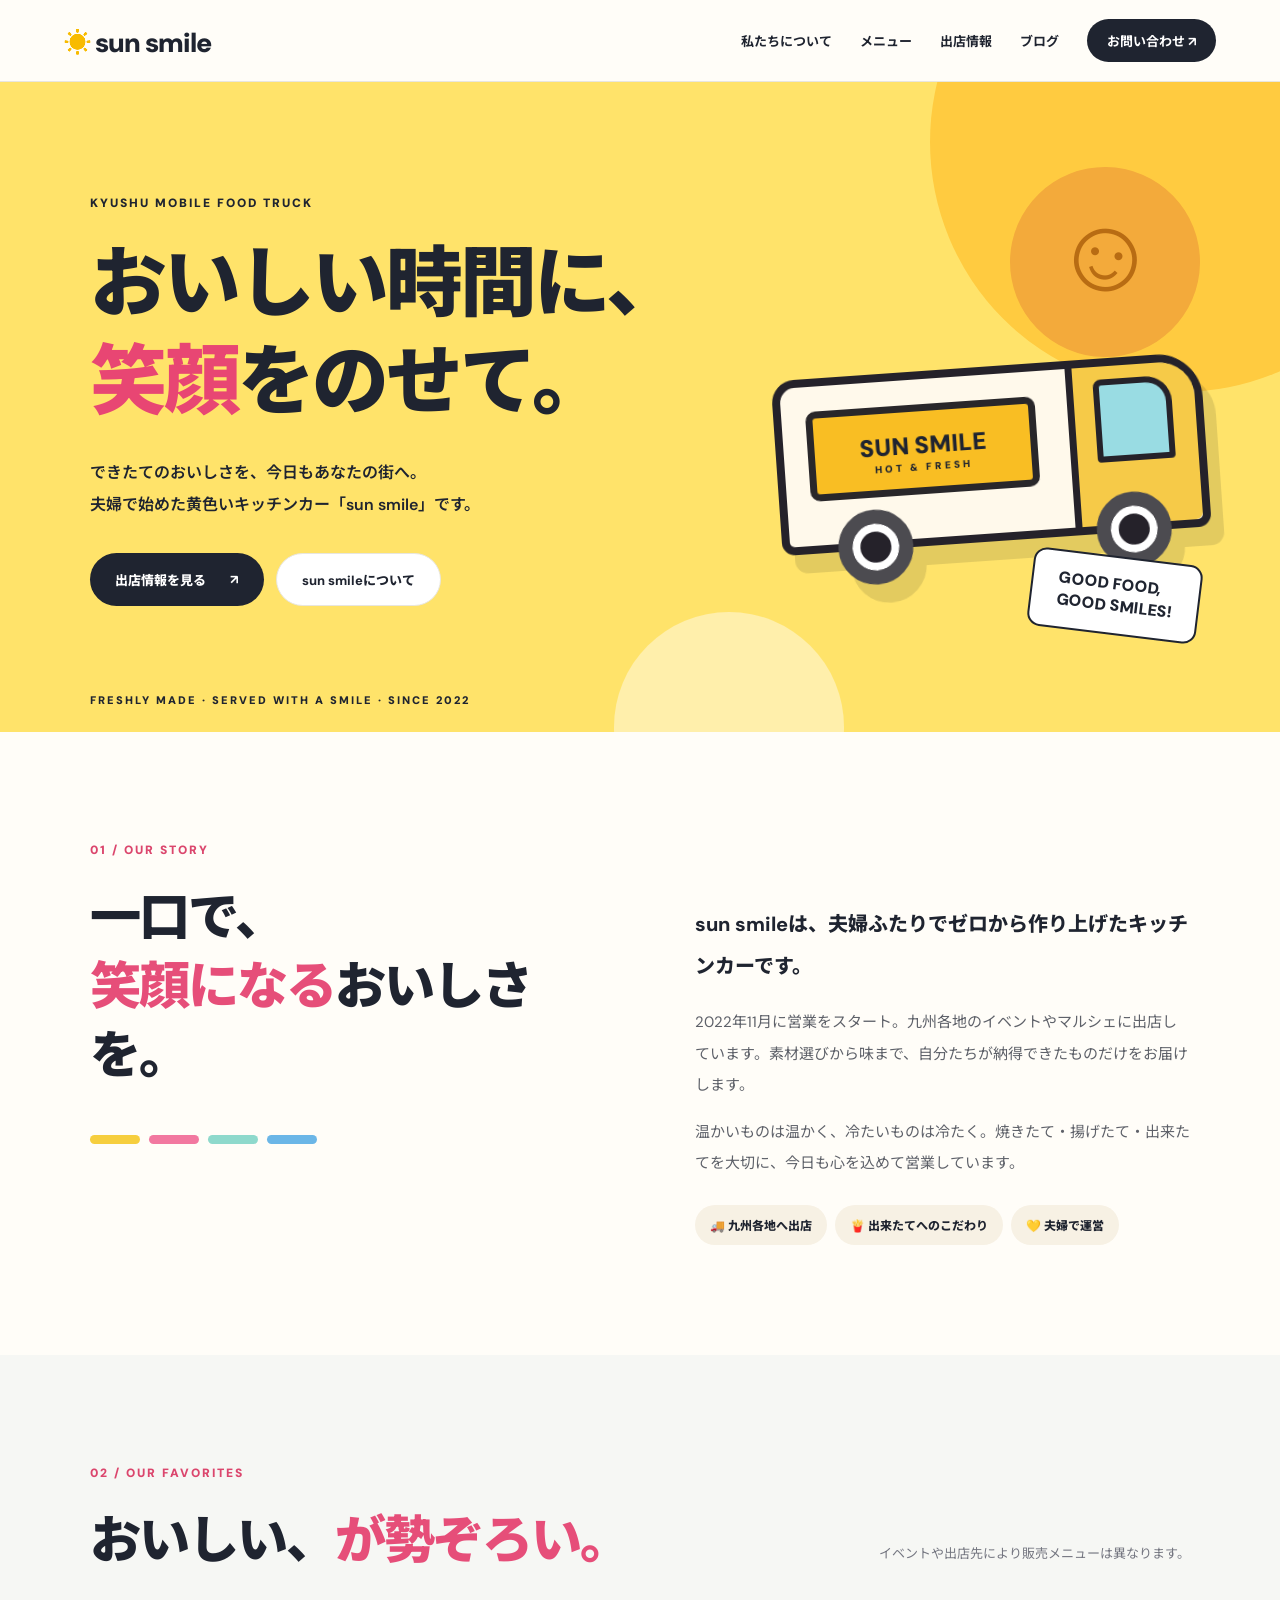
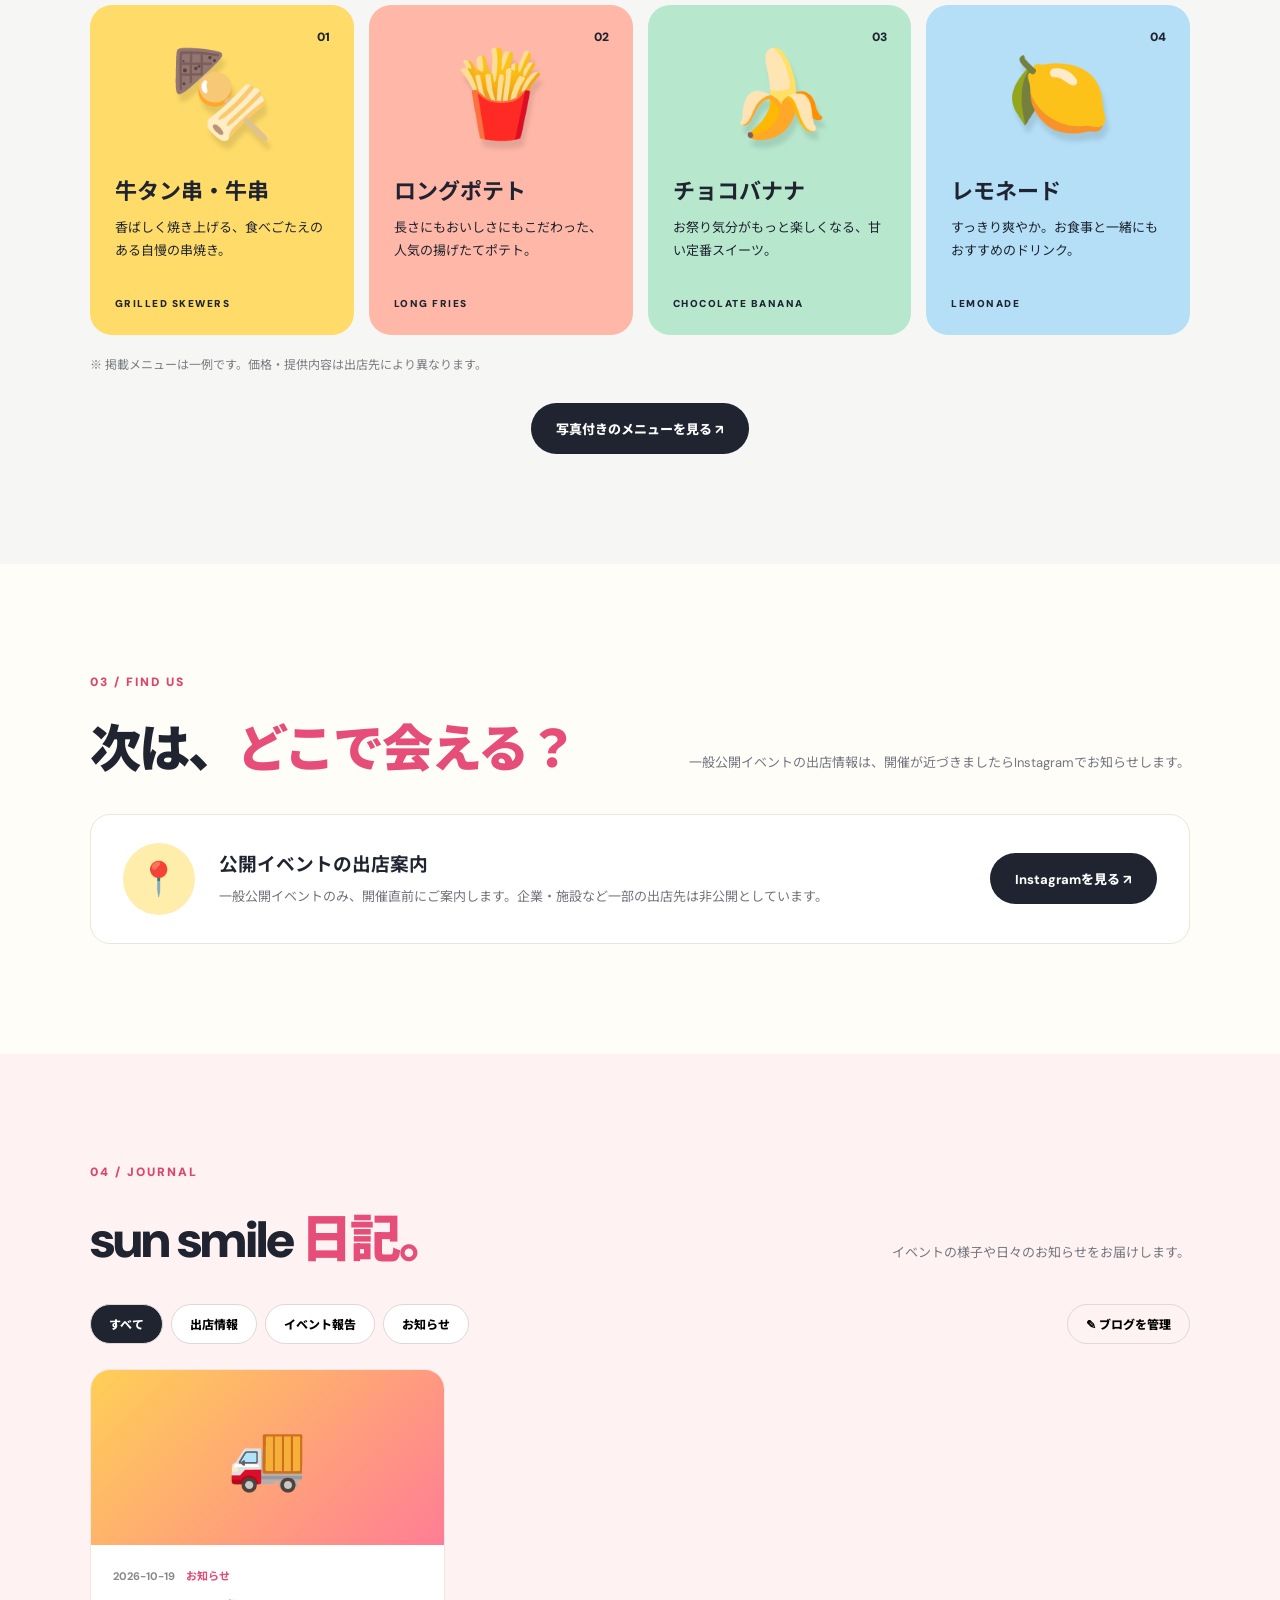
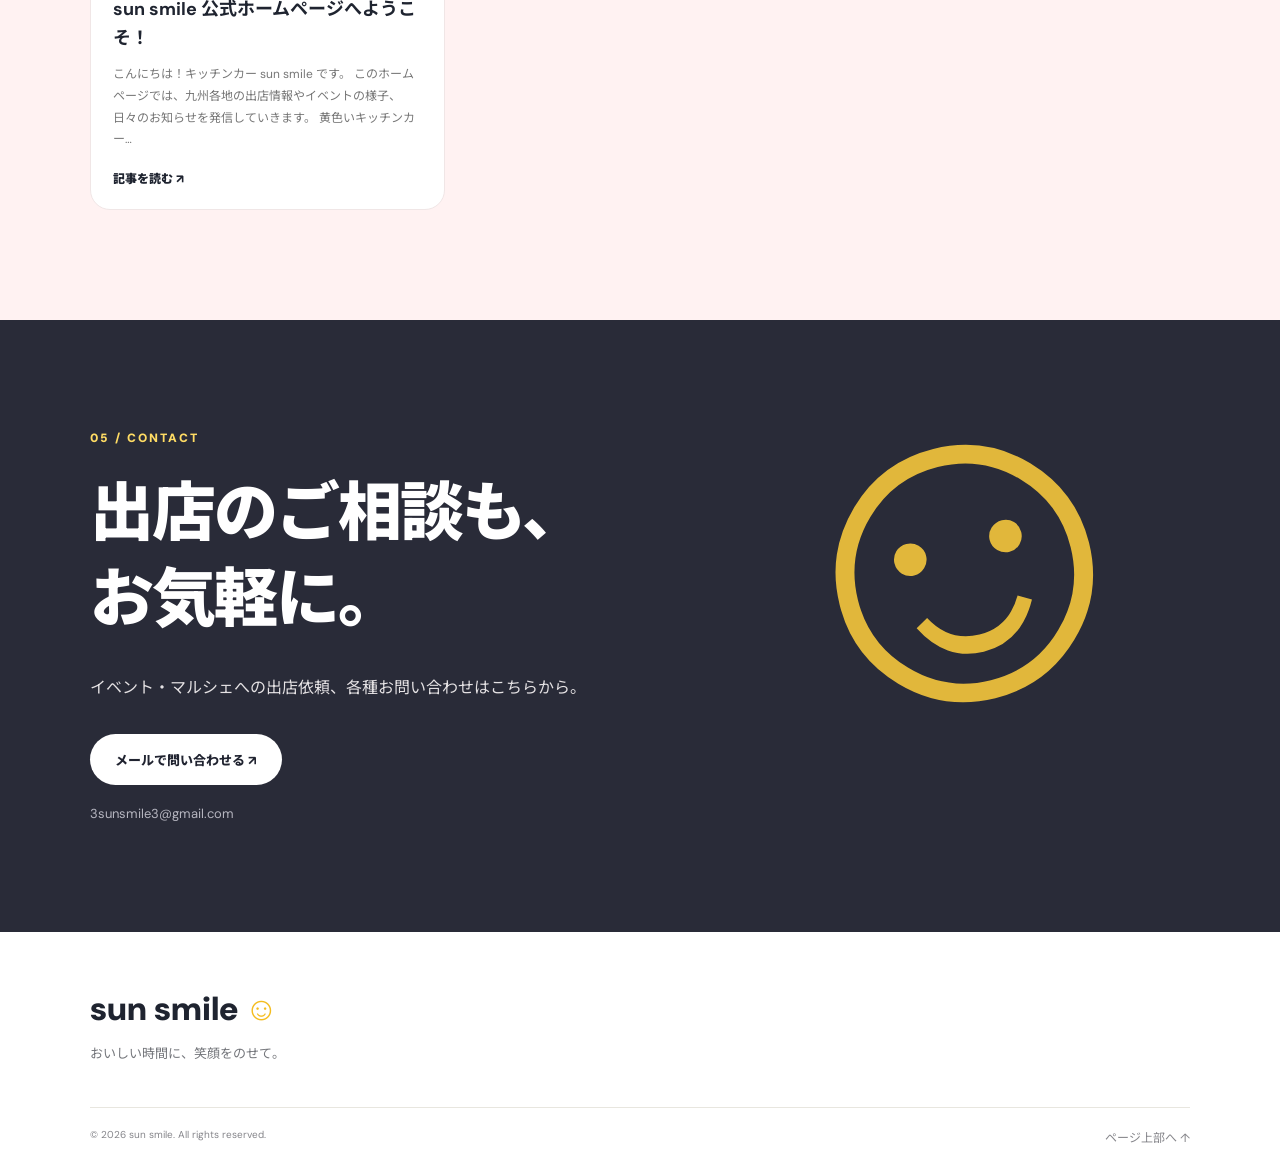
==== index.html @ 0f326fcc "Add files via upload" ====
<!doctype html><html lang="ja"><head><meta charset="UTF-8"><meta name="viewport" content="width=device-width, initial-scale=1"><meta name="description" content="九州各地・山口県・広島県にも対応するキッチンカー sun smile（サンスマイル）。メニュー・活動紹介・企業イベントへの出店依頼をご案内します。"><title>sun smile | キッチンカー公式サイト</title><link rel="stylesheet" href="style.css"></head><body>
<header class="header"><a href="#home" class="brand"><span class="brand-sun">☀</span> sun smile</a><button id="menuBtn" class="menu-toggle" aria-label="メニューを開く">☰</button><nav id="nav"><a href="#about">私たちについて</a><a href="menu.html">メニュー</a><a href="#schedule">出店情報</a><a href="#blog">ブログ</a><a href="#contact" class="nav-cta">お問い合わせ ↗</a></nav></header>
<main><section class="hero" id="home"><div class="hero-glow glow1"></div><div class="hero-glow glow2"></div><div class="hero-inner"><div class="eyebrow">KYUSHU MOBILE FOOD TRUCK</div><h1>おいしい時間に、<br><em>笑顔</em>をのせて。</h1><p>できたてのおいしさを、今日もあなたの街へ。<br>夫婦で始めた黄色いキッチンカー「sun smile」です。</p><div class="hero-actions"><a class="btn primary" href="#schedule">出店情報を見る <span>↗</span></a><a class="btn secondary" href="#about">sun smileについて</a></div></div><div class="hero-art" aria-hidden="true"><div class="sun-disc">☺</div><div class="truck"><div class="truck-roof"></div><div class="truck-body"><div class="truck-window">SUN SMILE <small>HOT & FRESH</small></div><div class="truck-cabin"><div class="windshield"></div></div></div><div class="wheel one"></div><div class="wheel two"></div></div><div class="art-label">GOOD FOOD,<br>GOOD SMILES!</div></div><div class="hero-footer">FRESHLY MADE · SERVED WITH A SMILE · SINCE 2022</div></section>
<section class="intro section" id="about"><div class="section-tag">01 / OUR STORY</div><div class="intro-grid"><div><h2>一口で、<br><span class="accent">笑顔になる</span>おいしさを。</h2><div class="color-bars"><i></i><i></i><i></i><i></i></div></div><div><p class="lead">sun smileは、夫婦ふたりでゼロから作り上げたキッチンカーです。</p><p>2022年11月に営業をスタート。九州各地のイベントやマルシェに出店しています。素材選びから味まで、自分たちが納得できたものだけをお届けします。</p><p>温かいものは温かく、冷たいものは冷たく。焼きたて・揚げたて・出来たてを大切に、今日も心を込めて営業しています。</p><div class="pill-row"><span>🚚 九州各地へ出店</span><span>🍟 出来たてへのこだわり</span><span>💛 夫婦で運営</span></div></div></div></section>
<section class="menu-section section" id="menu"><div class="section-heading"><div><div class="section-tag">02 / OUR FAVORITES</div><h2>おいしい、<span class="accent">が勢ぞろい。</span></h2></div><p>イベントや出店先により販売メニューは異なります。</p></div><div class="menu-grid"><article class="food-card yellow"><div class="food-icon">🍢</div><span class="food-num">01</span><h3>牛タン串・牛串</h3><p>香ばしく焼き上げる、食べごたえのある自慢の串焼き。</p><span class="food-en">GRILLED SKEWERS</span></article><article class="food-card coral"><div class="food-icon">🍟</div><span class="food-num">02</span><h3>ロングポテト</h3><p>長さにもおいしさにもこだわった、人気の揚げたてポテト。</p><span class="food-en">LONG FRIES</span></article><article class="food-card mint"><div class="food-icon">🍌</div><span class="food-num">03</span><h3>チョコバナナ</h3><p>お祭り気分がもっと楽しくなる、甘い定番スイーツ。</p><span class="food-en">CHOCOLATE BANANA</span></article><article class="food-card blue"><div class="food-icon">🍋</div><span class="food-num">04</span><h3>レモネード</h3><p>すっきり爽やか。お食事と一緒にもおすすめのドリンク。</p><span class="food-en">LEMONADE</span></article></div><p class="note">※ 掲載メニューは一例です。価格・提供内容は出店先により異なります。</p><p class="menu-page-cta"><a href="menu.html" class="btn dark">写真付きのメニューを見る ↗</a></p></section>
<section class="schedule-section section" id="schedule"><div class="section-tag">03 / FIND US</div><div class="section-heading"><h2>次は、<span class="accent">どこで会える？</span></h2><p>一般公開イベントの出店情報は、開催が近づきましたらInstagramでお知らせします。</p></div><div class="schedule-card"><div class="schedule-symbol">📍</div><div><h3>公開イベントの出店案内</h3><p>一般公開イベントのみ、開催直前にご案内します。企業・施設など一部の出店先は非公開としています。</p></div><a href="https://www.instagram.com/sunsmile321/" class="btn dark" target="_blank" rel="noopener noreferrer">Instagramを見る ↗</a></div></section>
<section class="blog-section section" id="blog"><div class="section-tag">04 / JOURNAL</div><div class="section-heading"><h2>sun smile <span class="accent">日記。</span></h2><p>イベントの様子や日々のお知らせをお届けします。</p></div><div class="blog-controls"><div class="filters" id="filters"><button class="active" data-filter="すべて">すべて</button><button data-filter="出店情報">出店情報</button><button data-filter="イベント報告">イベント報告</button><button data-filter="お知らせ">お知らせ</button></div><button id="adminOpen" class="manage-btn">✎ ブログを管理</button></div><div id="postList" class="post-grid"></div><p id="emptyState" class="empty" hidden>このカテゴリーにはまだ記事がありません。</p></section>
<section class="contact-section section" id="contact"><div class="contact-content"><div class="section-tag">05 / CONTACT</div><h2>出店のご相談も、<br>お気軽に。</h2><p>イベント・マルシェへの出店依頼、各種お問い合わせはこちらから。</p><a class="btn white" href="mailto:3sunsmile3@gmail.com?subject=sun%20smile%E3%81%B8%E3%81%AE%E3%81%8A%E5%95%8F%E3%81%84%E5%90%88%E3%82%8F%E3%81%9B">メールで問い合わせる ↗</a><div class="contact-mail">3sunsmile3@gmail.com</div></div><div class="contact-deco">☺</div></section></main>
<footer><div class="footer-brand">sun smile <span>☺</span></div><p>おいしい時間に、笑顔をのせて。</p><div class="footer-bottom"><small>© <span id="year"></span> sun smile. All rights reserved.</small><a href="#home">ページ上部へ ↑</a></div></footer>
<dialog id="postDialog" class="post-dialog"><button class="close" id="postClose" aria-label="閉じる">×</button><div id="postDetail"></div></dialog>
<dialog id="adminDialog" class="admin-dialog"><button class="close" id="adminClose" aria-label="閉じる">×</button><div class="admin-header"><div class="section-tag">BLOG EDITOR</div><h2>ブログ管理</h2><p>この試作版では投稿は使用中のブラウザ内に保存されます。公開サイトで全員に表示するにはCMS連携が必要です。</p></div><form id="postForm"><input id="editId" type="hidden"><label>タイトル<input id="title" required maxlength="120" placeholder="例：今週末の出店のお知らせ"></label><div class="form-row"><label>日付<input id="date" type="date" required></label><label>カテゴリー<select id="category"><option>出店情報</option><option>イベント報告</option><option>お知らせ</option></select></label></div><label>記事本文<textarea id="content" required rows="8" placeholder="本文を入力してください"></textarea></label><label>画像URL（任意）<input id="imageUrl" type="url" placeholder="https://..."></label><div class="form-actions"><button type="submit" class="btn primary">記事を保存</button><button type="button" id="resetForm" class="btn secondary">新規記事</button></div></form><div class="admin-tools"><h3>記事一覧・バックアップ</h3><div id="adminList"></div><div class="form-actions"><button id="exportBtn" class="btn secondary">記事をJSONで書き出す</button><label class="btn secondary import-label">JSONを読み込む<input id="importFile" type="file" accept="application/json,.json" hidden></label></div></div></dialog>
<script src="script.js"></script></body></html>
---- style.css ----
@import url('https://fonts.googleapis.com/css2?family=DM+Sans:wght@400;500;600;700;800;900&family=Noto+Sans+JP:wght@400;500;600;700;800;900&display=swap');
:root{--ink:#1f2430;--yellow:#ffdb37;--pink:#ed4d78;--mint:#b9f2df;--bg:#fffdf8;--border:#e8e6df}*{box-sizing:border-box}html{scroll-behavior:smooth}body{margin:0;background:var(--bg);color:var(--ink);font-family:'DM Sans','Noto Sans JP',sans-serif}a{color:inherit;text-decoration:none}button,input,textarea,select{font:inherit}button{cursor:pointer}.header{height:82px;display:flex;align-items:center;justify-content:space-between;padding:0 max(5vw,24px);position:sticky;top:0;z-index:10;background:rgba(255,253,248,.94);backdrop-filter:blur(14px);border-bottom:1px solid var(--border)}.brand{font-weight:900;font-size:27px;letter-spacing:-1px}.brand-sun{color:#f8bb00}.header nav{display:flex;align-items:center;gap:28px;font-size:13px;font-weight:700}.header nav a:hover{color:var(--pink)}.nav-cta{background:var(--ink);color:white!important;padding:12px 20px;border-radius:30px}.menu-toggle{display:none;background:none;border:0;font-size:26px}.hero{position:relative;min-height:650px;background:#ffe36a;overflow:hidden;display:flex;align-items:center;padding:72px max(7vw,24px) 85px}.hero-inner{z-index:2;max-width:700px}.eyebrow,.section-tag{font-size:12px;font-weight:900;letter-spacing:2px}.eyebrow{margin-bottom:24px}.hero h1{font-size:clamp(46px,6vw,90px);line-height:1.28;letter-spacing:-3px;margin:0 0 26px;font-weight:900}.hero h1 em{color:#e84673;font-style:normal;position:relative}.hero p{font-size:16px;line-height:2;font-weight:600}.hero-actions{display:flex;gap:12px;flex-wrap:wrap;margin-top:32px}.btn{border:0;border-radius:40px;padding:16px 25px;font-weight:800;font-size:13px;display:inline-flex;gap:24px;align-items:center;justify-content:center;transition:transform .2s}.btn:hover{transform:translateY(-3px)}.primary,.dark{background:var(--ink);color:white}.secondary{background:white;color:var(--ink);border:1px solid var(--border)}.white{background:white;color:#202330}.hero-glow{position:absolute;border-radius:50%}.glow1{width:500px;height:500px;background:#ffcb40;right:-150px;top:-190px}.glow2{width:230px;height:230px;background:#ffefab;left:48%;bottom:-110px}.hero-art{position:absolute;right:5%;top:13%;width:41%;height:70%;min-width:420px}.sun-disc{position:absolute;right:3%;top:0;width:190px;height:190px;border-radius:50%;background:#f3aa3b;color:#b86c13;font-size:105px;text-align:center;line-height:175px;transform:rotate(12deg)}.truck{position:absolute;bottom:10%;right:0;width:440px;height:250px;transform:rotate(-4deg);filter:drop-shadow(12px 19px 0 rgba(41,39,24,.13))}.truck-body{position:absolute;bottom:35px;left:0;width:430px;height:175px;background:#fff9eb;border:8px solid #25222a;border-radius:23px 45px 13px 13px}.truck-window{position:absolute;left:24px;top:25px;width:230px;height:90px;border-radius:10px;background:#f9be23;border:7px solid #29272a;text-align:center;padding-top:18px;font-size:24px;font-weight:900}.truck-window small{display:block;font-size:10px;letter-spacing:3px}.truck-cabin{position:absolute;right:0;top:0;height:100%;width:128px;border-left:7px solid #25222a;background:#f6ca48;border-radius:0 35px 7px 0}.windshield{background:#99dce3;width:78px;height:83px;border:6px solid #25222a;border-radius:8px 26px 4px 4px;margin:13px 0 0 20px}.wheel{position:absolute;bottom:0;width:75px;height:75px;background:#25222a;border:14px solid #4c4b50;box-shadow:inset 0 0 0 8px white;border-radius:50%}.wheel.one{left:56px}.wheel.two{right:50px}.art-label{position:absolute;right:3%;bottom:-3%;background:white;border:2px solid var(--ink);padding:15px 25px;border-radius:13px;transform:rotate(7deg);font-weight:900;line-height:1.4}.hero-footer{position:absolute;bottom:25px;left:7%;font-size:11px;font-weight:900;letter-spacing:2px}.section{padding:110px max(7vw,24px)}.section-tag{color:#db466d;margin-bottom:25px}.intro-grid{display:grid;grid-template-columns:1fr 1fr;gap:10%}.section h2{font-size:clamp(35px,4vw,57px);letter-spacing:-2px;line-height:1.35;margin:0 0 28px;font-weight:900}.accent{color:#e64e79}.intro p{line-height:2.1;font-size:15px;color:#5e6169}.intro .lead{font-size:20px;font-weight:800;color:var(--ink)}.color-bars{display:flex;gap:9px;margin-top:45px}.color-bars i{display:block;width:50px;height:9px;border-radius:5px;background:#f6ce3e}.color-bars i:nth-child(2){background:#f278a0}.color-bars i:nth-child(3){background:#8ed9cc}.color-bars i:nth-child(4){background:#6bb6e7}.pill-row{display:flex;flex-wrap:wrap;gap:8px;margin-top:25px}.pill-row span{background:#f7f1e4;padding:11px 15px;border-radius:25px;font-size:12px;font-weight:800}.menu-section{background:#f6f7f4}.section-heading{display:flex;justify-content:space-between;align-items:end;gap:20px;margin-bottom:30px}.section-heading h2{margin:0}.section-heading>p{font-size:13px;color:#747680}.menu-grid{display:grid;grid-template-columns:repeat(4,1fr);gap:15px}.food-card{border-radius:22px;padding:25px;min-height:330px;position:relative;display:flex;flex-direction:column;overflow:hidden}.food-card.yellow{background:#ffdc69}.food-card.coral{background:#ffb8a8}.food-card.mint{background:#b7e8ce}.food-card.blue{background:#b4dff7}.food-icon{font-size:84px;line-height:1.3;text-align:center;margin:10px 0 24px;filter:drop-shadow(3px 8px 2px rgba(0,0,0,.1))}.food-num{position:absolute;top:24px;right:24px;font-size:12px;font-weight:900}.food-card h3{font-size:22px;margin:0 0 10px}.food-card p{font-size:13px;line-height:1.8;margin:0 0 20px}.food-en{font-size:10px;letter-spacing:1.5px;font-weight:900;margin-top:auto}.note{color:#7a7c81;font-size:12px;margin-top:20px}.schedule-section{background:#fffdf8}.schedule-card{display:flex;align-items:center;gap:24px;padding:28px 32px;border:1px solid var(--border);border-radius:20px;background:white}.schedule-symbol{width:72px;height:72px;border-radius:50%;display:grid;place-items:center;background:#ffedab;font-size:33px;flex-shrink:0}.schedule-card h3{margin:0 0 8px}.schedule-card p{font-size:13px;color:#72747c;line-height:1.8;margin:0}.schedule-card .btn{margin-left:auto;white-space:nowrap}.blog-section{background:#fff2f2}.blog-controls{display:flex;justify-content:space-between;align-items:center;gap:15px;margin-bottom:25px}.filters{display:flex;gap:8px;flex-wrap:wrap}.filters button,.manage-btn{border:1px solid #ded8d8;background:white;border-radius:25px;padding:10px 18px;font-size:12px;font-weight:800}.filters button.active{background:var(--ink);color:white}.manage-btn{background:transparent}.post-grid{display:grid;grid-template-columns:repeat(3,1fr);gap:18px}.post-card{background:white;border-radius:20px;overflow:hidden;border:1px solid #f0e6e6;cursor:pointer;transition:transform .2s}.post-card:hover{transform:translateY(-4px)}.post-cover{height:175px;background:linear-gradient(135deg,#ffcf56,#ff7d95);display:flex;align-items:center;justify-content:center;font-size:64px;overflow:hidden}.post-cover img{width:100%;height:100%;object-fit:cover}.post-card-body{padding:22px}.post-meta{font-size:11px;color:#888;font-weight:700}.post-meta span{color:#e34c78;margin-left:8px}.post-card h3{font-size:18px;line-height:1.6;margin:12px 0}.post-card p{font-size:12px;color:#777;line-height:1.8}.post-link{font-size:12px;font-weight:900;margin-top:18px}.empty{padding:40px;text-align:center}.contact-section{background:#292b38;color:white;display:flex;position:relative;overflow:hidden;min-height:460px}.contact-section .section-tag{color:#ffdc64}.contact-section h2{font-size:clamp(40px,5vw,70px)}.contact-section p{color:#e5e2e4;line-height:2;margin-bottom:30px}.contact-content{position:relative;z-index:1}.contact-mail{margin-top:20px;font-size:13px;color:#b5b5bf}.contact-deco{font-size:430px;position:absolute;right:8%;top:-50px;color:#f6c73c;opacity:.9;transform:rotate(-14deg)}footer{background:#fff;padding:55px max(7vw,24px) 25px}.footer-brand{font-size:33px;font-weight:900}.footer-brand span{color:#f4bd20}footer>p{font-size:13px;color:#74767b}.footer-bottom{display:flex;justify-content:space-between;margin-top:45px;padding-top:20px;border-top:1px solid var(--border);font-size:12px;color:#85858a}dialog{border:0;border-radius:24px;padding:36px;max-width:min(92vw,760px);width:100%;box-shadow:0 30px 90px #0004;max-height:88vh;overflow:auto}dialog::backdrop{background:#1c1c25aa}.close{float:right;border:0;background:#f1f1f1;width:35px;height:35px;border-radius:50%;font-size:22px}.post-dialog h2,.admin-dialog h2{font-size:30px}.post-dialog .post-image{max-height:320px;width:100%;object-fit:cover;border-radius:12px}.post-body{line-height:2.1;white-space:pre-wrap;overflow-wrap:anywhere}.admin-header p{font-size:12px;line-height:1.8;color:#74747b}.admin-dialog form{display:grid;gap:16px}.admin-dialog label{display:grid;gap:6px;font-size:12px;font-weight:800}.admin-dialog input,.admin-dialog textarea,.admin-dialog select{border:1px solid #d6d6dc;padding:12px;border-radius:9px;width:100%;background:white}.form-row{display:grid;grid-template-columns:1fr 1fr;gap:12px}.form-actions{display:flex;gap:9px;flex-wrap:wrap;margin-top:6px}.admin-tools{margin-top:30px;border-top:1px solid #eee;padding-top:15px}.admin-row{display:flex;align-items:center;justify-content:space-between;border-bottom:1px solid #eee;padding:12px 0;gap:10px;font-size:13px}.admin-row button{padding:7px 10px;background:#f3f3f3;border:0;border-radius:7px;margin-left:4px}.import-label{cursor:pointer}.admin-dialog .btn{padding:12px 18px}.post-dialog .post-meta{margin-bottom:10px}
@media(max-width:1050px){.hero-art{opacity:.45;right:-12%}.menu-grid{grid-template-columns:repeat(2,1fr)}.post-grid{grid-template-columns:repeat(2,1fr)}}@media(max-width:700px){.header{height:68px}.menu-toggle{display:block}.header nav{display:none;position:absolute;top:68px;left:0;right:0;background:#fffdf8;padding:20px;box-shadow:0 12px 18px #0001;flex-direction:column;align-items:stretch}.header nav.open{display:flex}.hero{min-height:640px;align-items:flex-start;padding-top:70px}.hero h1{font-size:45px;letter-spacing:-2px}.hero p{font-size:13px}.hero-art{transform:scale(.7);transform-origin:bottom right;right:-15%;top:auto;bottom:25px;opacity:.55}.hero-footer{font-size:9px}.section{padding:72px 22px}.intro-grid{grid-template-columns:1fr;gap:20px}.section-heading{display:block}.menu-grid{grid-template-columns:1fr 1fr;gap:9px}.food-card{padding:17px;min-height:300px}.food-icon{font-size:64px}.food-card h3{font-size:17px}.food-card p{font-size:11px}.schedule-card{display:block}.schedule-card .btn{margin-top:20px}.post-grid{grid-template-columns:1fr}.blog-controls{display:block}.manage-btn{margin-top:14px}.contact-deco{right:-90px;top:80px;font-size:260px;opacity:.23}.form-row{grid-template-columns:1fr}dialog{padding:24px}.footer-bottom{gap:15px}}

/* Homepage menu detail link */
.menu-page-cta { text-align:center; margin:30px 0 0; }
.menu-page-cta .btn { display:inline-flex; }
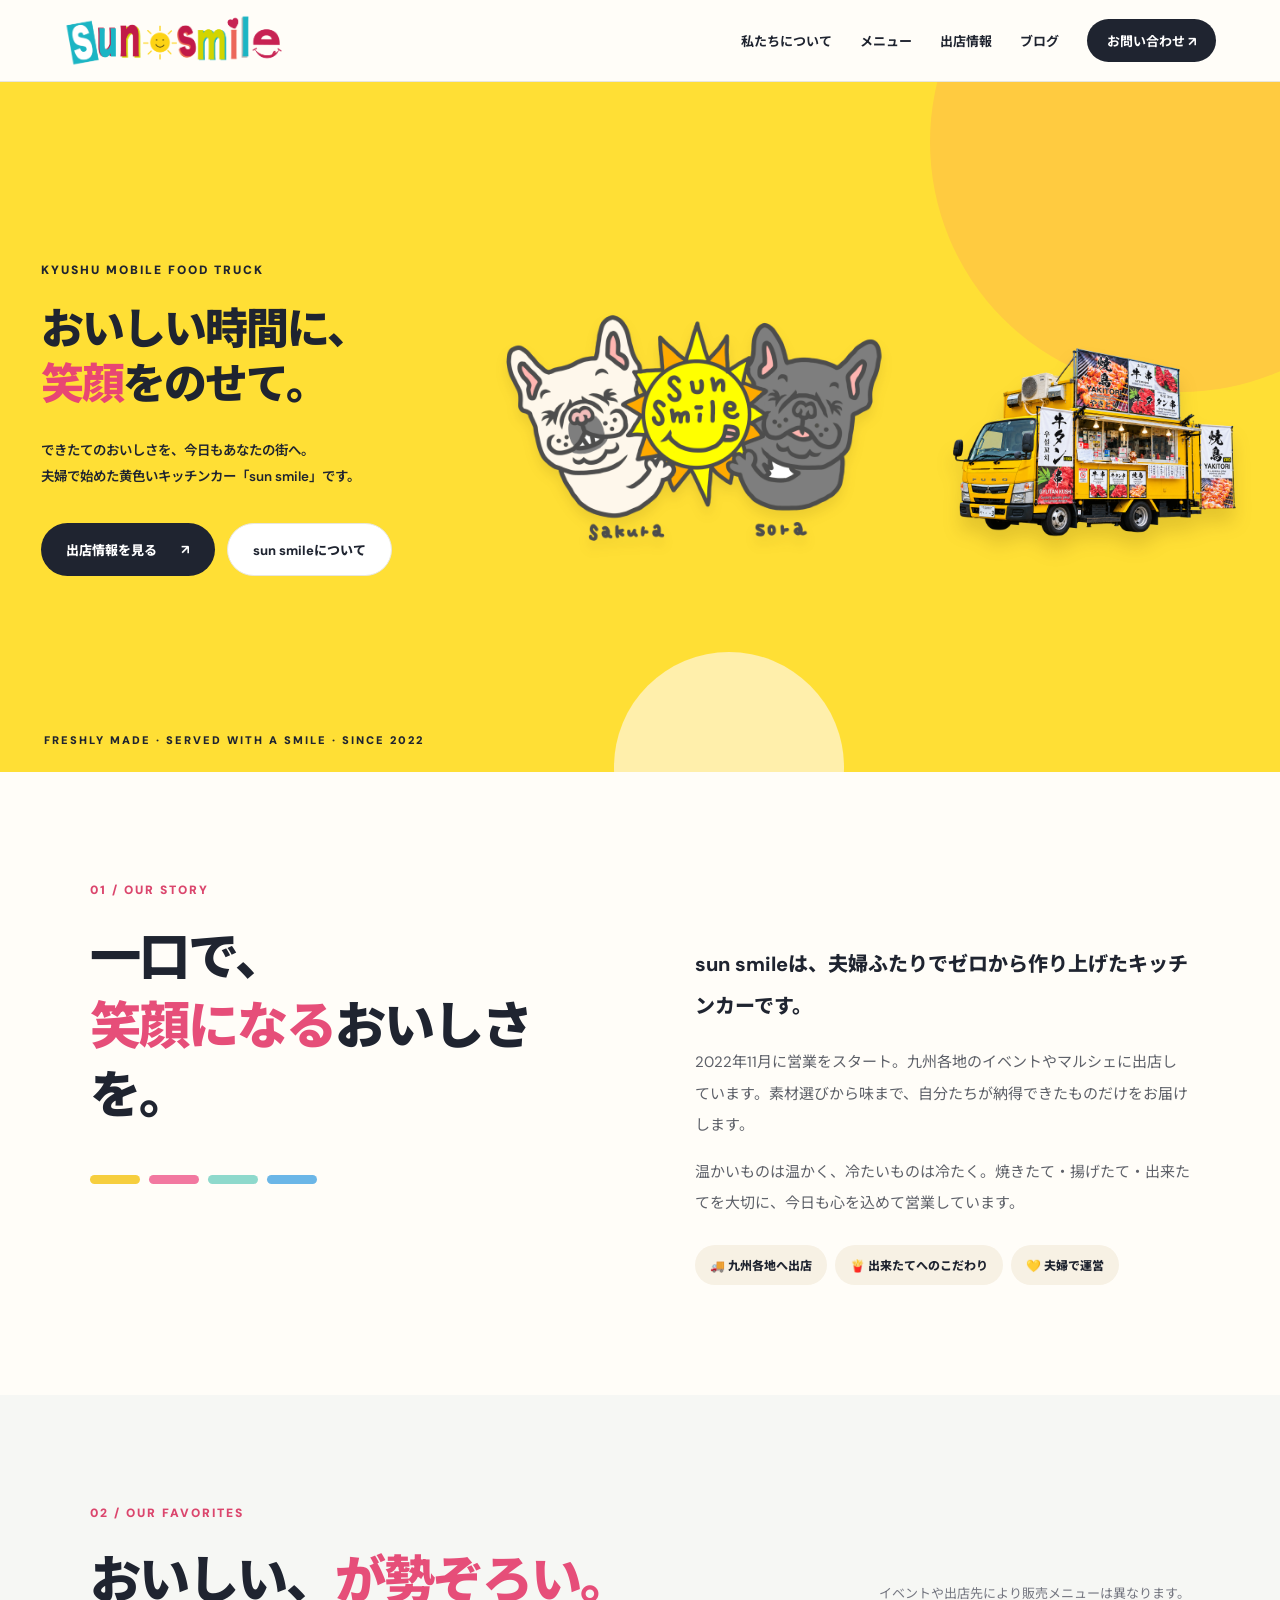
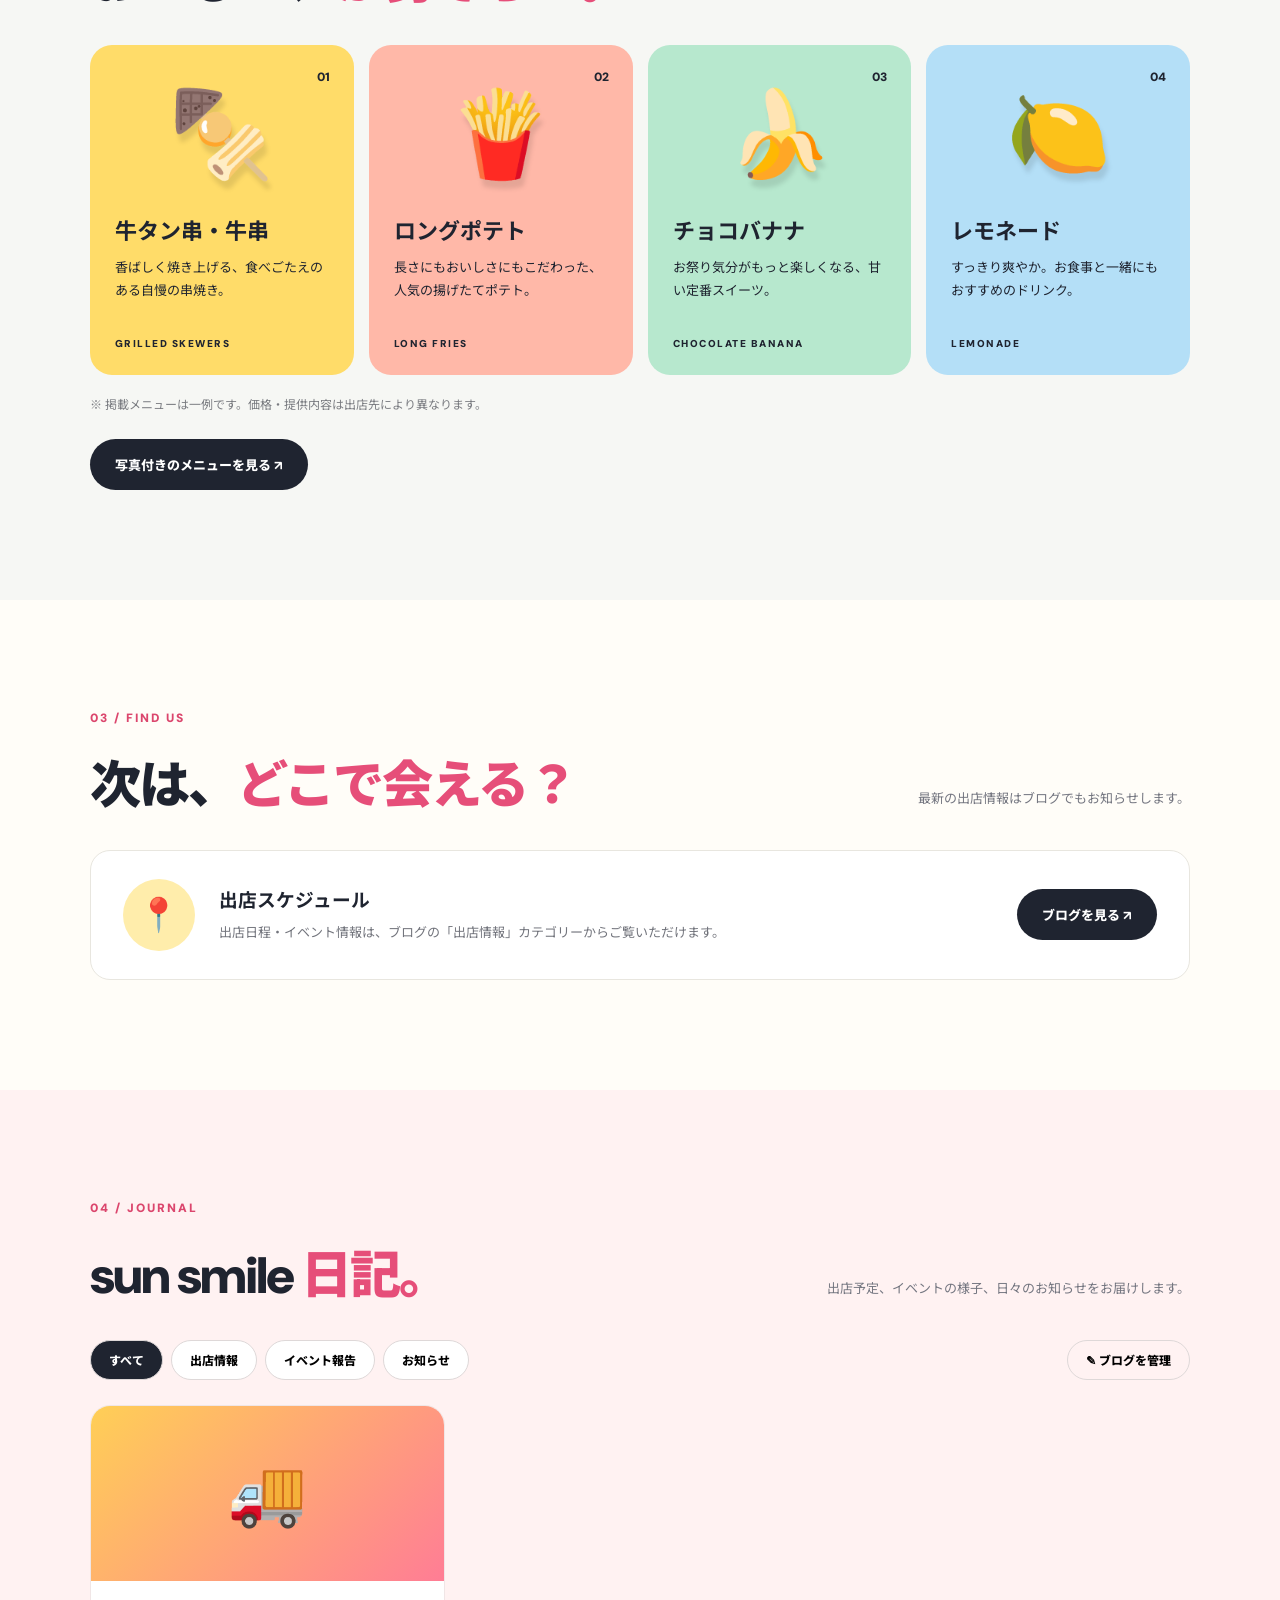
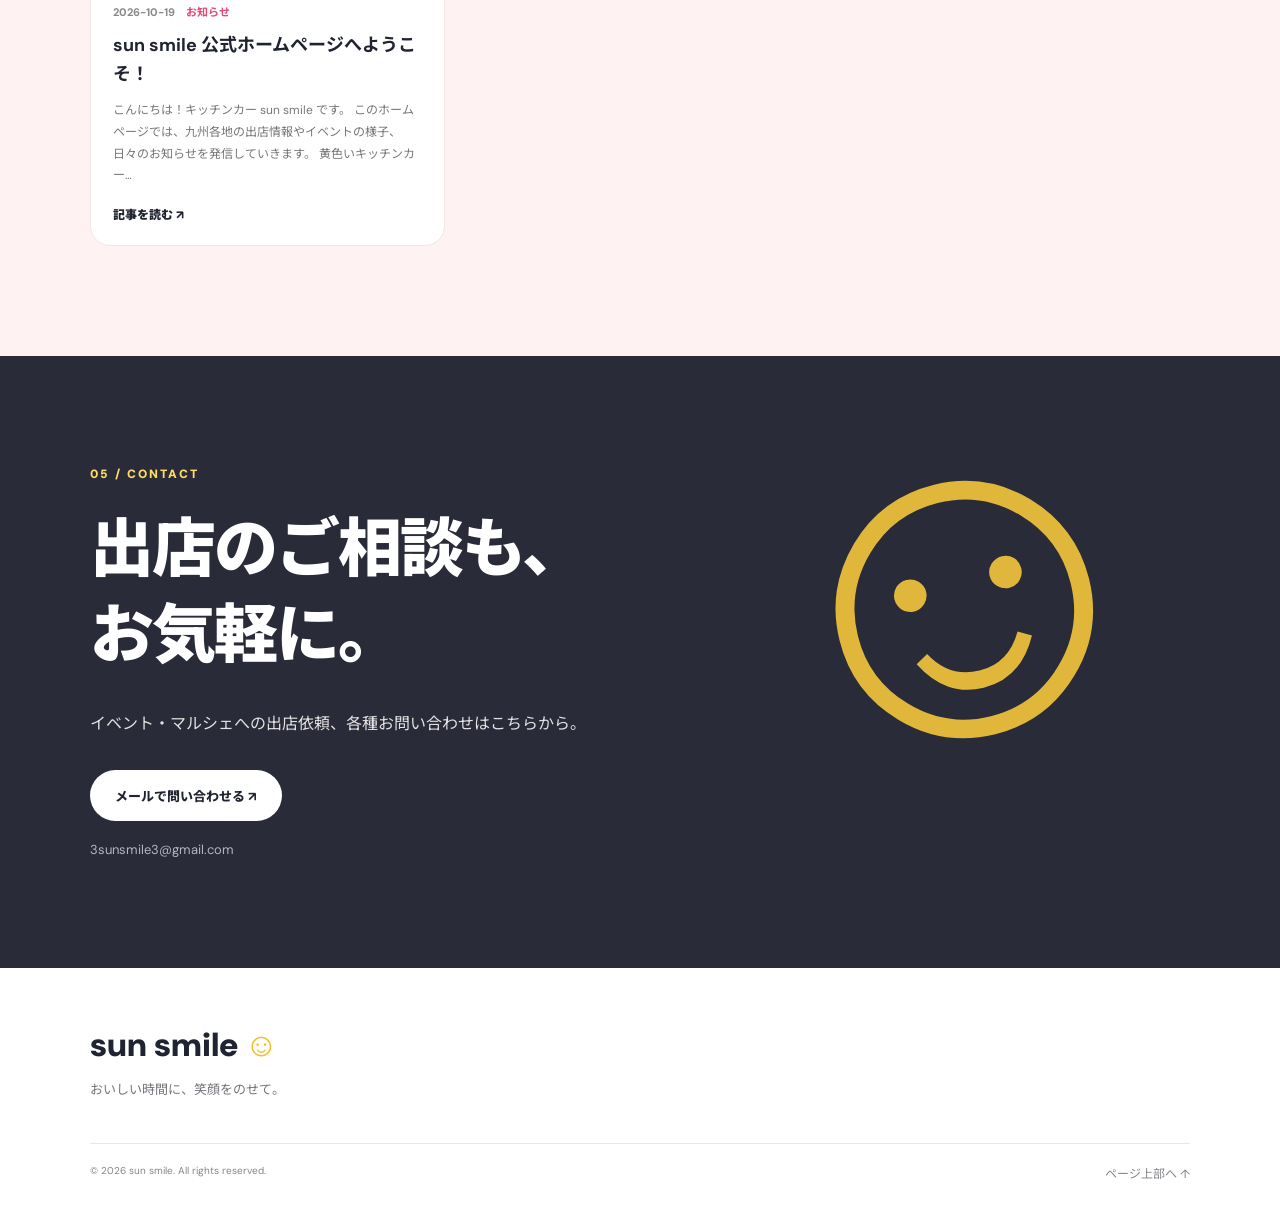
==== commit 93ce91fb: "Add files via upload" ====
--- a/index.html
+++ b/index.html
@@ -1,10 +1,10 @@
-<!doctype html><html lang="ja"><head><meta charset="UTF-8"><meta name="viewport" content="width=device-width, initial-scale=1"><meta name="description" content="九州各地・山口県・広島県にも対応するキッチンカー sun smile（サンスマイル）。メニュー・活動紹介・企業イベントへの出店依頼をご案内します。"><title>sun smile | キッチンカー公式サイト</title><link rel="stylesheet" href="style.css"></head><body>
-<header class="header"><a href="#home" class="brand"><span class="brand-sun">☀</span> sun smile</a><button id="menuBtn" class="menu-toggle" aria-label="メニューを開く">☰</button><nav id="nav"><a href="#about">私たちについて</a><a href="menu.html">メニュー</a><a href="#schedule">出店情報</a><a href="#blog">ブログ</a><a href="#contact" class="nav-cta">お問い合わせ ↗</a></nav></header>
-<main><section class="hero" id="home"><div class="hero-glow glow1"></div><div class="hero-glow glow2"></div><div class="hero-inner"><div class="eyebrow">KYUSHU MOBILE FOOD TRUCK</div><h1>おいしい時間に、<br><em>笑顔</em>をのせて。</h1><p>できたてのおいしさを、今日もあなたの街へ。<br>夫婦で始めた黄色いキッチンカー「sun smile」です。</p><div class="hero-actions"><a class="btn primary" href="#schedule">出店情報を見る <span>↗</span></a><a class="btn secondary" href="#about">sun smileについて</a></div></div><div class="hero-art" aria-hidden="true"><div class="sun-disc">☺</div><div class="truck"><div class="truck-roof"></div><div class="truck-body"><div class="truck-window">SUN SMILE <small>HOT & FRESH</small></div><div class="truck-cabin"><div class="windshield"></div></div></div><div class="wheel one"></div><div class="wheel two"></div></div><div class="art-label">GOOD FOOD,<br>GOOD SMILES!</div></div><div class="hero-footer">FRESHLY MADE · SERVED WITH A SMILE · SINCE 2022</div></section>
+<!doctype html><html lang="ja"><head><meta charset="UTF-8"><meta name="viewport" content="width=device-width, initial-scale=1"><meta name="description" content="九州各地で営業するキッチンカー sun smile（サンスマイル）の公式サイト。出店情報・メニュー・ブログをご紹介します。"><title>sun smile | キッチンカー公式サイト</title><link rel="stylesheet" href="style.css"></head><body>
+<header class="header"><a href="#home" class="brand"><img src="assets/sun-smile-header-logo.png" alt="sun smile" class="brand-logo"></a><button id="menuBtn" class="menu-toggle" aria-label="メニューを開く">☰</button><nav id="nav"><a href="about.html">私たちについて</a><a href="menu.html">メニュー</a><a href="#schedule">出店情報</a><a href="#blog">ブログ</a><a href="#contact" class="nav-cta">お問い合わせ ↗</a></nav></header>
+<main><section class="hero" id="home"><div class="hero-glow glow1"></div><div class="hero-glow glow2"></div><div class="hero-inner"><div class="eyebrow">KYUSHU MOBILE FOOD TRUCK</div><h1>おいしい時間に、<br><em>笑顔</em>をのせて。</h1><p>できたてのおいしさを、今日もあなたの街へ。<br>夫婦で始めた黄色いキッチンカー「sun smile」です。</p><div class="hero-actions"><a class="btn primary" href="#schedule">出店情報を見る <span>↗</span></a><a class="btn secondary" href="about.html">sun smileについて</a></div></div><div class="hero-center-logo"><img src="assets/sun-smile-center-logo.png" alt="sun smile 公式キャラクター Sakura・Sora"></div><div class="hero-photo" aria-hidden="true"><img src="assets/sun-smile-truck.png" alt="" loading="eager" fetchpriority="high"></div><div class="hero-footer">FRESHLY MADE · SERVED WITH A SMILE · SINCE 2022</div></section>
 <section class="intro section" id="about"><div class="section-tag">01 / OUR STORY</div><div class="intro-grid"><div><h2>一口で、<br><span class="accent">笑顔になる</span>おいしさを。</h2><div class="color-bars"><i></i><i></i><i></i><i></i></div></div><div><p class="lead">sun smileは、夫婦ふたりでゼロから作り上げたキッチンカーです。</p><p>2022年11月に営業をスタート。九州各地のイベントやマルシェに出店しています。素材選びから味まで、自分たちが納得できたものだけをお届けします。</p><p>温かいものは温かく、冷たいものは冷たく。焼きたて・揚げたて・出来たてを大切に、今日も心を込めて営業しています。</p><div class="pill-row"><span>🚚 九州各地へ出店</span><span>🍟 出来たてへのこだわり</span><span>💛 夫婦で運営</span></div></div></div></section>
-<section class="menu-section section" id="menu"><div class="section-heading"><div><div class="section-tag">02 / OUR FAVORITES</div><h2>おいしい、<span class="accent">が勢ぞろい。</span></h2></div><p>イベントや出店先により販売メニューは異なります。</p></div><div class="menu-grid"><article class="food-card yellow"><div class="food-icon">🍢</div><span class="food-num">01</span><h3>牛タン串・牛串</h3><p>香ばしく焼き上げる、食べごたえのある自慢の串焼き。</p><span class="food-en">GRILLED SKEWERS</span></article><article class="food-card coral"><div class="food-icon">🍟</div><span class="food-num">02</span><h3>ロングポテト</h3><p>長さにもおいしさにもこだわった、人気の揚げたてポテト。</p><span class="food-en">LONG FRIES</span></article><article class="food-card mint"><div class="food-icon">🍌</div><span class="food-num">03</span><h3>チョコバナナ</h3><p>お祭り気分がもっと楽しくなる、甘い定番スイーツ。</p><span class="food-en">CHOCOLATE BANANA</span></article><article class="food-card blue"><div class="food-icon">🍋</div><span class="food-num">04</span><h3>レモネード</h3><p>すっきり爽やか。お食事と一緒にもおすすめのドリンク。</p><span class="food-en">LEMONADE</span></article></div><p class="note">※ 掲載メニューは一例です。価格・提供内容は出店先により異なります。</p><p class="menu-page-cta"><a href="menu.html" class="btn dark">写真付きのメニューを見る ↗</a></p></section>
-<section class="schedule-section section" id="schedule"><div class="section-tag">03 / FIND US</div><div class="section-heading"><h2>次は、<span class="accent">どこで会える？</span></h2><p>一般公開イベントの出店情報は、開催が近づきましたらInstagramでお知らせします。</p></div><div class="schedule-card"><div class="schedule-symbol">📍</div><div><h3>公開イベントの出店案内</h3><p>一般公開イベントのみ、開催直前にご案内します。企業・施設など一部の出店先は非公開としています。</p></div><a href="https://www.instagram.com/sunsmile321/" class="btn dark" target="_blank" rel="noopener noreferrer">Instagramを見る ↗</a></div></section>
-<section class="blog-section section" id="blog"><div class="section-tag">04 / JOURNAL</div><div class="section-heading"><h2>sun smile <span class="accent">日記。</span></h2><p>イベントの様子や日々のお知らせをお届けします。</p></div><div class="blog-controls"><div class="filters" id="filters"><button class="active" data-filter="すべて">すべて</button><button data-filter="出店情報">出店情報</button><button data-filter="イベント報告">イベント報告</button><button data-filter="お知らせ">お知らせ</button></div><button id="adminOpen" class="manage-btn">✎ ブログを管理</button></div><div id="postList" class="post-grid"></div><p id="emptyState" class="empty" hidden>このカテゴリーにはまだ記事がありません。</p></section>
+<section class="menu-section section" id="menu"><div class="section-heading"><div><div class="section-tag">02 / OUR FAVORITES</div><h2>おいしい、<span class="accent">が勢ぞろい。</span></h2></div><p>イベントや出店先により販売メニューは異なります。</p></div><div class="menu-grid"><article class="food-card yellow"><div class="food-icon">🍢</div><span class="food-num">01</span><h3>牛タン串・牛串</h3><p>香ばしく焼き上げる、食べごたえのある自慢の串焼き。</p><span class="food-en">GRILLED SKEWERS</span></article><article class="food-card coral"><div class="food-icon">🍟</div><span class="food-num">02</span><h3>ロングポテト</h3><p>長さにもおいしさにもこだわった、人気の揚げたてポテト。</p><span class="food-en">LONG FRIES</span></article><article class="food-card mint"><div class="food-icon">🍌</div><span class="food-num">03</span><h3>チョコバナナ</h3><p>お祭り気分がもっと楽しくなる、甘い定番スイーツ。</p><span class="food-en">CHOCOLATE BANANA</span></article><article class="food-card blue"><div class="food-icon">🍋</div><span class="food-num">04</span><h3>レモネード</h3><p>すっきり爽やか。お食事と一緒にもおすすめのドリンク。</p><span class="food-en">LEMONADE</span></article></div><p class="note">※ 掲載メニューは一例です。価格・提供内容は出店先により異なります。</p><div class="menu-detail-actions"><a href="menu.html" class="btn dark">写真付きのメニューを見る ↗</a></div></section>
+<section class="schedule-section section" id="schedule"><div class="section-tag">03 / FIND US</div><div class="section-heading"><h2>次は、<span class="accent">どこで会える？</span></h2><p>最新の出店情報はブログでもお知らせします。</p></div><div class="schedule-card"><div class="schedule-symbol">📍</div><div><h3>出店スケジュール</h3><p>出店日程・イベント情報は、ブログの「出店情報」カテゴリーからご覧いただけます。</p></div><a href="#blog" class="btn dark">ブログを見る ↗</a></div></section>
+<section class="blog-section section" id="blog"><div class="section-tag">04 / JOURNAL</div><div class="section-heading"><h2>sun smile <span class="accent">日記。</span></h2><p>出店予定、イベントの様子、日々のお知らせをお届けします。</p></div><div class="blog-controls"><div class="filters" id="filters"><button class="active" data-filter="すべて">すべて</button><button data-filter="出店情報">出店情報</button><button data-filter="イベント報告">イベント報告</button><button data-filter="お知らせ">お知らせ</button></div><button id="adminOpen" class="manage-btn">✎ ブログを管理</button></div><div id="postList" class="post-grid"></div><p id="emptyState" class="empty" hidden>このカテゴリーにはまだ記事がありません。</p></section>
 <section class="contact-section section" id="contact"><div class="contact-content"><div class="section-tag">05 / CONTACT</div><h2>出店のご相談も、<br>お気軽に。</h2><p>イベント・マルシェへの出店依頼、各種お問い合わせはこちらから。</p><a class="btn white" href="mailto:3sunsmile3@gmail.com?subject=sun%20smile%E3%81%B8%E3%81%AE%E3%81%8A%E5%95%8F%E3%81%84%E5%90%88%E3%82%8F%E3%81%9B">メールで問い合わせる ↗</a><div class="contact-mail">3sunsmile3@gmail.com</div></div><div class="contact-deco">☺</div></section></main>
 <footer><div class="footer-brand">sun smile <span>☺</span></div><p>おいしい時間に、笑顔をのせて。</p><div class="footer-bottom"><small>© <span id="year"></span> sun smile. All rights reserved.</small><a href="#home">ページ上部へ ↑</a></div></footer>
 <dialog id="postDialog" class="post-dialog"><button class="close" id="postClose" aria-label="閉じる">×</button><div id="postDetail"></div></dialog>
--- a/style.css
+++ b/style.css
@@ -2,6 +2,88 @@
 :root{--ink:#1f2430;--yellow:#ffdb37;--pink:#ed4d78;--mint:#b9f2df;--bg:#fffdf8;--border:#e8e6df}*{box-sizing:border-box}html{scroll-behavior:smooth}body{margin:0;background:var(--bg);color:var(--ink);font-family:'DM Sans','Noto Sans JP',sans-serif}a{color:inherit;text-decoration:none}button,input,textarea,select{font:inherit}button{cursor:pointer}.header{height:82px;display:flex;align-items:center;justify-content:space-between;padding:0 max(5vw,24px);position:sticky;top:0;z-index:10;background:rgba(255,253,248,.94);backdrop-filter:blur(14px);border-bottom:1px solid var(--border)}.brand{font-weight:900;font-size:27px;letter-spacing:-1px}.brand-sun{color:#f8bb00}.header nav{display:flex;align-items:center;gap:28px;font-size:13px;font-weight:700}.header nav a:hover{color:var(--pink)}.nav-cta{background:var(--ink);color:white!important;padding:12px 20px;border-radius:30px}.menu-toggle{display:none;background:none;border:0;font-size:26px}.hero{position:relative;min-height:650px;background:#ffe36a;overflow:hidden;display:flex;align-items:center;padding:72px max(7vw,24px) 85px}.hero-inner{z-index:2;max-width:700px}.eyebrow,.section-tag{font-size:12px;font-weight:900;letter-spacing:2px}.eyebrow{margin-bottom:24px}.hero h1{font-size:clamp(46px,6vw,90px);line-height:1.28;letter-spacing:-3px;margin:0 0 26px;font-weight:900}.hero h1 em{color:#e84673;font-style:normal;position:relative}.hero p{font-size:16px;line-height:2;font-weight:600}.hero-actions{display:flex;gap:12px;flex-wrap:wrap;margin-top:32px}.btn{border:0;border-radius:40px;padding:16px 25px;font-weight:800;font-size:13px;display:inline-flex;gap:24px;align-items:center;justify-content:center;transition:transform .2s}.btn:hover{transform:translateY(-3px)}.primary,.dark{background:var(--ink);color:white}.secondary{background:white;color:var(--ink);border:1px solid var(--border)}.white{background:white;color:#202330}.hero-glow{position:absolute;border-radius:50%}.glow1{width:500px;height:500px;background:#ffcb40;right:-150px;top:-190px}.glow2{width:230px;height:230px;background:#ffefab;left:48%;bottom:-110px}.hero-art{position:absolute;right:5%;top:13%;width:41%;height:70%;min-width:420px}.sun-disc{position:absolute;right:3%;top:0;width:190px;height:190px;border-radius:50%;background:#f3aa3b;color:#b86c13;font-size:105px;text-align:center;line-height:175px;transform:rotate(12deg)}.truck{position:absolute;bottom:10%;right:0;width:440px;height:250px;transform:rotate(-4deg);filter:drop-shadow(12px 19px 0 rgba(41,39,24,.13))}.truck-body{position:absolute;bottom:35px;left:0;width:430px;height:175px;background:#fff9eb;border:8px solid #25222a;border-radius:23px 45px 13px 13px}.truck-window{position:absolute;left:24px;top:25px;width:230px;height:90px;border-radius:10px;background:#f9be23;border:7px solid #29272a;text-align:center;padding-top:18px;font-size:24px;font-weight:900}.truck-window small{display:block;font-size:10px;letter-spacing:3px}.truck-cabin{position:absolute;right:0;top:0;height:100%;width:128px;border-left:7px solid #25222a;background:#f6ca48;border-radius:0 35px 7px 0}.windshield{background:#99dce3;width:78px;height:83px;border:6px solid #25222a;border-radius:8px 26px 4px 4px;margin:13px 0 0 20px}.wheel{position:absolute;bottom:0;width:75px;height:75px;background:#25222a;border:14px solid #4c4b50;box-shadow:inset 0 0 0 8px white;border-radius:50%}.wheel.one{left:56px}.wheel.two{right:50px}.art-label{position:absolute;right:3%;bottom:-3%;background:white;border:2px solid var(--ink);padding:15px 25px;border-radius:13px;transform:rotate(7deg);font-weight:900;line-height:1.4}.hero-footer{position:absolute;bottom:25px;left:7%;font-size:11px;font-weight:900;letter-spacing:2px}.section{padding:110px max(7vw,24px)}.section-tag{color:#db466d;margin-bottom:25px}.intro-grid{display:grid;grid-template-columns:1fr 1fr;gap:10%}.section h2{font-size:clamp(35px,4vw,57px);letter-spacing:-2px;line-height:1.35;margin:0 0 28px;font-weight:900}.accent{color:#e64e79}.intro p{line-height:2.1;font-size:15px;color:#5e6169}.intro .lead{font-size:20px;font-weight:800;color:var(--ink)}.color-bars{display:flex;gap:9px;margin-top:45px}.color-bars i{display:block;width:50px;height:9px;border-radius:5px;background:#f6ce3e}.color-bars i:nth-child(2){background:#f278a0}.color-bars i:nth-child(3){background:#8ed9cc}.color-bars i:nth-child(4){background:#6bb6e7}.pill-row{display:flex;flex-wrap:wrap;gap:8px;margin-top:25px}.pill-row span{background:#f7f1e4;padding:11px 15px;border-radius:25px;font-size:12px;font-weight:800}.menu-section{background:#f6f7f4}.section-heading{display:flex;justify-content:space-between;align-items:end;gap:20px;margin-bottom:30px}.section-heading h2{margin:0}.section-heading>p{font-size:13px;color:#747680}.menu-grid{display:grid;grid-template-columns:repeat(4,1fr);gap:15px}.food-card{border-radius:22px;padding:25px;min-height:330px;position:relative;display:flex;flex-direction:column;overflow:hidden}.food-card.yellow{background:#ffdc69}.food-card.coral{background:#ffb8a8}.food-card.mint{background:#b7e8ce}.food-card.blue{background:#b4dff7}.food-icon{font-size:84px;line-height:1.3;text-align:center;margin:10px 0 24px;filter:drop-shadow(3px 8px 2px rgba(0,0,0,.1))}.food-num{position:absolute;top:24px;right:24px;font-size:12px;font-weight:900}.food-card h3{font-size:22px;margin:0 0 10px}.food-card p{font-size:13px;line-height:1.8;margin:0 0 20px}.food-en{font-size:10px;letter-spacing:1.5px;font-weight:900;margin-top:auto}.note{color:#7a7c81;font-size:12px;margin-top:20px}.schedule-section{background:#fffdf8}.schedule-card{display:flex;align-items:center;gap:24px;padding:28px 32px;border:1px solid var(--border);border-radius:20px;background:white}.schedule-symbol{width:72px;height:72px;border-radius:50%;display:grid;place-items:center;background:#ffedab;font-size:33px;flex-shrink:0}.schedule-card h3{margin:0 0 8px}.schedule-card p{font-size:13px;color:#72747c;line-height:1.8;margin:0}.schedule-card .btn{margin-left:auto;white-space:nowrap}.blog-section{background:#fff2f2}.blog-controls{display:flex;justify-content:space-between;align-items:center;gap:15px;margin-bottom:25px}.filters{display:flex;gap:8px;flex-wrap:wrap}.filters button,.manage-btn{border:1px solid #ded8d8;background:white;border-radius:25px;padding:10px 18px;font-size:12px;font-weight:800}.filters button.active{background:var(--ink);color:white}.manage-btn{background:transparent}.post-grid{display:grid;grid-template-columns:repeat(3,1fr);gap:18px}.post-card{background:white;border-radius:20px;overflow:hidden;border:1px solid #f0e6e6;cursor:pointer;transition:transform .2s}.post-card:hover{transform:translateY(-4px)}.post-cover{height:175px;background:linear-gradient(135deg,#ffcf56,#ff7d95);display:flex;align-items:center;justify-content:center;font-size:64px;overflow:hidden}.post-cover img{width:100%;height:100%;object-fit:cover}.post-card-body{padding:22px}.post-meta{font-size:11px;color:#888;font-weight:700}.post-meta span{color:#e34c78;margin-left:8px}.post-card h3{font-size:18px;line-height:1.6;margin:12px 0}.post-card p{font-size:12px;color:#777;line-height:1.8}.post-link{font-size:12px;font-weight:900;margin-top:18px}.empty{padding:40px;text-align:center}.contact-section{background:#292b38;color:white;display:flex;position:relative;overflow:hidden;min-height:460px}.contact-section .section-tag{color:#ffdc64}.contact-section h2{font-size:clamp(40px,5vw,70px)}.contact-section p{color:#e5e2e4;line-height:2;margin-bottom:30px}.contact-content{position:relative;z-index:1}.contact-mail{margin-top:20px;font-size:13px;color:#b5b5bf}.contact-deco{font-size:430px;position:absolute;right:8%;top:-50px;color:#f6c73c;opacity:.9;transform:rotate(-14deg)}footer{background:#fff;padding:55px max(7vw,24px) 25px}.footer-brand{font-size:33px;font-weight:900}.footer-brand span{color:#f4bd20}footer>p{font-size:13px;color:#74767b}.footer-bottom{display:flex;justify-content:space-between;margin-top:45px;padding-top:20px;border-top:1px solid var(--border);font-size:12px;color:#85858a}dialog{border:0;border-radius:24px;padding:36px;max-width:min(92vw,760px);width:100%;box-shadow:0 30px 90px #0004;max-height:88vh;overflow:auto}dialog::backdrop{background:#1c1c25aa}.close{float:right;border:0;background:#f1f1f1;width:35px;height:35px;border-radius:50%;font-size:22px}.post-dialog h2,.admin-dialog h2{font-size:30px}.post-dialog .post-image{max-height:320px;width:100%;object-fit:cover;border-radius:12px}.post-body{line-height:2.1;white-space:pre-wrap;overflow-wrap:anywhere}.admin-header p{font-size:12px;line-height:1.8;color:#74747b}.admin-dialog form{display:grid;gap:16px}.admin-dialog label{display:grid;gap:6px;font-size:12px;font-weight:800}.admin-dialog input,.admin-dialog textarea,.admin-dialog select{border:1px solid #d6d6dc;padding:12px;border-radius:9px;width:100%;background:white}.form-row{display:grid;grid-template-columns:1fr 1fr;gap:12px}.form-actions{display:flex;gap:9px;flex-wrap:wrap;margin-top:6px}.admin-tools{margin-top:30px;border-top:1px solid #eee;padding-top:15px}.admin-row{display:flex;align-items:center;justify-content:space-between;border-bottom:1px solid #eee;padding:12px 0;gap:10px;font-size:13px}.admin-row button{padding:7px 10px;background:#f3f3f3;border:0;border-radius:7px;margin-left:4px}.import-label{cursor:pointer}.admin-dialog .btn{padding:12px 18px}.post-dialog .post-meta{margin-bottom:10px}
 @media(max-width:1050px){.hero-art{opacity:.45;right:-12%}.menu-grid{grid-template-columns:repeat(2,1fr)}.post-grid{grid-template-columns:repeat(2,1fr)}}@media(max-width:700px){.header{height:68px}.menu-toggle{display:block}.header nav{display:none;position:absolute;top:68px;left:0;right:0;background:#fffdf8;padding:20px;box-shadow:0 12px 18px #0001;flex-direction:column;align-items:stretch}.header nav.open{display:flex}.hero{min-height:640px;align-items:flex-start;padding-top:70px}.hero h1{font-size:45px;letter-spacing:-2px}.hero p{font-size:13px}.hero-art{transform:scale(.7);transform-origin:bottom right;right:-15%;top:auto;bottom:25px;opacity:.55}.hero-footer{font-size:9px}.section{padding:72px 22px}.intro-grid{grid-template-columns:1fr;gap:20px}.section-heading{display:block}.menu-grid{grid-template-columns:1fr 1fr;gap:9px}.food-card{padding:17px;min-height:300px}.food-icon{font-size:64px}.food-card h3{font-size:17px}.food-card p{font-size:11px}.schedule-card{display:block}.schedule-card .btn{margin-top:20px}.post-grid{grid-template-columns:1fr}.blog-controls{display:block}.manage-btn{margin-top:14px}.contact-deco{right:-90px;top:80px;font-size:260px;opacity:.23}.form-row{grid-template-columns:1fr}dialog{padding:24px}.footer-bottom{gap:15px}}
 
-/* Homepage menu detail link */
-.menu-page-cta { text-align:center; margin:30px 0 0; }
-.menu-page-cta .btn { display:inline-flex; }
+/* Official sun smile food truck photo: desktop and mobile */
+.hero{background:#ffdf35;isolation:isolate}
+.hero-inner{position:relative;z-index:3;max-width:52%}
+.hero-photo{position:absolute;right:0;top:9%;bottom:8%;width:59%;z-index:2;display:flex;align-items:center;justify-content:center;pointer-events:none}
+.hero-photo img{display:block;width:100%;height:100%;object-fit:contain;object-position:center;mix-blend-mode:multiply;filter:drop-shadow(0 16px 14px rgba(80,55,0,.12));-webkit-mask-image:radial-gradient(ellipse 75% 73% at 52% 51%,#000 67%,transparent 100%);mask-image:radial-gradient(ellipse 75% 73% at 52% 51%,#000 67%,transparent 100%)}
+.hero-glow{z-index:0}
+@media(max-width:1050px){.hero-inner{max-width:58%}.hero-photo{right:-6%;width:62%;top:17%;bottom:13%}}
+@media(max-width:700px){.hero{min-height:800px;padding-top:56px;padding-bottom:350px;align-items:flex-start}.hero-inner{max-width:100%;width:100%}.hero h1{font-size:clamp(38px,9vw,54px)}.hero-photo{top:auto;bottom:52px;right:0;left:0;width:100%;height:340px}.hero-photo img{object-fit:contain;object-position:center}.hero-footer{z-index:4;bottom:18px}}
+@media(max-width:390px){.hero{min-height:770px;padding-bottom:300px}.hero-photo{height:285px;bottom:55px}.hero-actions{gap:8px}.hero-actions .btn{padding:13px 17px}}
+
+/* 2026-10: centered official logo and right-aligned truck */
+.hero{background:#ffdf35;min-height:690px}
+.hero-inner{max-width:39%;position:relative;z-index:4}
+.hero h1{font-size:clamp(38px,4.45vw,68px)}
+.hero-center-logo{position:absolute;left:43%;top:50%;transform:translate(-50%,-50%);width:28%;z-index:5;pointer-events:none}
+.hero-center-logo img{width:100%;height:auto;display:block;filter:drop-shadow(0 8px 6px rgba(80,55,0,.10))}
+.hero-photo{left:auto;right:-10%;top:13%;bottom:10%;width:60%;z-index:2}
+.hero-photo img{object-fit:contain;object-position:center;mix-blend-mode:multiply;-webkit-mask-image:radial-gradient(ellipse 66% 67% at 52% 52%,#000 59%,transparent 100%);mask-image:radial-gradient(ellipse 66% 67% at 52% 52%,#000 59%,transparent 100%)}
+@media(max-width:1100px){.hero-inner{max-width:44%}.hero-center-logo{left:46%;width:28%}.hero-photo{right:-15%;width:65%}}
+@media(max-width:700px){.hero{min-height:900px;padding-top:45px;padding-bottom:520px}.hero-inner{max-width:100%}.hero h1{font-size:clamp(37px,8.6vw,52px)}.hero-center-logo{left:27%;top:auto;bottom:230px;transform:translateX(-50%);width:44%}.hero-photo{left:auto;right:-20%;top:auto;bottom:60px;width:96%;height:390px}.hero-photo img{object-position:center}.hero-footer{bottom:16px}}
+@media(max-width:390px){.hero{min-height:860px;padding-bottom:480px}.hero-center-logo{bottom:210px;width:44%}.hero-photo{bottom:58px;height:340px}}
+
+/* Updated hero: three independent columns, no overlap */
+@media(min-width:901px){
+.hero{display:grid;grid-template-columns:minmax(0,1.13fr) minmax(0,.68fr) minmax(0,1.13fr);gap:1.2vw;align-items:center;min-height:690px;padding:68px 3.4vw 84px}
+.hero-inner{grid-column:1;position:relative;max-width:none;width:100%;z-index:4}
+.hero h1{font-size:clamp(35px,3.5vw,63px);letter-spacing:-2px;white-space:nowrap}
+.hero p{font-size:clamp(12px,1.05vw,16px)}
+.hero-center-logo{grid-column:2;position:relative;left:auto;top:auto;bottom:auto;transform:none;width:100%;z-index:3;align-self:center}
+.hero-center-logo img{width:100%;height:auto;object-fit:contain}
+.hero-photo{grid-column:3;position:relative;left:auto;right:auto;top:auto;bottom:auto;width:100%;height:auto;z-index:2;align-self:center}
+.hero-photo img{width:100%;height:auto;max-height:570px;object-fit:contain;mix-blend-mode:normal;mask-image:none;-webkit-mask-image:none;filter:drop-shadow(0 14px 9px rgba(90,65,0,.16))}
+.hero-footer{left:3.4vw}
+}
+@media(max-width:900px){
+.hero{display:flex;flex-direction:column;align-items:stretch;min-height:0;padding:60px 5vw 65px;gap:16px}
+.hero-inner{position:relative;max-width:100%;width:100%;z-index:4}
+.hero h1{font-size:clamp(37px,7vw,60px);white-space:normal}
+.hero-center-logo{position:relative;left:auto;top:auto;bottom:auto;transform:none;width:min(62%,320px);align-self:center;z-index:3;margin-top:15px}
+.hero-photo{position:relative;left:auto;right:auto;top:auto;bottom:auto;width:min(100%,680px);height:auto;align-self:center;z-index:2}
+.hero-photo img{display:block;width:100%;height:auto;object-fit:contain;mix-blend-mode:normal;mask-image:none;-webkit-mask-image:none;filter:drop-shadow(0 10px 8px rgba(90,65,0,.15))}
+.hero-footer{position:relative;left:auto;bottom:auto;margin-top:15px;font-size:9px}
+}
+
+/* Final balance adjustment: larger Sakura/Sora mark, smaller truck */
+@media (min-width: 901px) {
+  .hero { grid-template-columns: minmax(0,1.15fr) minmax(0,1.02fr) minmax(0,.83fr); gap: 1.5vw; padding-left: 3.2vw; padding-right: 3.2vw; }
+  .hero-inner { min-width: 0; }
+  .hero h1 { font-size: clamp(33px,3.35vw,58px); }
+  .hero-center-logo { width: 112%; max-width: none; justify-self: center; }
+  .hero-photo { width: 90%; justify-self: end; }
+  .hero-photo img { max-height: 455px; }
+}
+@media (min-width: 701px) and (max-width: 900px) {
+  .hero { display: grid; grid-template-columns: minmax(0,1.08fr) minmax(0,1fr); padding: 55px 4vw 75px; gap: 15px; }
+  .hero-inner { grid-column: 1; grid-row: 1 / 3; }
+  .hero-center-logo { grid-column: 2; grid-row: 1; width: 90%; justify-self: center; }
+  .hero-photo { grid-column: 2; grid-row: 2; width: 80%; justify-self: center; }
+  .hero h1 { font-size: clamp(30px,4vw,45px); white-space: normal; }
+}
+@media (max-width: 700px) {
+  .hero { display: flex; flex-direction: column; gap: 8px; }
+  .hero-center-logo { width: min(83%, 390px); margin-top: 20px; }
+  .hero-photo { width: min(83%, 470px); margin-top: 0; }
+}
+
+/* Official sun smile header artwork */
+.header .brand{display:flex;align-items:center;flex-shrink:0;line-height:1}
+.header .brand-logo{display:block;width:220px;max-width:38vw;height:60px;object-fit:contain;object-position:left center}
+@media(max-width:700px){.header .brand-logo{width:165px;max-width:55vw;height:50px}}
+/* キッチンカーを25px下に移動（PC表示） */
+@media (min-width: 901px) {
+  .hero-photo {
+    transform: translateY(25px);
+  }
+}
+/* スマホ版：見出しがヘッダーに隠れないように調整 */
+@media (max-width: 700px) {
+  .hero {
+    padding-top: 110px;
+  }
+}
+
+/* Top-page button linking to the full photo menu (2026-11 restoration) */
+.menu-detail-actions{margin-top:26px}
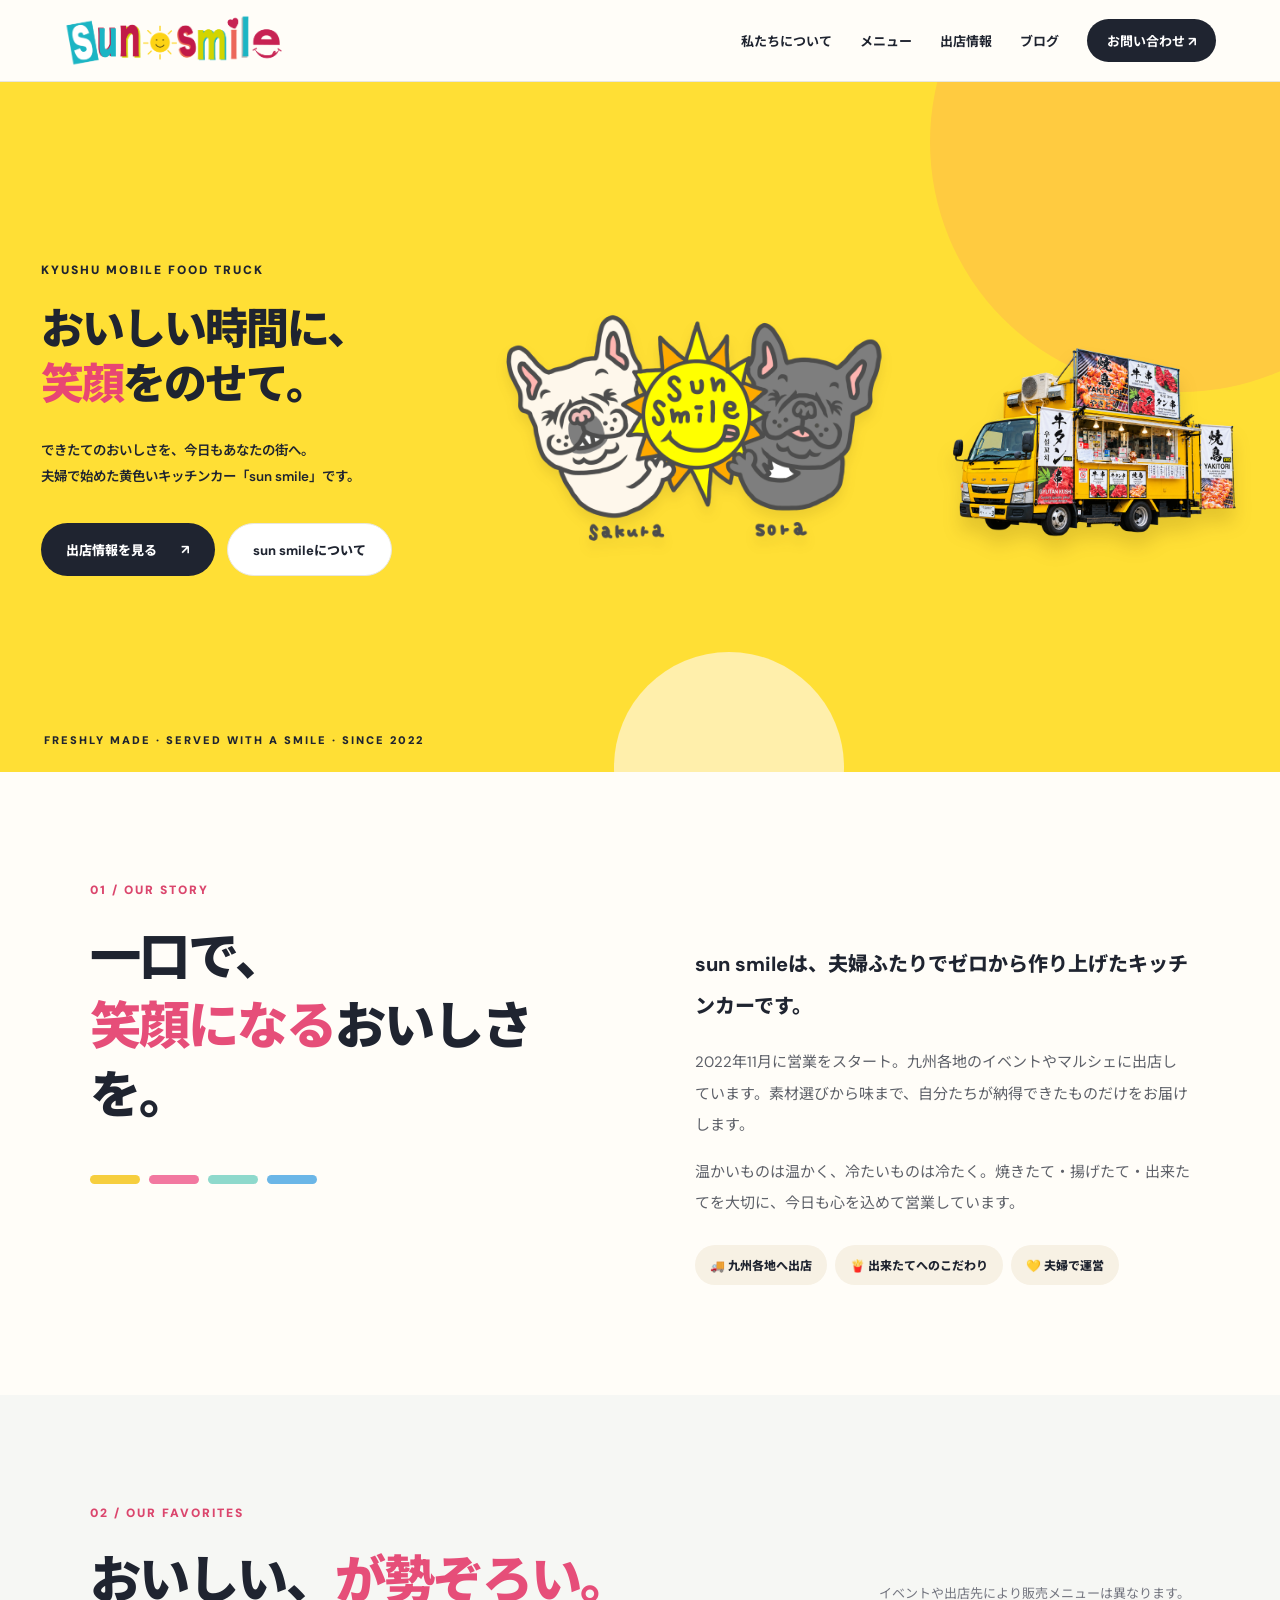
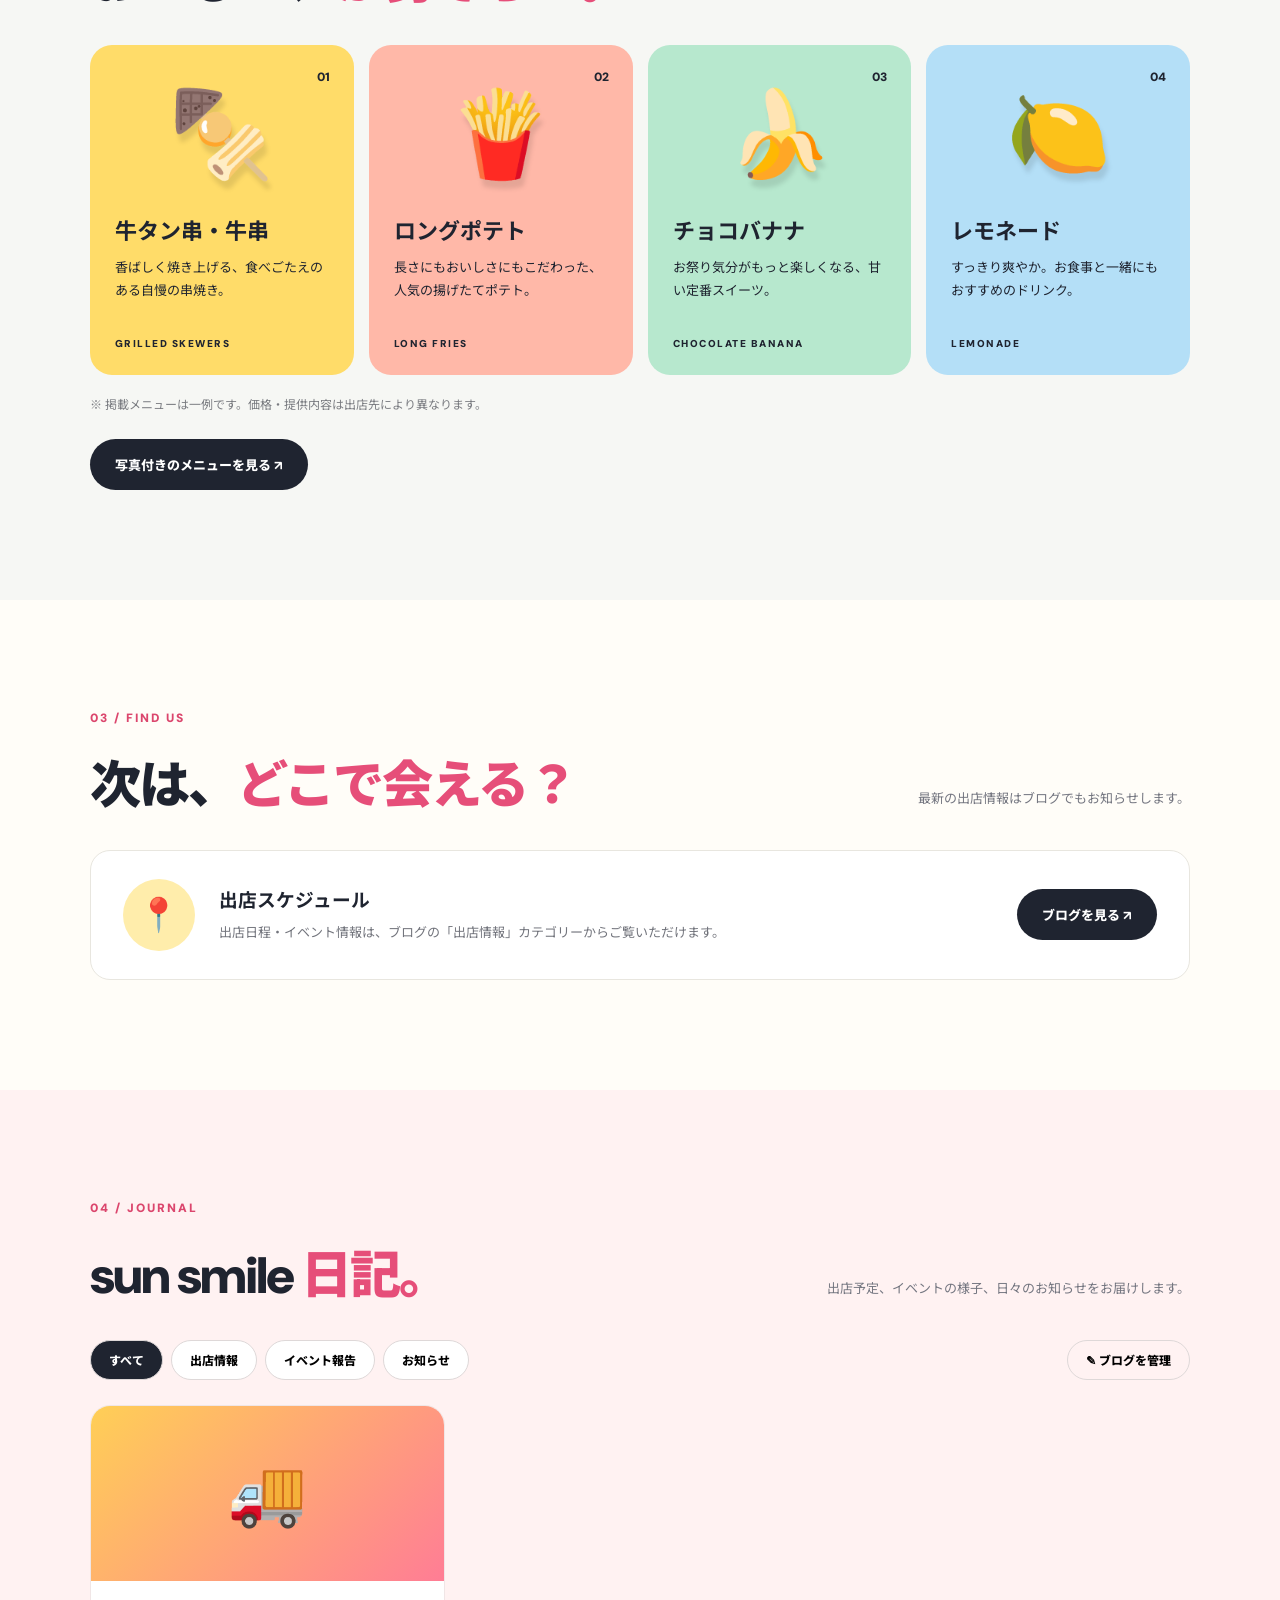
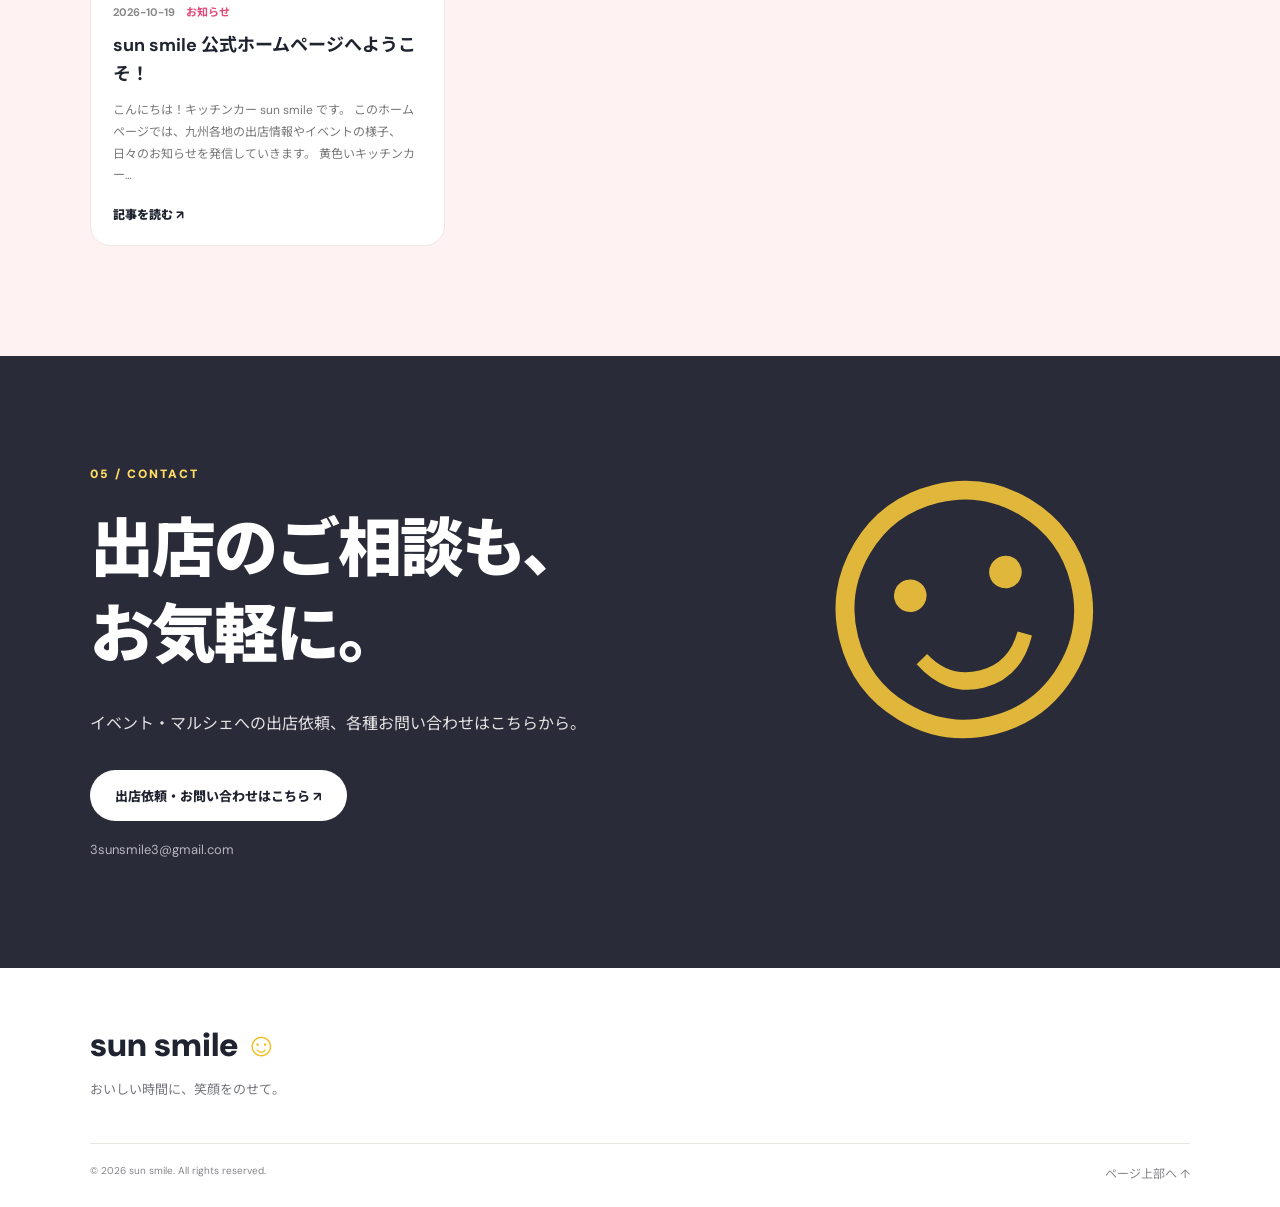
==== commit 7cdab3c0: "Add files via upload sun smile お問い合わせページ追加" ====
--- a/index.html
+++ b/index.html
@@ -1,11 +1,11 @@
 <!doctype html><html lang="ja"><head><meta charset="UTF-8"><meta name="viewport" content="width=device-width, initial-scale=1"><meta name="description" content="九州各地で営業するキッチンカー sun smile（サンスマイル）の公式サイト。出店情報・メニュー・ブログをご紹介します。"><title>sun smile | キッチンカー公式サイト</title><link rel="stylesheet" href="style.css"></head><body>
-<header class="header"><a href="#home" class="brand"><img src="assets/sun-smile-header-logo.png" alt="sun smile" class="brand-logo"></a><button id="menuBtn" class="menu-toggle" aria-label="メニューを開く">☰</button><nav id="nav"><a href="about.html">私たちについて</a><a href="menu.html">メニュー</a><a href="#schedule">出店情報</a><a href="#blog">ブログ</a><a href="#contact" class="nav-cta">お問い合わせ ↗</a></nav></header>
+<header class="header"><a href="#home" class="brand"><img src="assets/sun-smile-header-logo.png" alt="sun smile" class="brand-logo"></a><button id="menuBtn" class="menu-toggle" aria-label="メニューを開く">☰</button><nav id="nav"><a href="about.html">私たちについて</a><a href="menu.html">メニュー</a><a href="#schedule">出店情報</a><a href="#blog">ブログ</a><a href="contact.html" class="nav-cta">お問い合わせ ↗</a></nav></header>
 <main><section class="hero" id="home"><div class="hero-glow glow1"></div><div class="hero-glow glow2"></div><div class="hero-inner"><div class="eyebrow">KYUSHU MOBILE FOOD TRUCK</div><h1>おいしい時間に、<br><em>笑顔</em>をのせて。</h1><p>できたてのおいしさを、今日もあなたの街へ。<br>夫婦で始めた黄色いキッチンカー「sun smile」です。</p><div class="hero-actions"><a class="btn primary" href="#schedule">出店情報を見る <span>↗</span></a><a class="btn secondary" href="about.html">sun smileについて</a></div></div><div class="hero-center-logo"><img src="assets/sun-smile-center-logo.png" alt="sun smile 公式キャラクター Sakura・Sora"></div><div class="hero-photo" aria-hidden="true"><img src="assets/sun-smile-truck.png" alt="" loading="eager" fetchpriority="high"></div><div class="hero-footer">FRESHLY MADE · SERVED WITH A SMILE · SINCE 2022</div></section>
 <section class="intro section" id="about"><div class="section-tag">01 / OUR STORY</div><div class="intro-grid"><div><h2>一口で、<br><span class="accent">笑顔になる</span>おいしさを。</h2><div class="color-bars"><i></i><i></i><i></i><i></i></div></div><div><p class="lead">sun smileは、夫婦ふたりでゼロから作り上げたキッチンカーです。</p><p>2022年11月に営業をスタート。九州各地のイベントやマルシェに出店しています。素材選びから味まで、自分たちが納得できたものだけをお届けします。</p><p>温かいものは温かく、冷たいものは冷たく。焼きたて・揚げたて・出来たてを大切に、今日も心を込めて営業しています。</p><div class="pill-row"><span>🚚 九州各地へ出店</span><span>🍟 出来たてへのこだわり</span><span>💛 夫婦で運営</span></div></div></div></section>
 <section class="menu-section section" id="menu"><div class="section-heading"><div><div class="section-tag">02 / OUR FAVORITES</div><h2>おいしい、<span class="accent">が勢ぞろい。</span></h2></div><p>イベントや出店先により販売メニューは異なります。</p></div><div class="menu-grid"><article class="food-card yellow"><div class="food-icon">🍢</div><span class="food-num">01</span><h3>牛タン串・牛串</h3><p>香ばしく焼き上げる、食べごたえのある自慢の串焼き。</p><span class="food-en">GRILLED SKEWERS</span></article><article class="food-card coral"><div class="food-icon">🍟</div><span class="food-num">02</span><h3>ロングポテト</h3><p>長さにもおいしさにもこだわった、人気の揚げたてポテト。</p><span class="food-en">LONG FRIES</span></article><article class="food-card mint"><div class="food-icon">🍌</div><span class="food-num">03</span><h3>チョコバナナ</h3><p>お祭り気分がもっと楽しくなる、甘い定番スイーツ。</p><span class="food-en">CHOCOLATE BANANA</span></article><article class="food-card blue"><div class="food-icon">🍋</div><span class="food-num">04</span><h3>レモネード</h3><p>すっきり爽やか。お食事と一緒にもおすすめのドリンク。</p><span class="food-en">LEMONADE</span></article></div><p class="note">※ 掲載メニューは一例です。価格・提供内容は出店先により異なります。</p><div class="menu-detail-actions"><a href="menu.html" class="btn dark">写真付きのメニューを見る ↗</a></div></section>
 <section class="schedule-section section" id="schedule"><div class="section-tag">03 / FIND US</div><div class="section-heading"><h2>次は、<span class="accent">どこで会える？</span></h2><p>最新の出店情報はブログでもお知らせします。</p></div><div class="schedule-card"><div class="schedule-symbol">📍</div><div><h3>出店スケジュール</h3><p>出店日程・イベント情報は、ブログの「出店情報」カテゴリーからご覧いただけます。</p></div><a href="#blog" class="btn dark">ブログを見る ↗</a></div></section>
 <section class="blog-section section" id="blog"><div class="section-tag">04 / JOURNAL</div><div class="section-heading"><h2>sun smile <span class="accent">日記。</span></h2><p>出店予定、イベントの様子、日々のお知らせをお届けします。</p></div><div class="blog-controls"><div class="filters" id="filters"><button class="active" data-filter="すべて">すべて</button><button data-filter="出店情報">出店情報</button><button data-filter="イベント報告">イベント報告</button><button data-filter="お知らせ">お知らせ</button></div><button id="adminOpen" class="manage-btn">✎ ブログを管理</button></div><div id="postList" class="post-grid"></div><p id="emptyState" class="empty" hidden>このカテゴリーにはまだ記事がありません。</p></section>
-<section class="contact-section section" id="contact"><div class="contact-content"><div class="section-tag">05 / CONTACT</div><h2>出店のご相談も、<br>お気軽に。</h2><p>イベント・マルシェへの出店依頼、各種お問い合わせはこちらから。</p><a class="btn white" href="mailto:3sunsmile3@gmail.com?subject=sun%20smile%E3%81%B8%E3%81%AE%E3%81%8A%E5%95%8F%E3%81%84%E5%90%88%E3%82%8F%E3%81%9B">メールで問い合わせる ↗</a><div class="contact-mail">3sunsmile3@gmail.com</div></div><div class="contact-deco">☺</div></section></main>
+<section class="contact-section section" id="contact"><div class="contact-content"><div class="section-tag">05 / CONTACT</div><h2>出店のご相談も、<br>お気軽に。</h2><p>イベント・マルシェへの出店依頼、各種お問い合わせはこちらから。</p><a class="btn white" href="contact.html">出店依頼・お問い合わせはこちら ↗</a><div class="contact-mail">3sunsmile3@gmail.com</div></div><div class="contact-deco">☺</div></section></main>
 <footer><div class="footer-brand">sun smile <span>☺</span></div><p>おいしい時間に、笑顔をのせて。</p><div class="footer-bottom"><small>© <span id="year"></span> sun smile. All rights reserved.</small><a href="#home">ページ上部へ ↑</a></div></footer>
 <dialog id="postDialog" class="post-dialog"><button class="close" id="postClose" aria-label="閉じる">×</button><div id="postDetail"></div></dialog>
 <dialog id="adminDialog" class="admin-dialog"><button class="close" id="adminClose" aria-label="閉じる">×</button><div class="admin-header"><div class="section-tag">BLOG EDITOR</div><h2>ブログ管理</h2><p>この試作版では投稿は使用中のブラウザ内に保存されます。公開サイトで全員に表示するにはCMS連携が必要です。</p></div><form id="postForm"><input id="editId" type="hidden"><label>タイトル<input id="title" required maxlength="120" placeholder="例：今週末の出店のお知らせ"></label><div class="form-row"><label>日付<input id="date" type="date" required></label><label>カテゴリー<select id="category"><option>出店情報</option><option>イベント報告</option><option>お知らせ</option></select></label></div><label>記事本文<textarea id="content" required rows="8" placeholder="本文を入力してください"></textarea></label><label>画像URL（任意）<input id="imageUrl" type="url" placeholder="https://..."></label><div class="form-actions"><button type="submit" class="btn primary">記事を保存</button><button type="button" id="resetForm" class="btn secondary">新規記事</button></div></form><div class="admin-tools"><h3>記事一覧・バックアップ</h3><div id="adminList"></div><div class="form-actions"><button id="exportBtn" class="btn secondary">記事をJSONで書き出す</button><label class="btn secondary import-label">JSONを読み込む<input id="importFile" type="file" accept="application/json,.json" hidden></label></div></div></dialog>
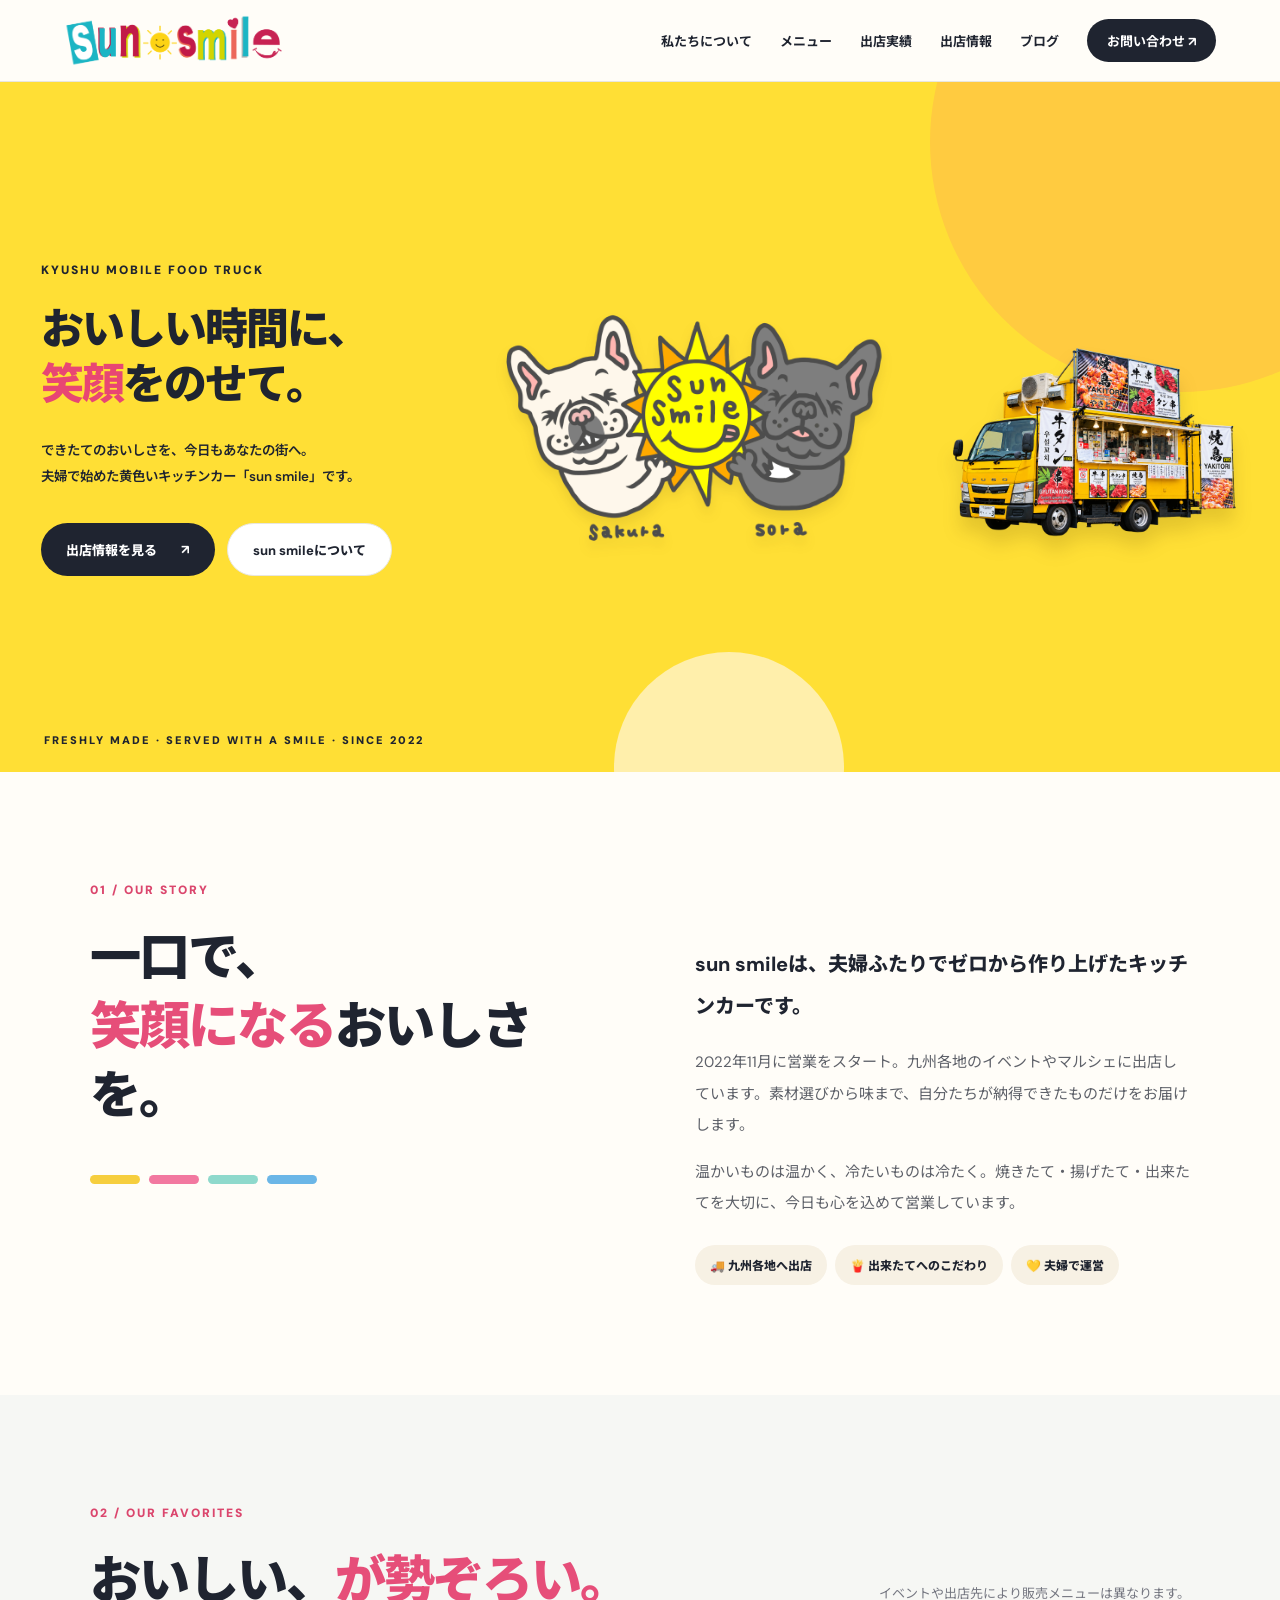
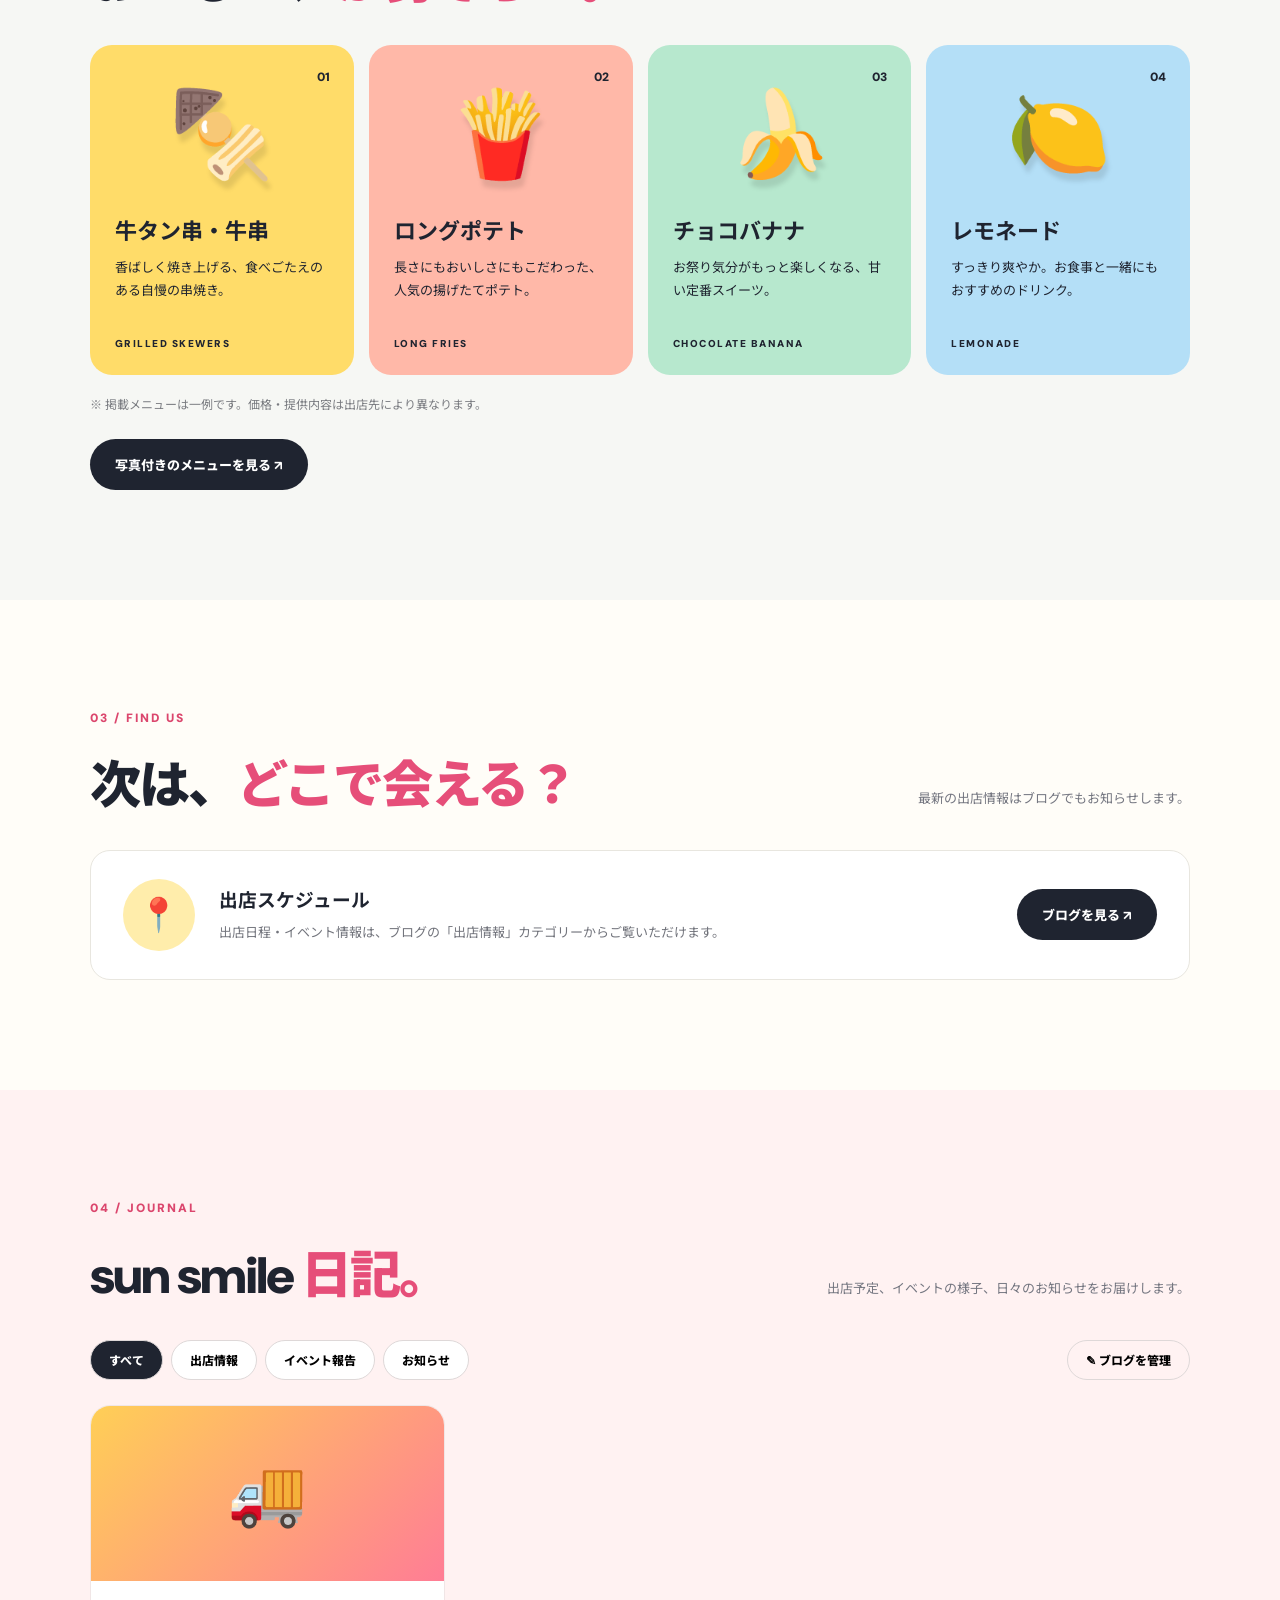
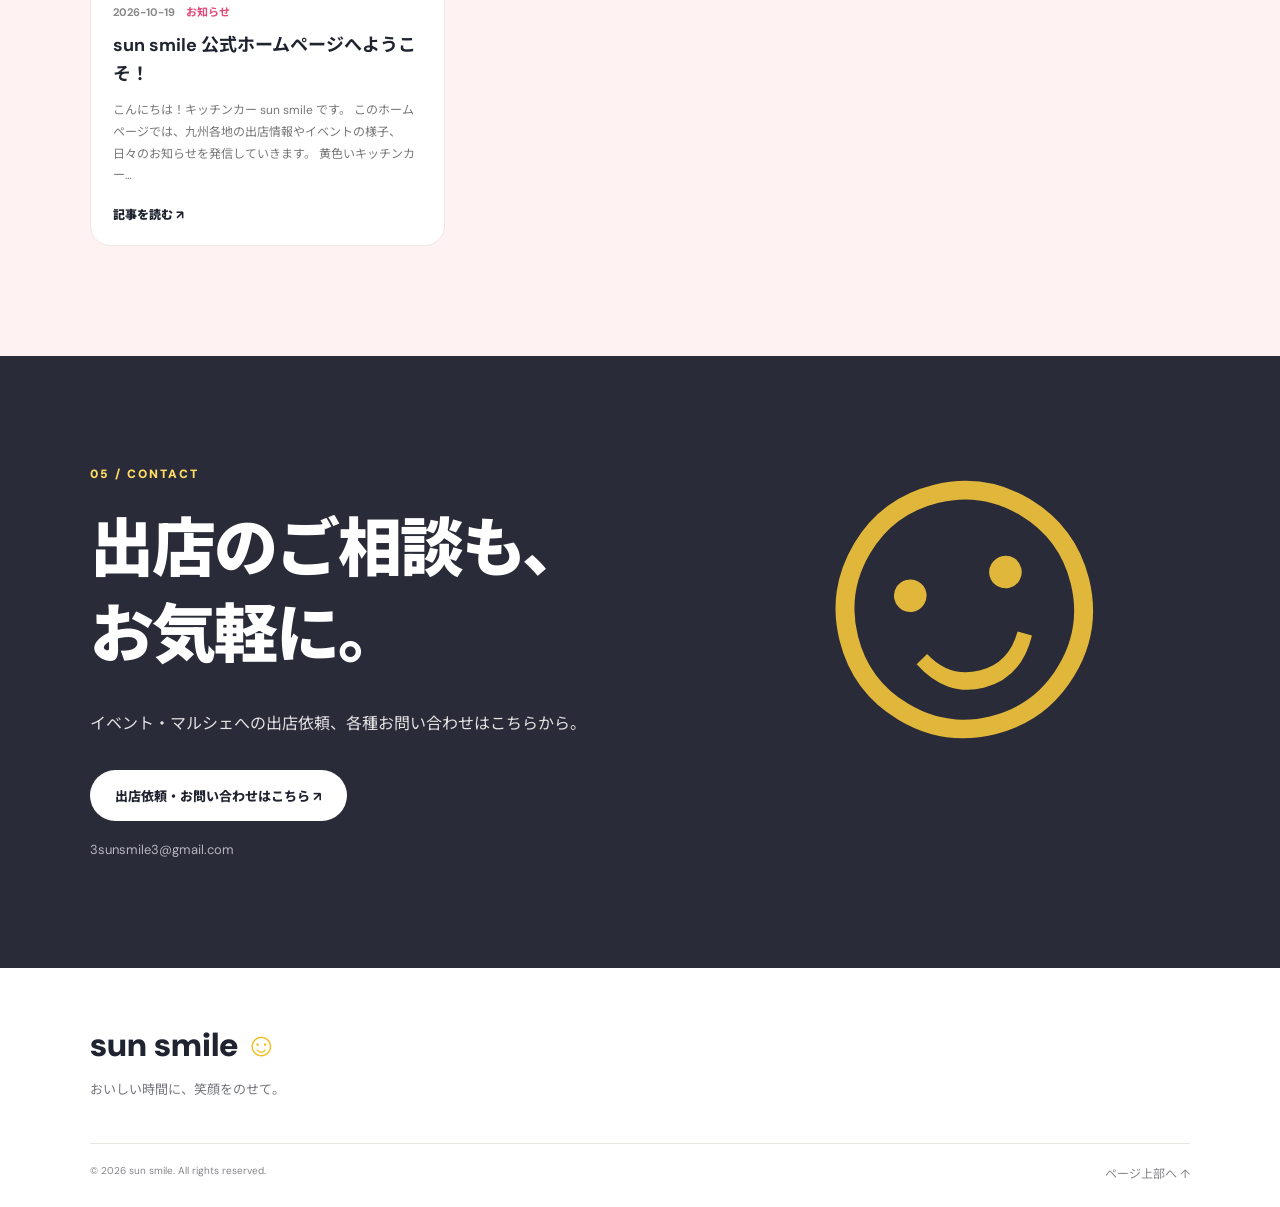
==== commit da34737b: "Add files via upload sun smile 出店実績ページ追加" ====
--- a/index.html
+++ b/index.html
@@ -1,5 +1,5 @@
 <!doctype html><html lang="ja"><head><meta charset="UTF-8"><meta name="viewport" content="width=device-width, initial-scale=1"><meta name="description" content="九州各地で営業するキッチンカー sun smile（サンスマイル）の公式サイト。出店情報・メニュー・ブログをご紹介します。"><title>sun smile | キッチンカー公式サイト</title><link rel="stylesheet" href="style.css"></head><body>
-<header class="header"><a href="#home" class="brand"><img src="assets/sun-smile-header-logo.png" alt="sun smile" class="brand-logo"></a><button id="menuBtn" class="menu-toggle" aria-label="メニューを開く">☰</button><nav id="nav"><a href="about.html">私たちについて</a><a href="menu.html">メニュー</a><a href="#schedule">出店情報</a><a href="#blog">ブログ</a><a href="contact.html" class="nav-cta">お問い合わせ ↗</a></nav></header>
+<header class="header"><a href="#home" class="brand"><img src="assets/sun-smile-header-logo.png" alt="sun smile" class="brand-logo"></a><button id="menuBtn" class="menu-toggle" aria-label="メニューを開く">☰</button><nav id="nav"><a href="about.html">私たちについて</a><a href="menu.html">メニュー</a><a href="results.html">出店実績</a><a href="#schedule">出店情報</a><a href="#blog">ブログ</a><a href="contact.html" class="nav-cta">お問い合わせ ↗</a></nav></header>
 <main><section class="hero" id="home"><div class="hero-glow glow1"></div><div class="hero-glow glow2"></div><div class="hero-inner"><div class="eyebrow">KYUSHU MOBILE FOOD TRUCK</div><h1>おいしい時間に、<br><em>笑顔</em>をのせて。</h1><p>できたてのおいしさを、今日もあなたの街へ。<br>夫婦で始めた黄色いキッチンカー「sun smile」です。</p><div class="hero-actions"><a class="btn primary" href="#schedule">出店情報を見る <span>↗</span></a><a class="btn secondary" href="about.html">sun smileについて</a></div></div><div class="hero-center-logo"><img src="assets/sun-smile-center-logo.png" alt="sun smile 公式キャラクター Sakura・Sora"></div><div class="hero-photo" aria-hidden="true"><img src="assets/sun-smile-truck.png" alt="" loading="eager" fetchpriority="high"></div><div class="hero-footer">FRESHLY MADE · SERVED WITH A SMILE · SINCE 2022</div></section>
 <section class="intro section" id="about"><div class="section-tag">01 / OUR STORY</div><div class="intro-grid"><div><h2>一口で、<br><span class="accent">笑顔になる</span>おいしさを。</h2><div class="color-bars"><i></i><i></i><i></i><i></i></div></div><div><p class="lead">sun smileは、夫婦ふたりでゼロから作り上げたキッチンカーです。</p><p>2022年11月に営業をスタート。九州各地のイベントやマルシェに出店しています。素材選びから味まで、自分たちが納得できたものだけをお届けします。</p><p>温かいものは温かく、冷たいものは冷たく。焼きたて・揚げたて・出来たてを大切に、今日も心を込めて営業しています。</p><div class="pill-row"><span>🚚 九州各地へ出店</span><span>🍟 出来たてへのこだわり</span><span>💛 夫婦で運営</span></div></div></div></section>
 <section class="menu-section section" id="menu"><div class="section-heading"><div><div class="section-tag">02 / OUR FAVORITES</div><h2>おいしい、<span class="accent">が勢ぞろい。</span></h2></div><p>イベントや出店先により販売メニューは異なります。</p></div><div class="menu-grid"><article class="food-card yellow"><div class="food-icon">🍢</div><span class="food-num">01</span><h3>牛タン串・牛串</h3><p>香ばしく焼き上げる、食べごたえのある自慢の串焼き。</p><span class="food-en">GRILLED SKEWERS</span></article><article class="food-card coral"><div class="food-icon">🍟</div><span class="food-num">02</span><h3>ロングポテト</h3><p>長さにもおいしさにもこだわった、人気の揚げたてポテト。</p><span class="food-en">LONG FRIES</span></article><article class="food-card mint"><div class="food-icon">🍌</div><span class="food-num">03</span><h3>チョコバナナ</h3><p>お祭り気分がもっと楽しくなる、甘い定番スイーツ。</p><span class="food-en">CHOCOLATE BANANA</span></article><article class="food-card blue"><div class="food-icon">🍋</div><span class="food-num">04</span><h3>レモネード</h3><p>すっきり爽やか。お食事と一緒にもおすすめのドリンク。</p><span class="food-en">LEMONADE</span></article></div><p class="note">※ 掲載メニューは一例です。価格・提供内容は出店先により異なります。</p><div class="menu-detail-actions"><a href="menu.html" class="btn dark">写真付きのメニューを見る ↗</a></div></section>
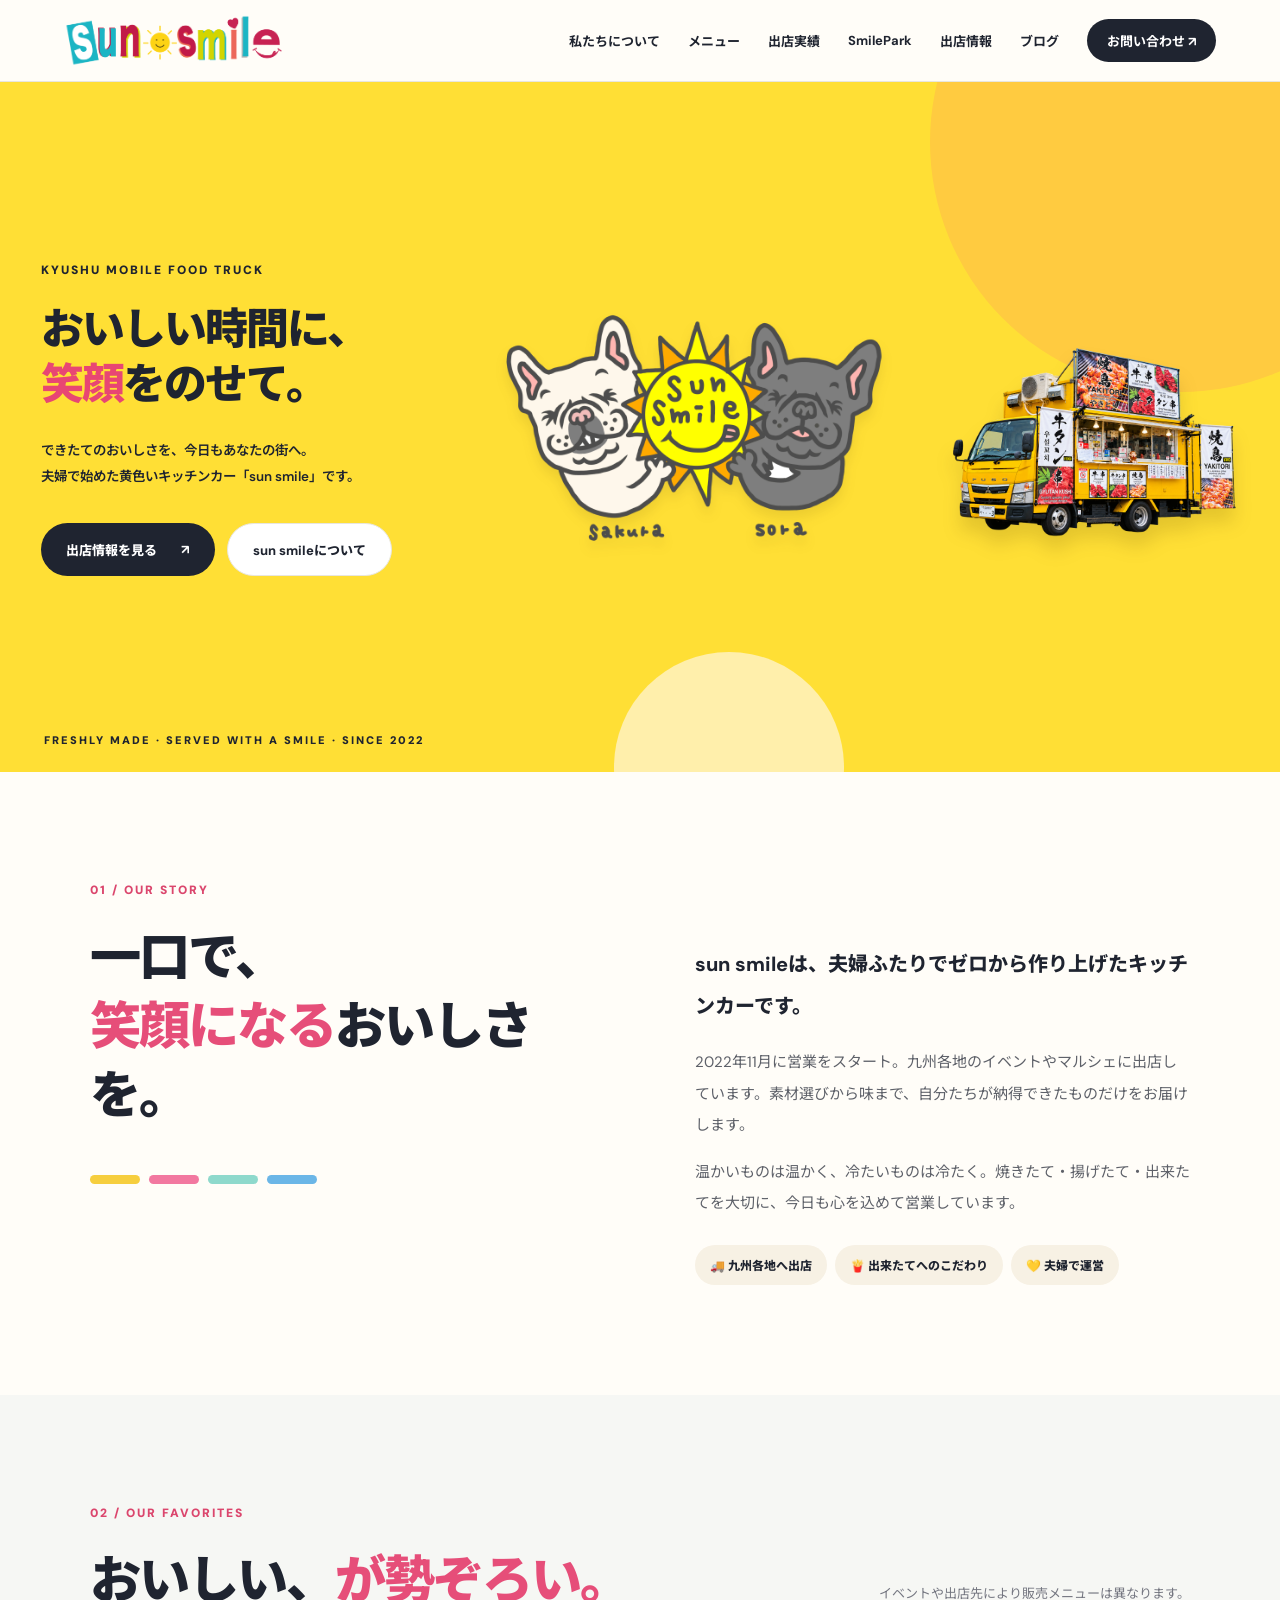
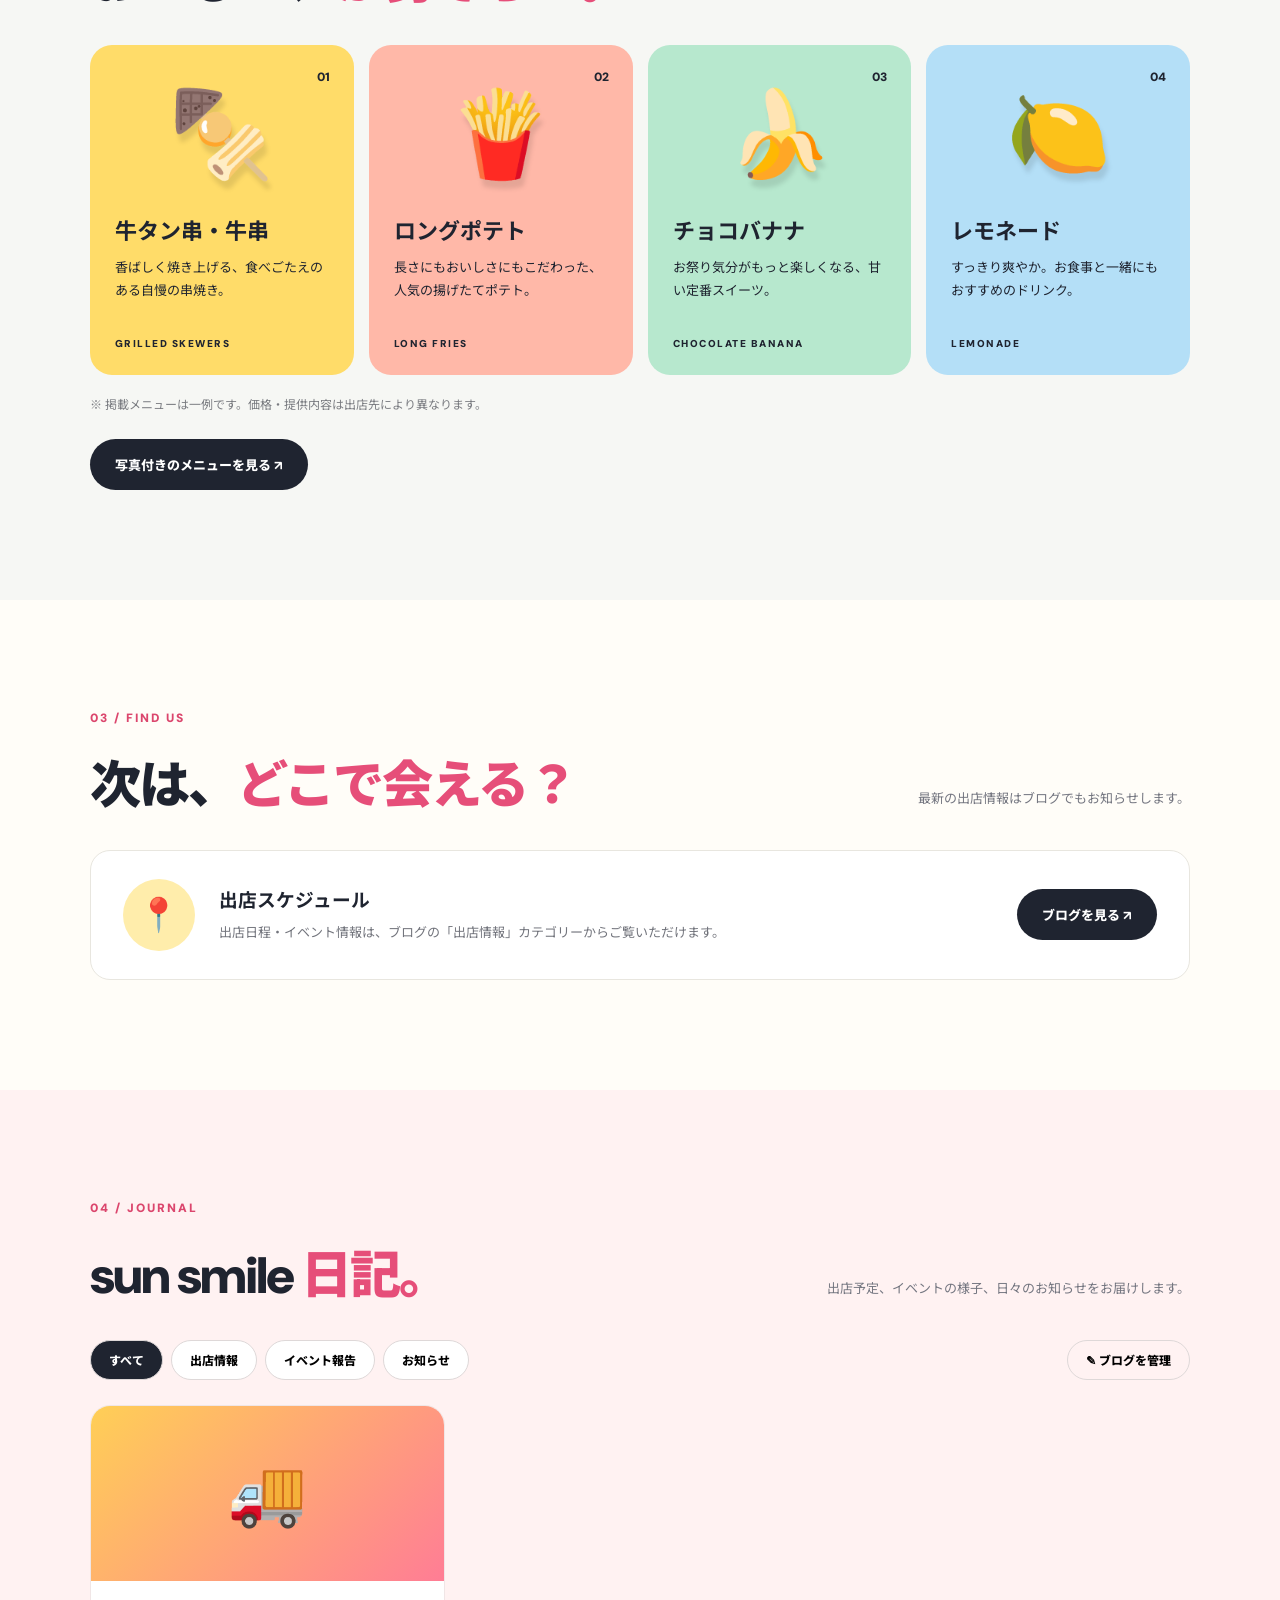
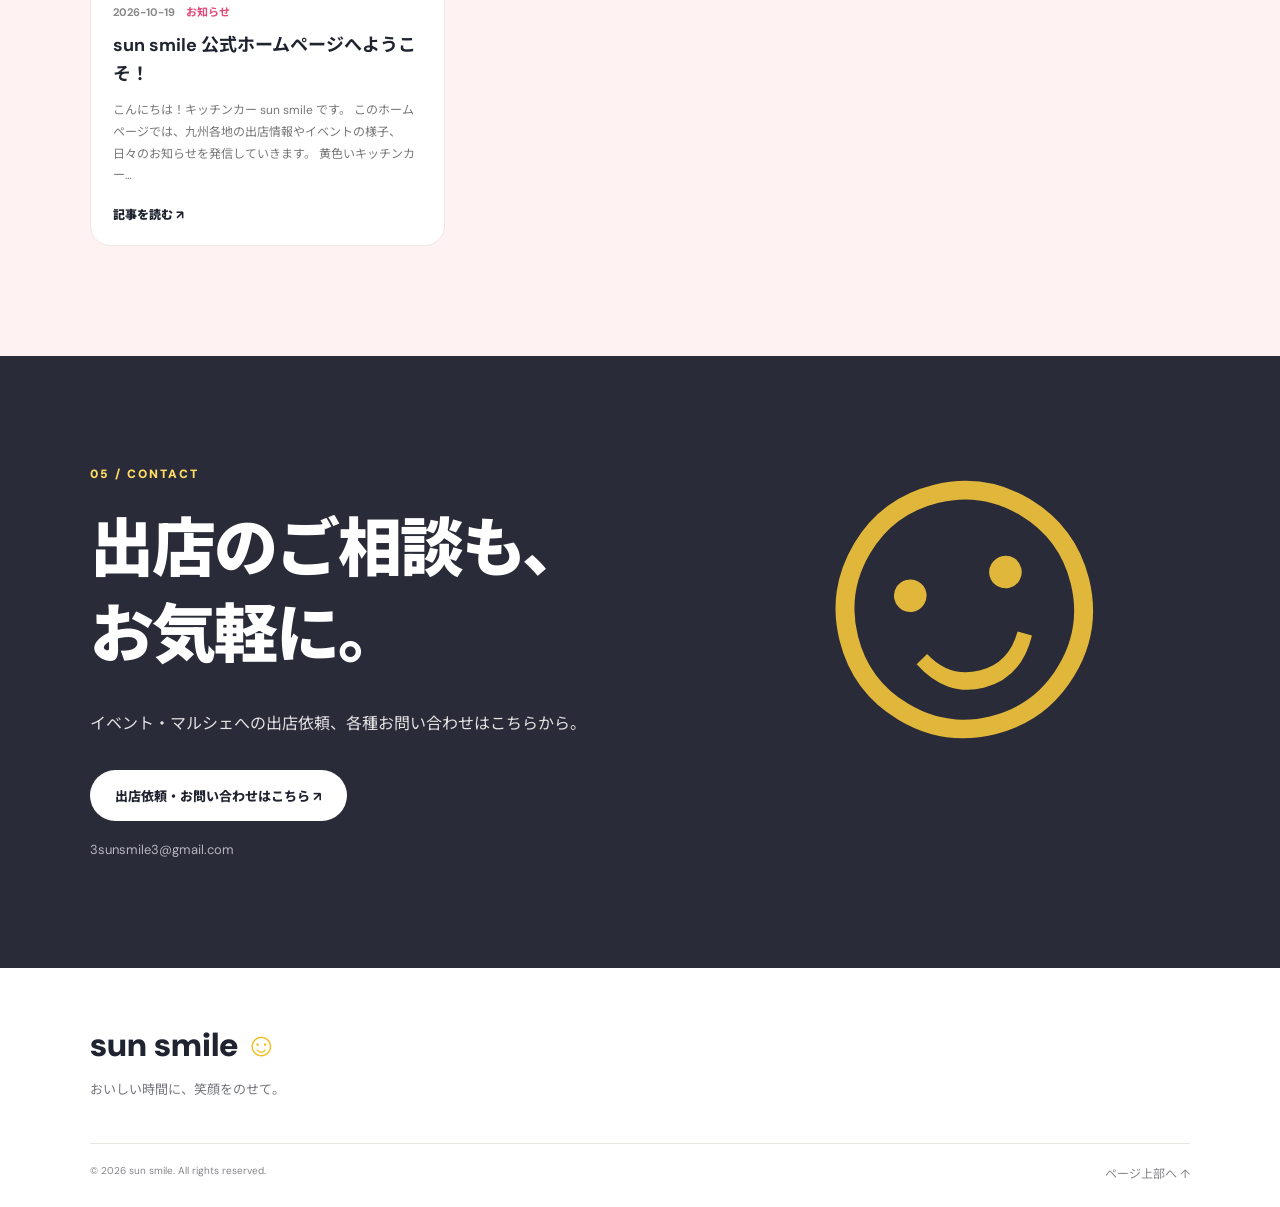
==== commit 849c6c51: "Add files via upload トップページにSmileParkメニュー追加" ====
--- a/index.html
+++ b/index.html
@@ -1,5 +1,5 @@
 <!doctype html><html lang="ja"><head><meta charset="UTF-8"><meta name="viewport" content="width=device-width, initial-scale=1"><meta name="description" content="九州各地で営業するキッチンカー sun smile（サンスマイル）の公式サイト。出店情報・メニュー・ブログをご紹介します。"><title>sun smile | キッチンカー公式サイト</title><link rel="stylesheet" href="style.css"></head><body>
-<header class="header"><a href="#home" class="brand"><img src="assets/sun-smile-header-logo.png" alt="sun smile" class="brand-logo"></a><button id="menuBtn" class="menu-toggle" aria-label="メニューを開く">☰</button><nav id="nav"><a href="about.html">私たちについて</a><a href="menu.html">メニュー</a><a href="results.html">出店実績</a><a href="#schedule">出店情報</a><a href="#blog">ブログ</a><a href="contact.html" class="nav-cta">お問い合わせ ↗</a></nav></header>
+<header class="header"><a href="#home" class="brand"><img src="assets/sun-smile-header-logo.png" alt="sun smile" class="brand-logo"></a><button id="menuBtn" class="menu-toggle" aria-label="メニューを開く">☰</button><nav id="nav"><a href="about.html">私たちについて</a><a href="menu.html">メニュー</a><a href="results.html">出店実績</a><a href="smilepark.html">SmilePark</a><a href="#schedule">出店情報</a><a href="#blog">ブログ</a><a href="contact.html" class="nav-cta">お問い合わせ ↗</a></nav></header>
 <main><section class="hero" id="home"><div class="hero-glow glow1"></div><div class="hero-glow glow2"></div><div class="hero-inner"><div class="eyebrow">KYUSHU MOBILE FOOD TRUCK</div><h1>おいしい時間に、<br><em>笑顔</em>をのせて。</h1><p>できたてのおいしさを、今日もあなたの街へ。<br>夫婦で始めた黄色いキッチンカー「sun smile」です。</p><div class="hero-actions"><a class="btn primary" href="#schedule">出店情報を見る <span>↗</span></a><a class="btn secondary" href="about.html">sun smileについて</a></div></div><div class="hero-center-logo"><img src="assets/sun-smile-center-logo.png" alt="sun smile 公式キャラクター Sakura・Sora"></div><div class="hero-photo" aria-hidden="true"><img src="assets/sun-smile-truck.png" alt="" loading="eager" fetchpriority="high"></div><div class="hero-footer">FRESHLY MADE · SERVED WITH A SMILE · SINCE 2022</div></section>
 <section class="intro section" id="about"><div class="section-tag">01 / OUR STORY</div><div class="intro-grid"><div><h2>一口で、<br><span class="accent">笑顔になる</span>おいしさを。</h2><div class="color-bars"><i></i><i></i><i></i><i></i></div></div><div><p class="lead">sun smileは、夫婦ふたりでゼロから作り上げたキッチンカーです。</p><p>2022年11月に営業をスタート。九州各地のイベントやマルシェに出店しています。素材選びから味まで、自分たちが納得できたものだけをお届けします。</p><p>温かいものは温かく、冷たいものは冷たく。焼きたて・揚げたて・出来たてを大切に、今日も心を込めて営業しています。</p><div class="pill-row"><span>🚚 九州各地へ出店</span><span>🍟 出来たてへのこだわり</span><span>💛 夫婦で運営</span></div></div></div></section>
 <section class="menu-section section" id="menu"><div class="section-heading"><div><div class="section-tag">02 / OUR FAVORITES</div><h2>おいしい、<span class="accent">が勢ぞろい。</span></h2></div><p>イベントや出店先により販売メニューは異なります。</p></div><div class="menu-grid"><article class="food-card yellow"><div class="food-icon">🍢</div><span class="food-num">01</span><h3>牛タン串・牛串</h3><p>香ばしく焼き上げる、食べごたえのある自慢の串焼き。</p><span class="food-en">GRILLED SKEWERS</span></article><article class="food-card coral"><div class="food-icon">🍟</div><span class="food-num">02</span><h3>ロングポテト</h3><p>長さにもおいしさにもこだわった、人気の揚げたてポテト。</p><span class="food-en">LONG FRIES</span></article><article class="food-card mint"><div class="food-icon">🍌</div><span class="food-num">03</span><h3>チョコバナナ</h3><p>お祭り気分がもっと楽しくなる、甘い定番スイーツ。</p><span class="food-en">CHOCOLATE BANANA</span></article><article class="food-card blue"><div class="food-icon">🍋</div><span class="food-num">04</span><h3>レモネード</h3><p>すっきり爽やか。お食事と一緒にもおすすめのドリンク。</p><span class="food-en">LEMONADE</span></article></div><p class="note">※ 掲載メニューは一例です。価格・提供内容は出店先により異なります。</p><div class="menu-detail-actions"><a href="menu.html" class="btn dark">写真付きのメニューを見る ↗</a></div></section>
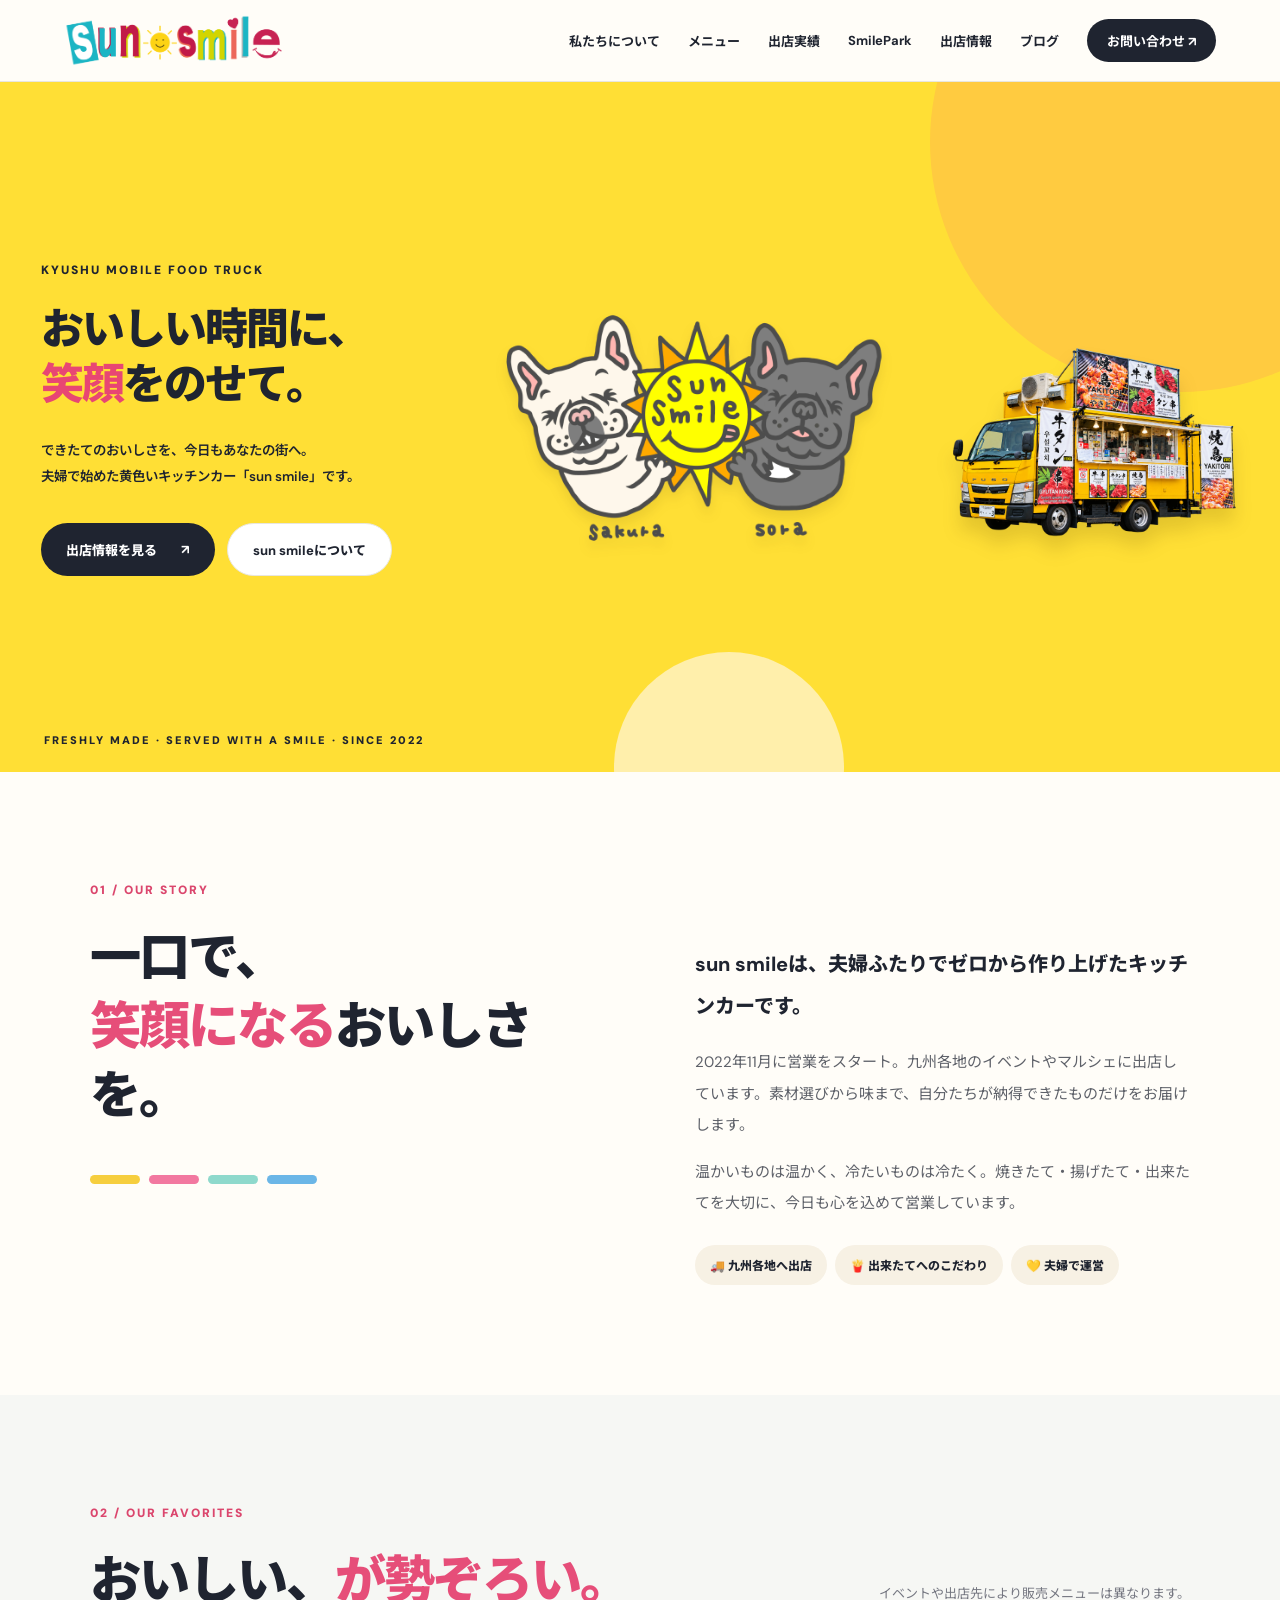
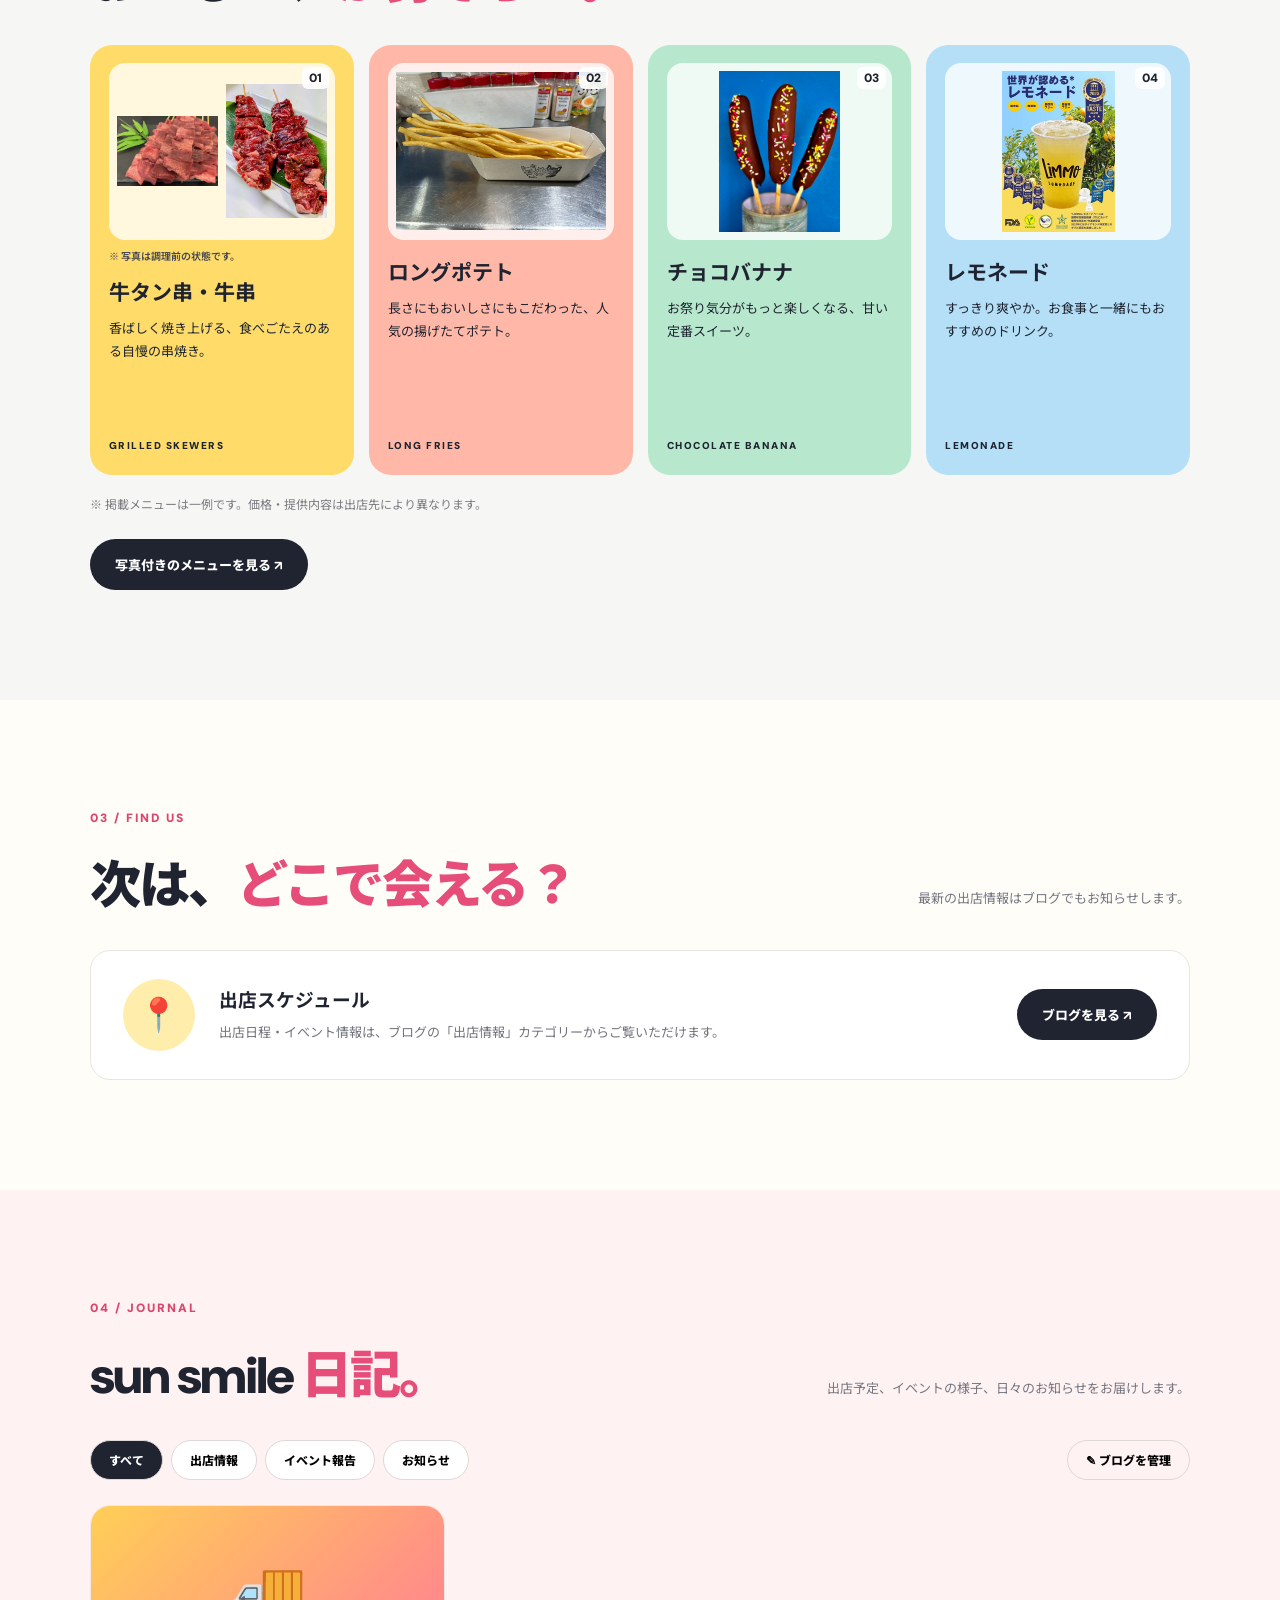
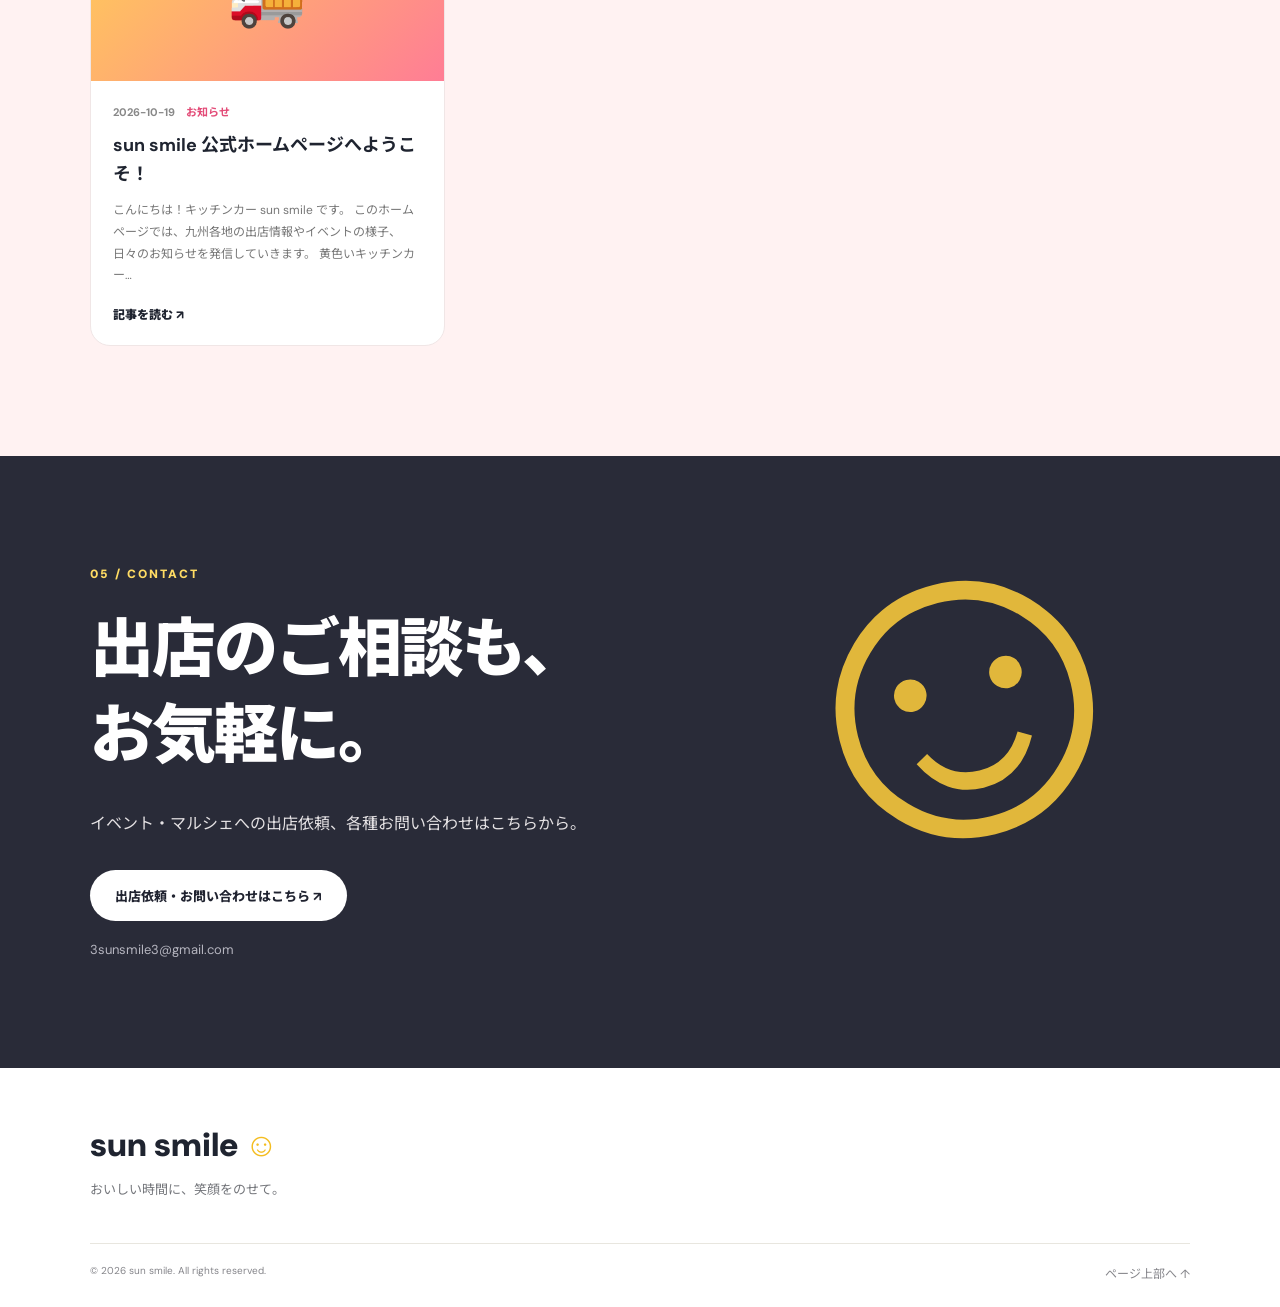
==== commit b57ef8bc: "Add files via upload トップページの商品写真を更新" ====
--- a/index.html
+++ b/index.html
@@ -1,8 +1,21 @@
-<!doctype html><html lang="ja"><head><meta charset="UTF-8"><meta name="viewport" content="width=device-width, initial-scale=1"><meta name="description" content="九州各地で営業するキッチンカー sun smile（サンスマイル）の公式サイト。出店情報・メニュー・ブログをご紹介します。"><title>sun smile | キッチンカー公式サイト</title><link rel="stylesheet" href="style.css"></head><body>
+<!doctype html><html lang="ja"><head><meta charset="UTF-8"><meta name="viewport" content="width=device-width, initial-scale=1"><meta name="description" content="九州各地で営業するキッチンカー sun smile（サンスマイル）の公式サイト。出店情報・メニュー・ブログをご紹介します。"><title>sun smile | キッチンカー公式サイト</title><link rel="stylesheet" href="style.css">
+<!-- 実際の商品写真をホームページのメニューカードに表示（既存のデザインは維持） -->
+<style id="home-menu-photos">
+#menu .food-card { min-height: 430px; padding: 18px 19px 23px; }
+#menu .food-photo { display:flex; align-items:center; justify-content:center; gap:8px; width:100%; height:177px; box-sizing:border-box; margin:0 0 16px; padding:8px; overflow:hidden; background:rgba(255,255,255,.78); border-radius:16px; }
+#menu .food-photo img { display:block; width:100%; height:100%; object-fit:contain; object-position:center; min-width:0; }
+#menu .food-photo.double img { flex:1 1 50%; width:calc(50% - 4px); }
+#menu .food-num { top:22px; right:25px; padding:3px 7px; border-radius:6px; background:rgba(255,255,255,.9); z-index:1; }
+#menu .food-card h3 { font-size:21px; }
+#menu .photo-note { margin:-8px 0 10px; font-size:10px; color:#454652; font-weight:600; }
+@media (max-width:720px) { #menu .food-card { min-height:395px; } #menu .food-photo { height:175px; } }
+@media (max-width:460px) { #menu .food-card { min-height:390px; } #menu .food-photo { height:190px; } }
+</style>
+</head><body>
 <header class="header"><a href="#home" class="brand"><img src="assets/sun-smile-header-logo.png" alt="sun smile" class="brand-logo"></a><button id="menuBtn" class="menu-toggle" aria-label="メニューを開く">☰</button><nav id="nav"><a href="about.html">私たちについて</a><a href="menu.html">メニュー</a><a href="results.html">出店実績</a><a href="smilepark.html">SmilePark</a><a href="#schedule">出店情報</a><a href="#blog">ブログ</a><a href="contact.html" class="nav-cta">お問い合わせ ↗</a></nav></header>
 <main><section class="hero" id="home"><div class="hero-glow glow1"></div><div class="hero-glow glow2"></div><div class="hero-inner"><div class="eyebrow">KYUSHU MOBILE FOOD TRUCK</div><h1>おいしい時間に、<br><em>笑顔</em>をのせて。</h1><p>できたてのおいしさを、今日もあなたの街へ。<br>夫婦で始めた黄色いキッチンカー「sun smile」です。</p><div class="hero-actions"><a class="btn primary" href="#schedule">出店情報を見る <span>↗</span></a><a class="btn secondary" href="about.html">sun smileについて</a></div></div><div class="hero-center-logo"><img src="assets/sun-smile-center-logo.png" alt="sun smile 公式キャラクター Sakura・Sora"></div><div class="hero-photo" aria-hidden="true"><img src="assets/sun-smile-truck.png" alt="" loading="eager" fetchpriority="high"></div><div class="hero-footer">FRESHLY MADE · SERVED WITH A SMILE · SINCE 2022</div></section>
 <section class="intro section" id="about"><div class="section-tag">01 / OUR STORY</div><div class="intro-grid"><div><h2>一口で、<br><span class="accent">笑顔になる</span>おいしさを。</h2><div class="color-bars"><i></i><i></i><i></i><i></i></div></div><div><p class="lead">sun smileは、夫婦ふたりでゼロから作り上げたキッチンカーです。</p><p>2022年11月に営業をスタート。九州各地のイベントやマルシェに出店しています。素材選びから味まで、自分たちが納得できたものだけをお届けします。</p><p>温かいものは温かく、冷たいものは冷たく。焼きたて・揚げたて・出来たてを大切に、今日も心を込めて営業しています。</p><div class="pill-row"><span>🚚 九州各地へ出店</span><span>🍟 出来たてへのこだわり</span><span>💛 夫婦で運営</span></div></div></div></section>
-<section class="menu-section section" id="menu"><div class="section-heading"><div><div class="section-tag">02 / OUR FAVORITES</div><h2>おいしい、<span class="accent">が勢ぞろい。</span></h2></div><p>イベントや出店先により販売メニューは異なります。</p></div><div class="menu-grid"><article class="food-card yellow"><div class="food-icon">🍢</div><span class="food-num">01</span><h3>牛タン串・牛串</h3><p>香ばしく焼き上げる、食べごたえのある自慢の串焼き。</p><span class="food-en">GRILLED SKEWERS</span></article><article class="food-card coral"><div class="food-icon">🍟</div><span class="food-num">02</span><h3>ロングポテト</h3><p>長さにもおいしさにもこだわった、人気の揚げたてポテト。</p><span class="food-en">LONG FRIES</span></article><article class="food-card mint"><div class="food-icon">🍌</div><span class="food-num">03</span><h3>チョコバナナ</h3><p>お祭り気分がもっと楽しくなる、甘い定番スイーツ。</p><span class="food-en">CHOCOLATE BANANA</span></article><article class="food-card blue"><div class="food-icon">🍋</div><span class="food-num">04</span><h3>レモネード</h3><p>すっきり爽やか。お食事と一緒にもおすすめのドリンク。</p><span class="food-en">LEMONADE</span></article></div><p class="note">※ 掲載メニューは一例です。価格・提供内容は出店先により異なります。</p><div class="menu-detail-actions"><a href="menu.html" class="btn dark">写真付きのメニューを見る ↗</a></div></section>
+<section class="menu-section section" id="menu"><div class="section-heading"><div><div class="section-tag">02 / OUR FAVORITES</div><h2>おいしい、<span class="accent">が勢ぞろい。</span></h2></div><p>イベントや出店先により販売メニューは異なります。</p></div><div class="menu-grid"><article class="food-card yellow"><div class="food-photo double" aria-label="牛タン串と牛串の商品写真"><img src="assets/menu/beef-tongue.webp" alt="牛タン串の写真（調理前）" loading="lazy" decoding="async"><img src="assets/menu/beef-skewer.webp" alt="牛串の写真（調理前）" loading="lazy" decoding="async"></div><p class="photo-note">※ 写真は調理前の状態です。</p><span class="food-num">01</span><h3>牛タン串・牛串</h3><p>香ばしく焼き上げる、食べごたえのある自慢の串焼き。</p><span class="food-en">GRILLED SKEWERS</span></article><article class="food-card coral"><div class="food-photo"><img src="assets/menu/long-potato.webp" alt="sun smileのロングポテト" loading="lazy" decoding="async"></div><span class="food-num">02</span><h3>ロングポテト</h3><p>長さにもおいしさにもこだわった、人気の揚げたてポテト。</p><span class="food-en">LONG FRIES</span></article><article class="food-card mint"><div class="food-photo"><img src="assets/menu/chocolate-banana.webp" alt="sun smileのチョコバナナ" loading="lazy" decoding="async"></div><span class="food-num">03</span><h3>チョコバナナ</h3><p>お祭り気分がもっと楽しくなる、甘い定番スイーツ。</p><span class="food-en">CHOCOLATE BANANA</span></article><article class="food-card blue"><div class="food-photo"><img src="assets/menu/lemonade-limmo.webp" alt="sun smileのLimmo レモネード" loading="lazy" decoding="async"></div><span class="food-num">04</span><h3>レモネード</h3><p>すっきり爽やか。お食事と一緒にもおすすめのドリンク。</p><span class="food-en">LEMONADE</span></article></div><p class="note">※ 掲載メニューは一例です。価格・提供内容は出店先により異なります。</p><div class="menu-detail-actions"><a href="menu.html" class="btn dark">写真付きのメニューを見る ↗</a></div></section>
 <section class="schedule-section section" id="schedule"><div class="section-tag">03 / FIND US</div><div class="section-heading"><h2>次は、<span class="accent">どこで会える？</span></h2><p>最新の出店情報はブログでもお知らせします。</p></div><div class="schedule-card"><div class="schedule-symbol">📍</div><div><h3>出店スケジュール</h3><p>出店日程・イベント情報は、ブログの「出店情報」カテゴリーからご覧いただけます。</p></div><a href="#blog" class="btn dark">ブログを見る ↗</a></div></section>
 <section class="blog-section section" id="blog"><div class="section-tag">04 / JOURNAL</div><div class="section-heading"><h2>sun smile <span class="accent">日記。</span></h2><p>出店予定、イベントの様子、日々のお知らせをお届けします。</p></div><div class="blog-controls"><div class="filters" id="filters"><button class="active" data-filter="すべて">すべて</button><button data-filter="出店情報">出店情報</button><button data-filter="イベント報告">イベント報告</button><button data-filter="お知らせ">お知らせ</button></div><button id="adminOpen" class="manage-btn">✎ ブログを管理</button></div><div id="postList" class="post-grid"></div><p id="emptyState" class="empty" hidden>このカテゴリーにはまだ記事がありません。</p></section>
 <section class="contact-section section" id="contact"><div class="contact-content"><div class="section-tag">05 / CONTACT</div><h2>出店のご相談も、<br>お気軽に。</h2><p>イベント・マルシェへの出店依頼、各種お問い合わせはこちらから。</p><a class="btn white" href="contact.html">出店依頼・お問い合わせはこちら ↗</a><div class="contact-mail">3sunsmile3@gmail.com</div></div><div class="contact-deco">☺</div></section></main>
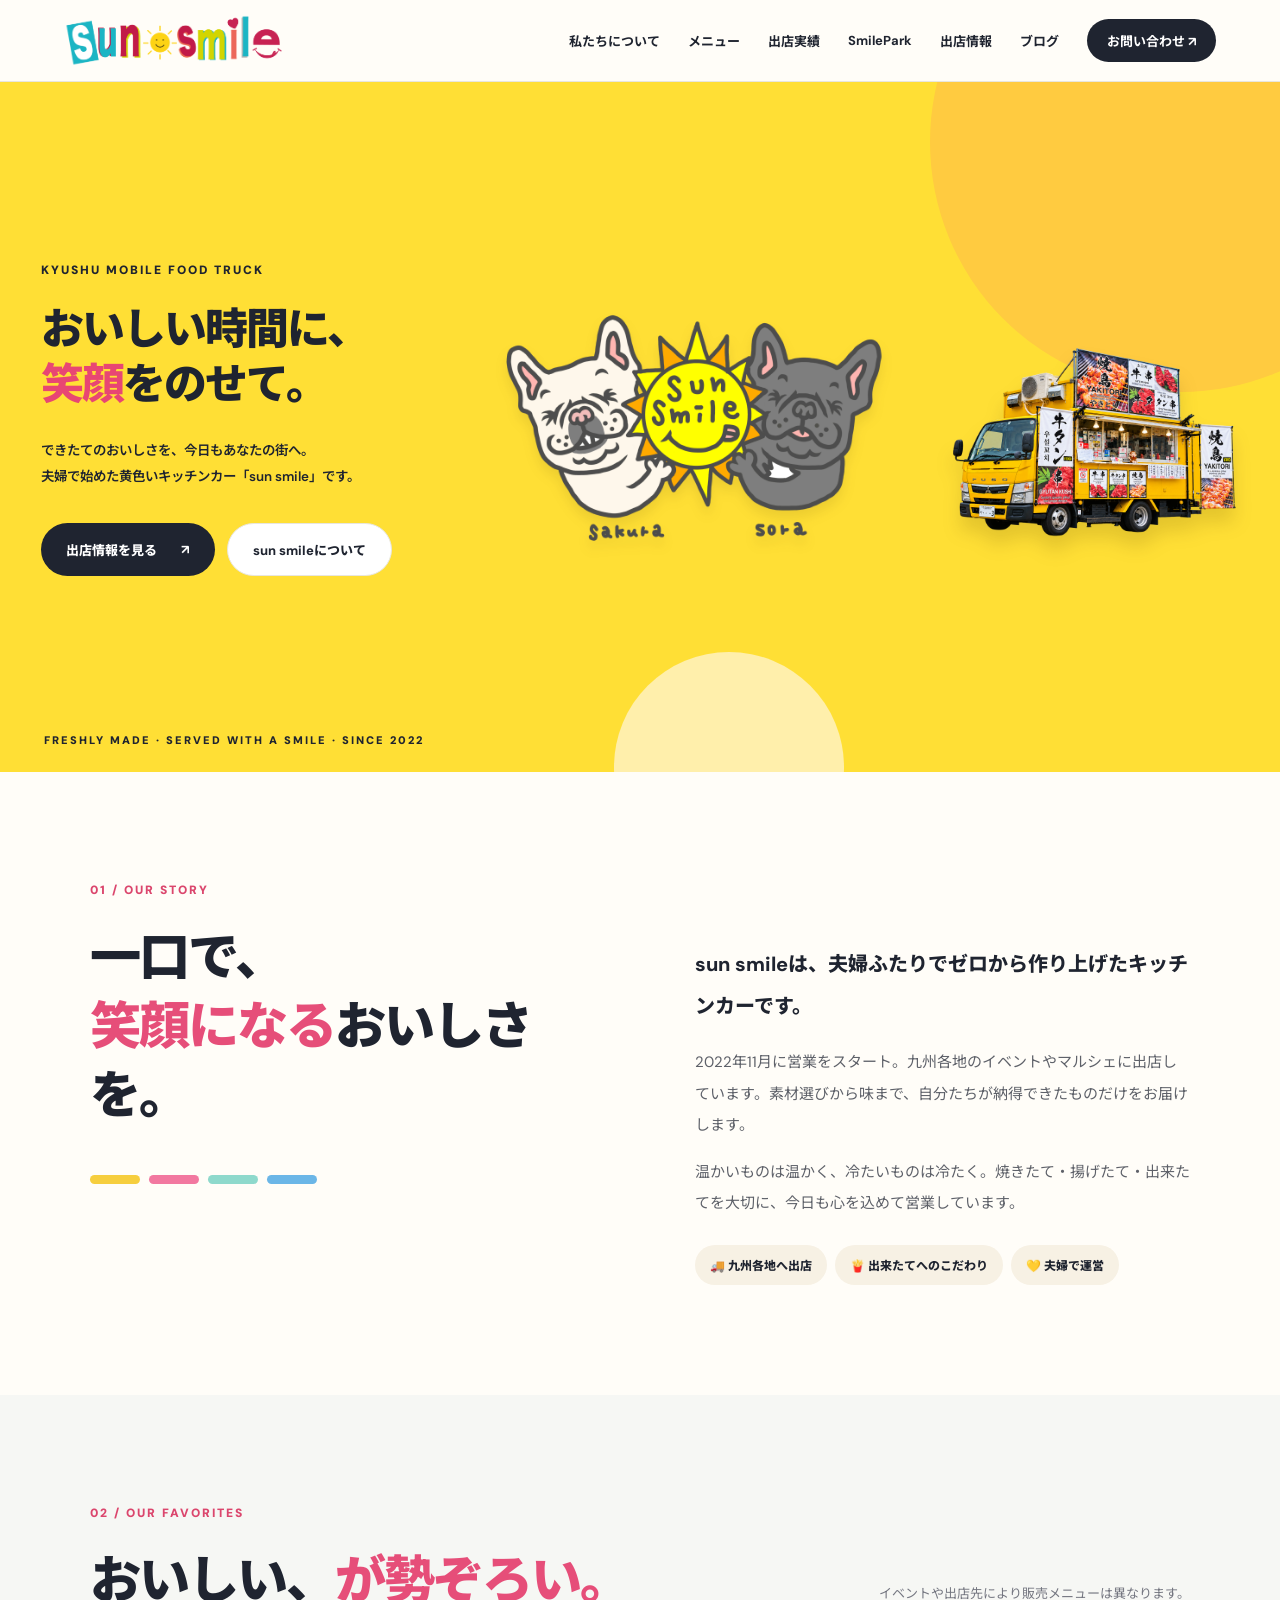
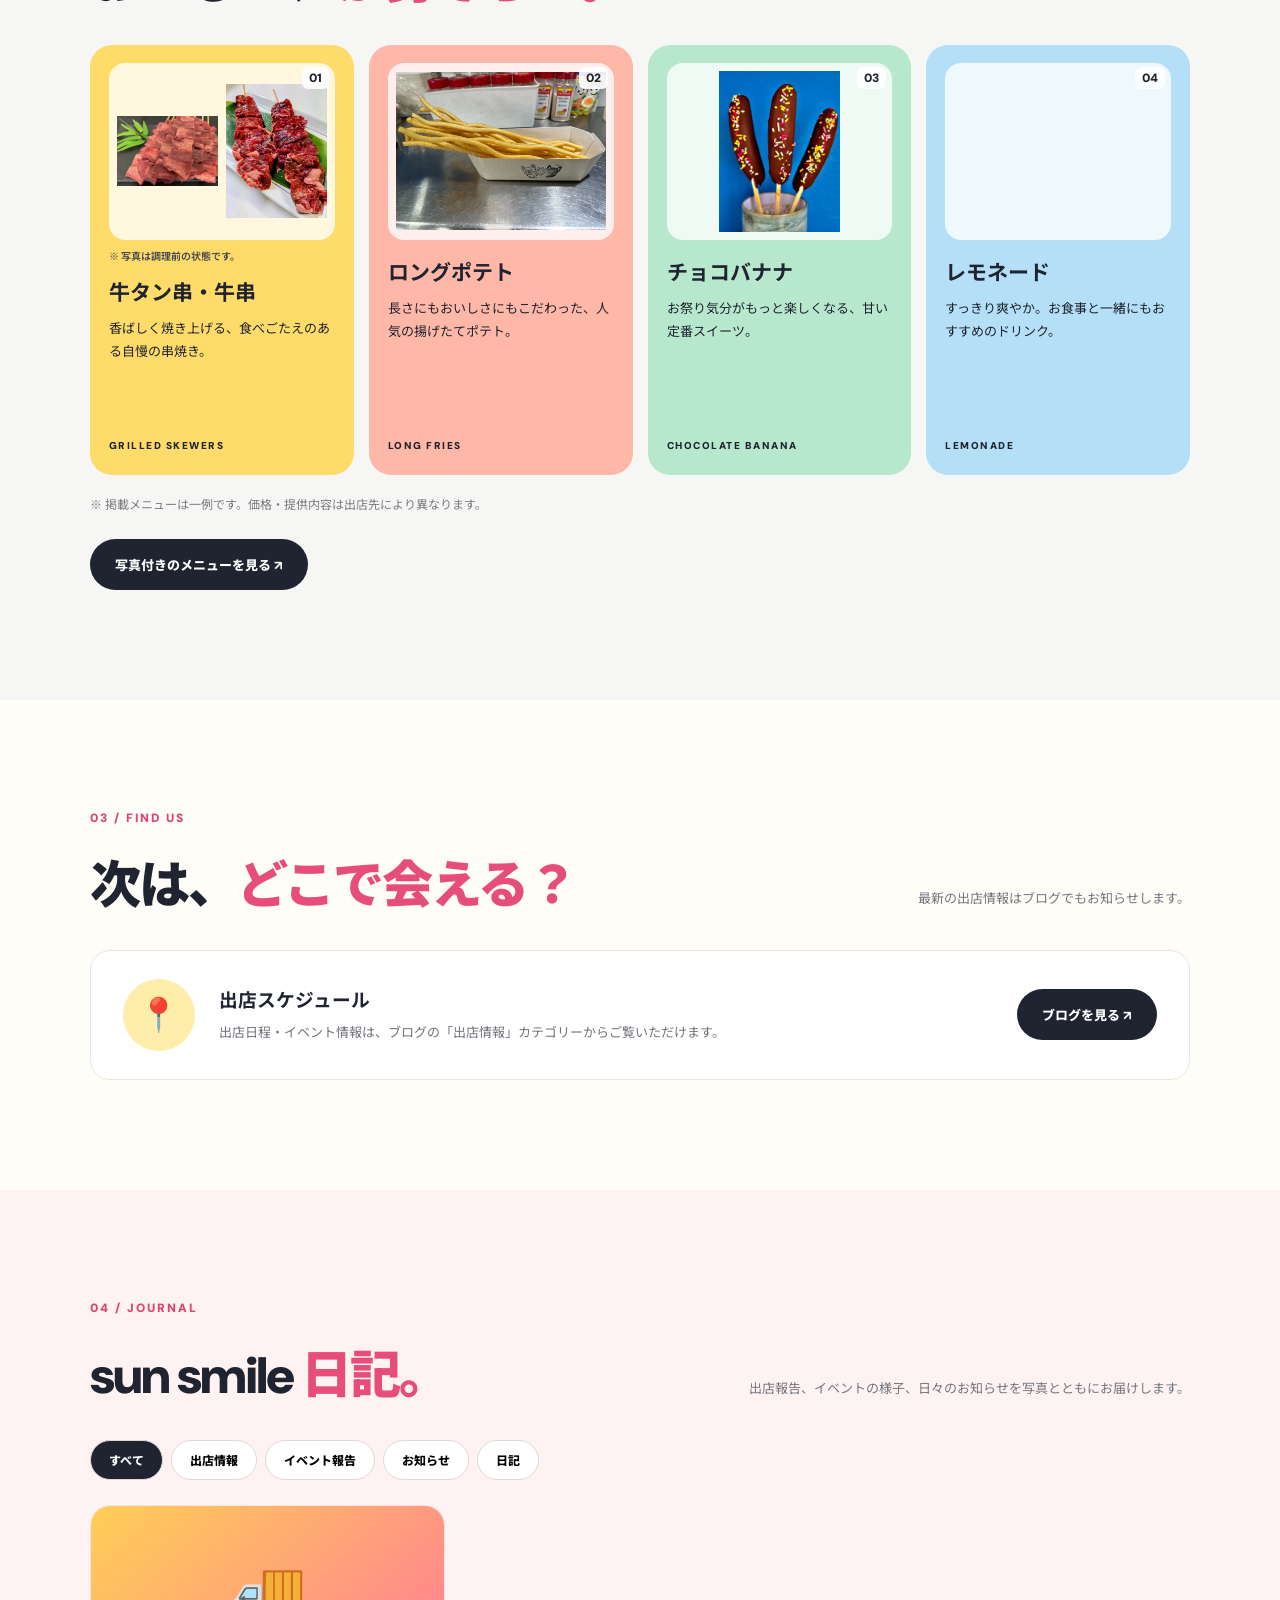
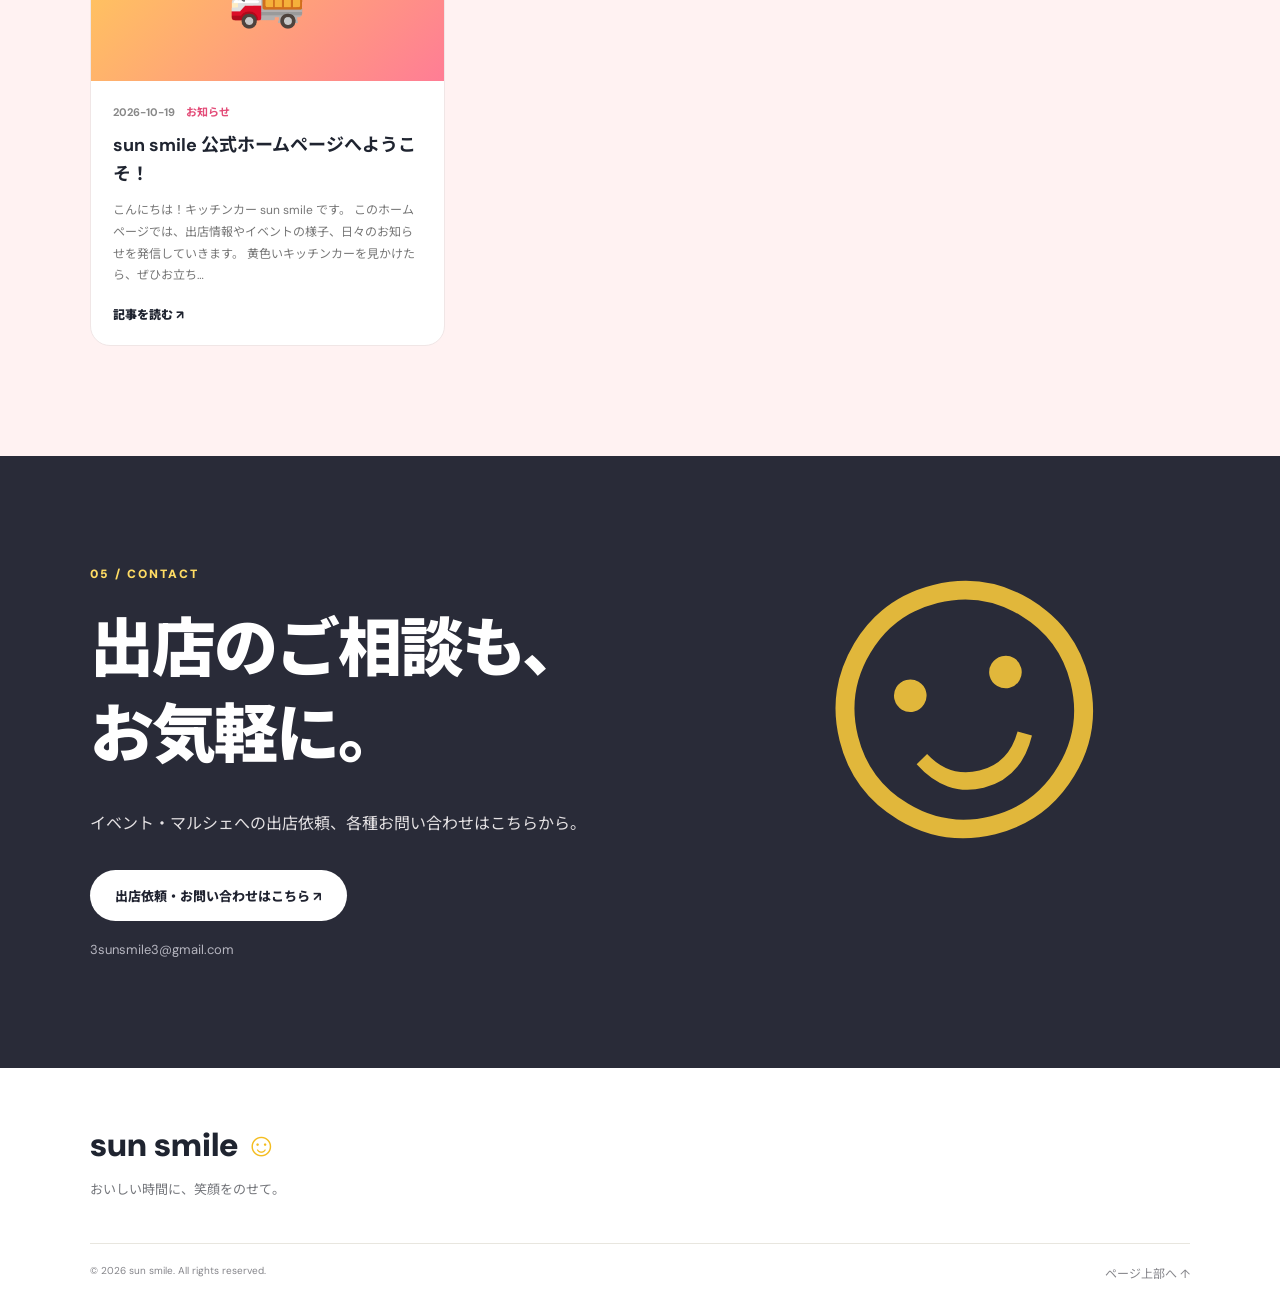
==== commit a37689d1: "Add files via upload ブログ簡単投稿機能の初期設定" ====
--- a/index.html
+++ b/index.html
@@ -17,9 +17,8 @@
 <section class="intro section" id="about"><div class="section-tag">01 / OUR STORY</div><div class="intro-grid"><div><h2>一口で、<br><span class="accent">笑顔になる</span>おいしさを。</h2><div class="color-bars"><i></i><i></i><i></i><i></i></div></div><div><p class="lead">sun smileは、夫婦ふたりでゼロから作り上げたキッチンカーです。</p><p>2022年11月に営業をスタート。九州各地のイベントやマルシェに出店しています。素材選びから味まで、自分たちが納得できたものだけをお届けします。</p><p>温かいものは温かく、冷たいものは冷たく。焼きたて・揚げたて・出来たてを大切に、今日も心を込めて営業しています。</p><div class="pill-row"><span>🚚 九州各地へ出店</span><span>🍟 出来たてへのこだわり</span><span>💛 夫婦で運営</span></div></div></div></section>
 <section class="menu-section section" id="menu"><div class="section-heading"><div><div class="section-tag">02 / OUR FAVORITES</div><h2>おいしい、<span class="accent">が勢ぞろい。</span></h2></div><p>イベントや出店先により販売メニューは異なります。</p></div><div class="menu-grid"><article class="food-card yellow"><div class="food-photo double" aria-label="牛タン串と牛串の商品写真"><img src="assets/menu/beef-tongue.webp" alt="牛タン串の写真（調理前）" loading="lazy" decoding="async"><img src="assets/menu/beef-skewer.webp" alt="牛串の写真（調理前）" loading="lazy" decoding="async"></div><p class="photo-note">※ 写真は調理前の状態です。</p><span class="food-num">01</span><h3>牛タン串・牛串</h3><p>香ばしく焼き上げる、食べごたえのある自慢の串焼き。</p><span class="food-en">GRILLED SKEWERS</span></article><article class="food-card coral"><div class="food-photo"><img src="assets/menu/long-potato.webp" alt="sun smileのロングポテト" loading="lazy" decoding="async"></div><span class="food-num">02</span><h3>ロングポテト</h3><p>長さにもおいしさにもこだわった、人気の揚げたてポテト。</p><span class="food-en">LONG FRIES</span></article><article class="food-card mint"><div class="food-photo"><img src="assets/menu/chocolate-banana.webp" alt="sun smileのチョコバナナ" loading="lazy" decoding="async"></div><span class="food-num">03</span><h3>チョコバナナ</h3><p>お祭り気分がもっと楽しくなる、甘い定番スイーツ。</p><span class="food-en">CHOCOLATE BANANA</span></article><article class="food-card blue"><div class="food-photo"><img src="assets/menu/lemonade-limmo.webp" alt="sun smileのLimmo レモネード" loading="lazy" decoding="async"></div><span class="food-num">04</span><h3>レモネード</h3><p>すっきり爽やか。お食事と一緒にもおすすめのドリンク。</p><span class="food-en">LEMONADE</span></article></div><p class="note">※ 掲載メニューは一例です。価格・提供内容は出店先により異なります。</p><div class="menu-detail-actions"><a href="menu.html" class="btn dark">写真付きのメニューを見る ↗</a></div></section>
 <section class="schedule-section section" id="schedule"><div class="section-tag">03 / FIND US</div><div class="section-heading"><h2>次は、<span class="accent">どこで会える？</span></h2><p>最新の出店情報はブログでもお知らせします。</p></div><div class="schedule-card"><div class="schedule-symbol">📍</div><div><h3>出店スケジュール</h3><p>出店日程・イベント情報は、ブログの「出店情報」カテゴリーからご覧いただけます。</p></div><a href="#blog" class="btn dark">ブログを見る ↗</a></div></section>
-<section class="blog-section section" id="blog"><div class="section-tag">04 / JOURNAL</div><div class="section-heading"><h2>sun smile <span class="accent">日記。</span></h2><p>出店予定、イベントの様子、日々のお知らせをお届けします。</p></div><div class="blog-controls"><div class="filters" id="filters"><button class="active" data-filter="すべて">すべて</button><button data-filter="出店情報">出店情報</button><button data-filter="イベント報告">イベント報告</button><button data-filter="お知らせ">お知らせ</button></div><button id="adminOpen" class="manage-btn">✎ ブログを管理</button></div><div id="postList" class="post-grid"></div><p id="emptyState" class="empty" hidden>このカテゴリーにはまだ記事がありません。</p></section>
+<section class="blog-section section" id="blog"><div class="section-tag">04 / JOURNAL</div><div class="section-heading"><h2>sun smile <span class="accent">日記。</span></h2><p>出店報告、イベントの様子、日々のお知らせを写真とともにお届けします。</p></div><div class="blog-controls"><div class="filters" id="filters"><button class="active" data-filter="すべて">すべて</button><button data-filter="出店情報">出店情報</button><button data-filter="イベント報告">イベント報告</button><button data-filter="お知らせ">お知らせ</button><button data-filter="日記">日記</button></div></div><div id="postList" class="post-grid"></div><p id="emptyState" class="empty" hidden>このカテゴリーにはまだ記事がありません。</p></section>
 <section class="contact-section section" id="contact"><div class="contact-content"><div class="section-tag">05 / CONTACT</div><h2>出店のご相談も、<br>お気軽に。</h2><p>イベント・マルシェへの出店依頼、各種お問い合わせはこちらから。</p><a class="btn white" href="contact.html">出店依頼・お問い合わせはこちら ↗</a><div class="contact-mail">3sunsmile3@gmail.com</div></div><div class="contact-deco">☺</div></section></main>
 <footer><div class="footer-brand">sun smile <span>☺</span></div><p>おいしい時間に、笑顔をのせて。</p><div class="footer-bottom"><small>© <span id="year"></span> sun smile. All rights reserved.</small><a href="#home">ページ上部へ ↑</a></div></footer>
 <dialog id="postDialog" class="post-dialog"><button class="close" id="postClose" aria-label="閉じる">×</button><div id="postDetail"></div></dialog>
-<dialog id="adminDialog" class="admin-dialog"><button class="close" id="adminClose" aria-label="閉じる">×</button><div class="admin-header"><div class="section-tag">BLOG EDITOR</div><h2>ブログ管理</h2><p>この試作版では投稿は使用中のブラウザ内に保存されます。公開サイトで全員に表示するにはCMS連携が必要です。</p></div><form id="postForm"><input id="editId" type="hidden"><label>タイトル<input id="title" required maxlength="120" placeholder="例：今週末の出店のお知らせ"></label><div class="form-row"><label>日付<input id="date" type="date" required></label><label>カテゴリー<select id="category"><option>出店情報</option><option>イベント報告</option><option>お知らせ</option></select></label></div><label>記事本文<textarea id="content" required rows="8" placeholder="本文を入力してください"></textarea></label><label>画像URL（任意）<input id="imageUrl" type="url" placeholder="https://..."></label><div class="form-actions"><button type="submit" class="btn primary">記事を保存</button><button type="button" id="resetForm" class="btn secondary">新規記事</button></div></form><div class="admin-tools"><h3>記事一覧・バックアップ</h3><div id="adminList"></div><div class="form-actions"><button id="exportBtn" class="btn secondary">記事をJSONで書き出す</button><label class="btn secondary import-label">JSONを読み込む<input id="importFile" type="file" accept="application/json,.json" hidden></label></div></div></dialog>
 <script src="script.js"></script></body></html>
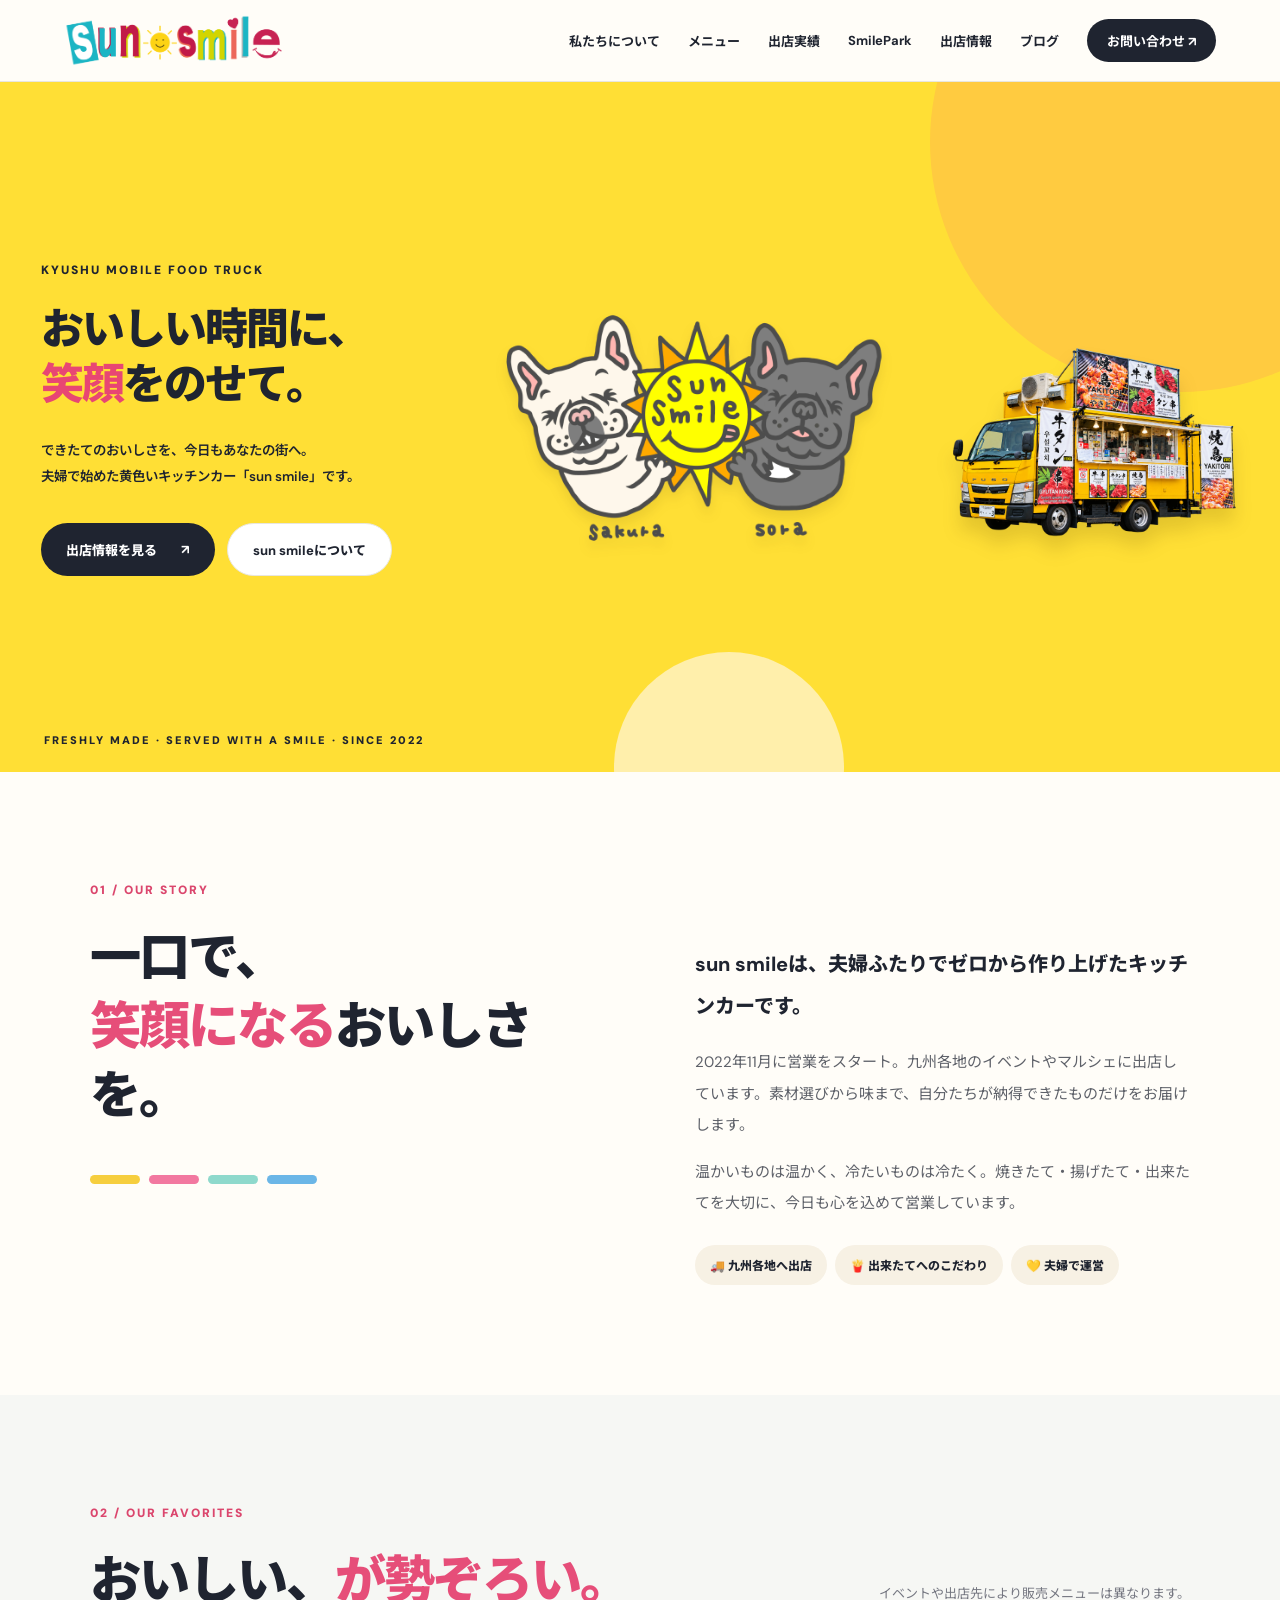
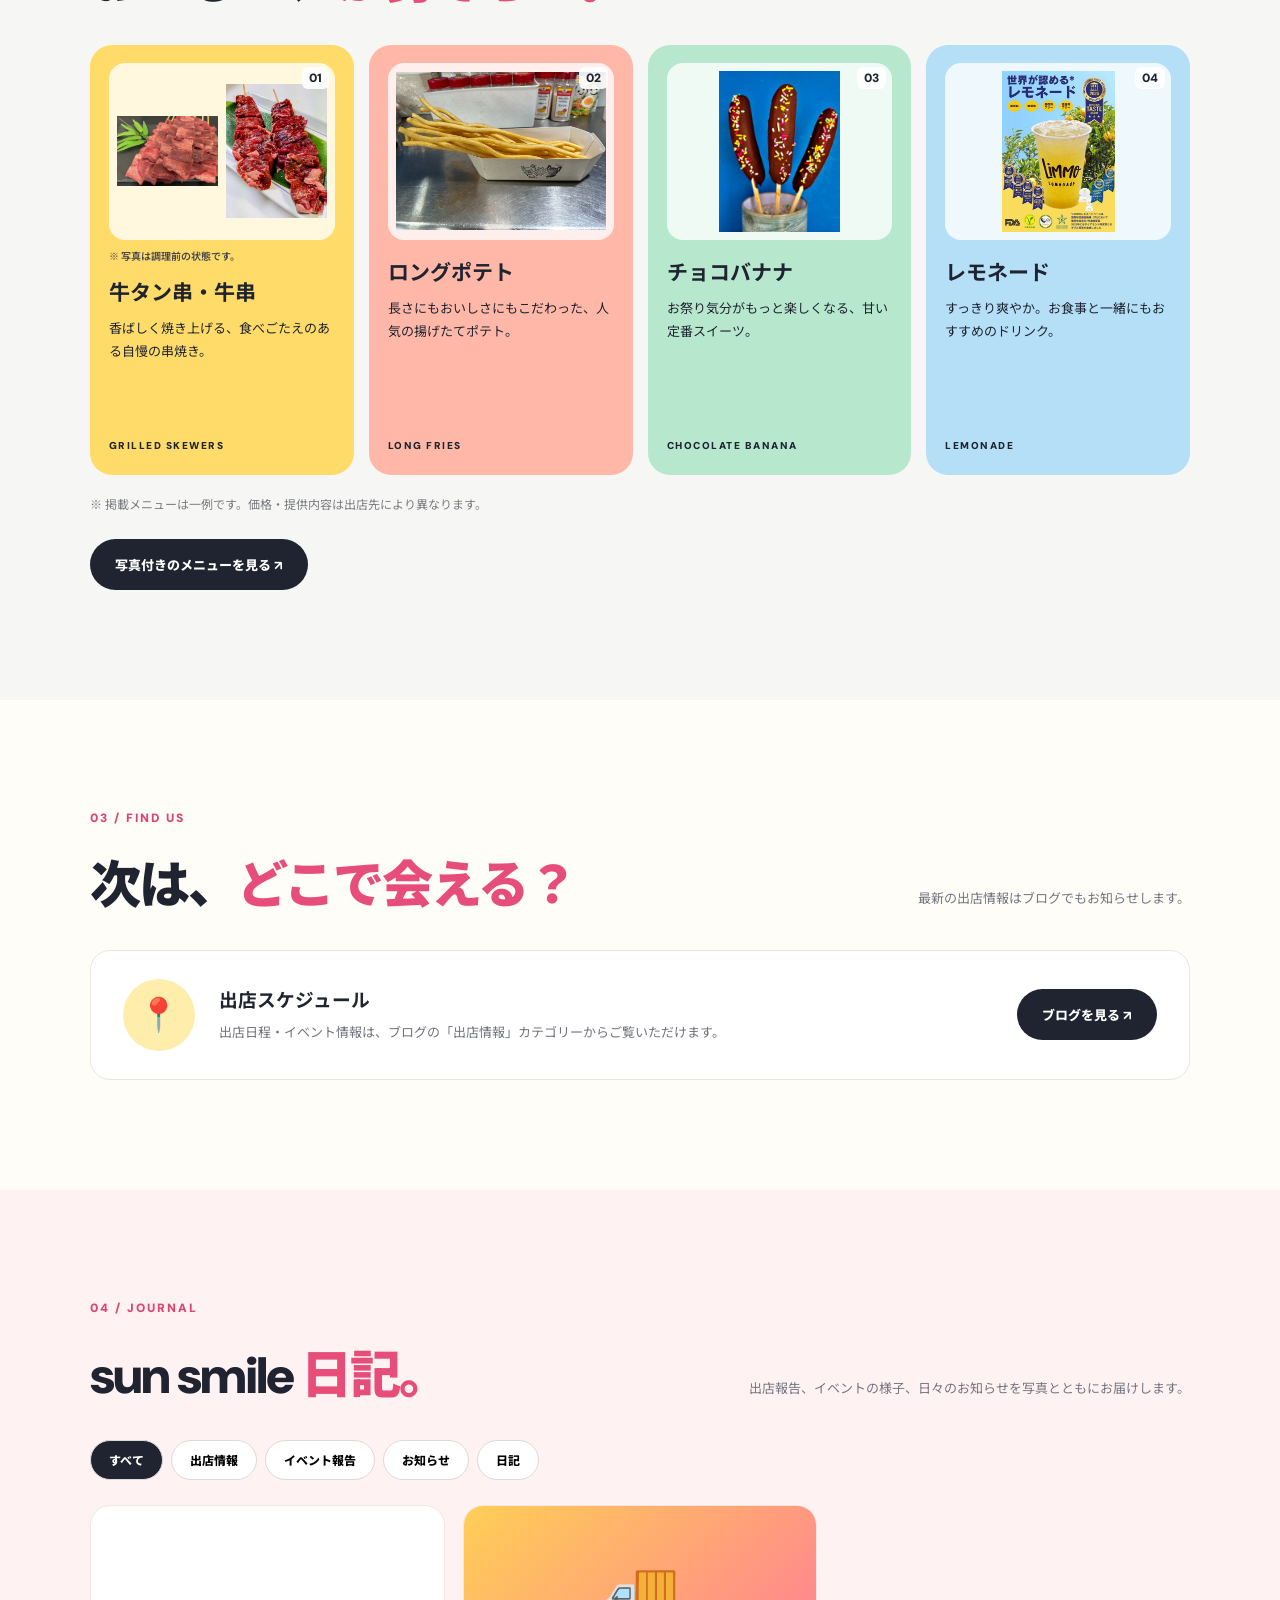
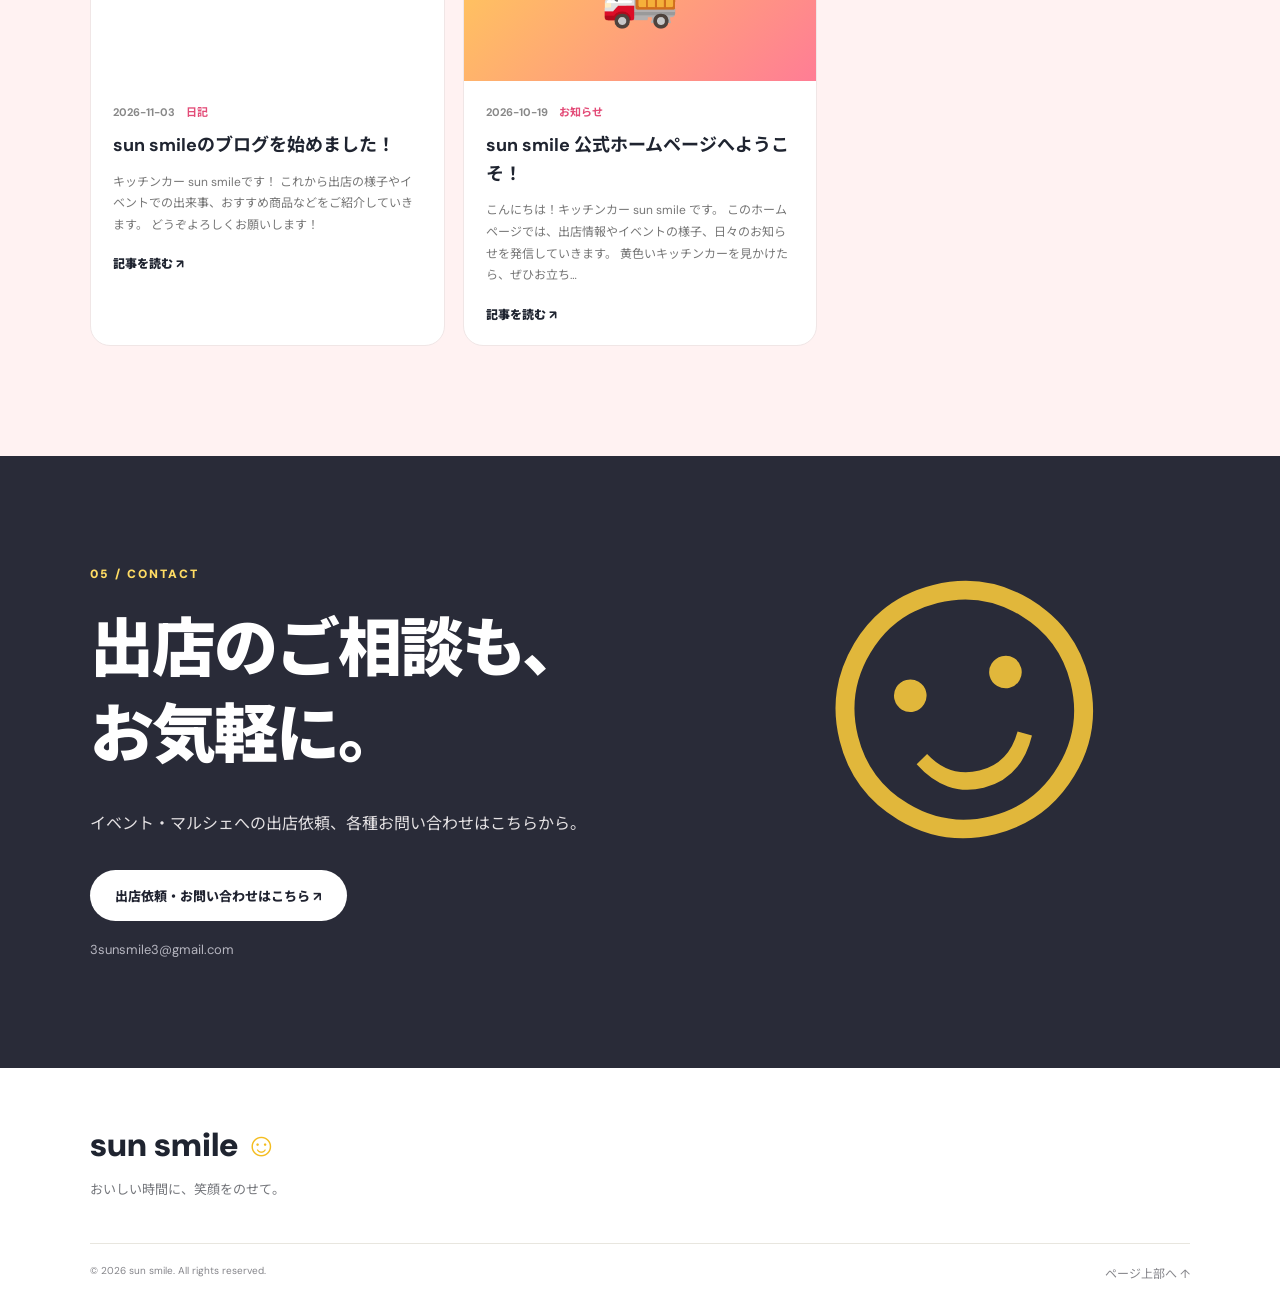
==== commit 766de999: "Add files via upload スマホメニューとブログ表示を修正" ====
--- a/index.html
+++ b/index.html
@@ -11,8 +11,20 @@
 @media (max-width:720px) { #menu .food-card { min-height:395px; } #menu .food-photo { height:175px; } }
 @media (max-width:460px) { #menu .food-card { min-height:390px; } #menu .food-photo { height:190px; } }
 </style>
+
+<!-- iPhone/Safari mobile navigation resilience: preserves desktop styling -->
+<style id="mobile-menu-reliability">
+@media (max-width:700px) {
+  #menuBtn { position:relative;z-index:31;min-width:48px;min-height:48px;touch-action:manipulation;color:#1f2430; }
+  .header { z-index:100; overflow:visible; }
+  .header nav.open { display:flex!important; position:absolute;top:100%;left:0;right:0;
+    flex-direction:column;align-items:stretch;background:#fffdf8;padding:16px 22px 22px;
+    box-shadow:0 16px 28px rgba(31,36,48,.17);max-height:calc(100dvh - 68px);overflow-y:auto;z-index:30; }
+  .header nav.open a { display:block;padding:12px 10px;min-height:44px; }
+}
+</style>
 </head><body>
-<header class="header"><a href="#home" class="brand"><img src="assets/sun-smile-header-logo.png" alt="sun smile" class="brand-logo"></a><button id="menuBtn" class="menu-toggle" aria-label="メニューを開く">☰</button><nav id="nav"><a href="about.html">私たちについて</a><a href="menu.html">メニュー</a><a href="results.html">出店実績</a><a href="smilepark.html">SmilePark</a><a href="#schedule">出店情報</a><a href="#blog">ブログ</a><a href="contact.html" class="nav-cta">お問い合わせ ↗</a></nav></header>
+<header class="header"><a href="#home" class="brand"><img src="assets/sun-smile-header-logo.png" alt="sun smile" class="brand-logo"></a><button id="menuBtn" class="menu-toggle" type="button" aria-controls="nav" aria-expanded="false" aria-label="メニューを開く" onclick="event.stopImmediatePropagation();var n=document.getElementById('nav');var o=n.classList.toggle('open');this.setAttribute('aria-expanded',String(o));this.setAttribute('aria-label',o?'メニューを閉じる':'メニューを開く');this.textContent=o?'✕':'☰'">☰</button><nav id="nav" onclick="if(event.target.closest('a')){this.classList.remove('open');var b=document.getElementById('menuBtn');b.setAttribute('aria-expanded','false');b.setAttribute('aria-label','メニューを開く');b.textContent='☰';}"><a href="about.html">私たちについて</a><a href="menu.html">メニュー</a><a href="results.html">出店実績</a><a href="smilepark.html">SmilePark</a><a href="#schedule">出店情報</a><a href="#blog">ブログ</a><a href="contact.html" class="nav-cta">お問い合わせ ↗</a></nav></header>
 <main><section class="hero" id="home"><div class="hero-glow glow1"></div><div class="hero-glow glow2"></div><div class="hero-inner"><div class="eyebrow">KYUSHU MOBILE FOOD TRUCK</div><h1>おいしい時間に、<br><em>笑顔</em>をのせて。</h1><p>できたてのおいしさを、今日もあなたの街へ。<br>夫婦で始めた黄色いキッチンカー「sun smile」です。</p><div class="hero-actions"><a class="btn primary" href="#schedule">出店情報を見る <span>↗</span></a><a class="btn secondary" href="about.html">sun smileについて</a></div></div><div class="hero-center-logo"><img src="assets/sun-smile-center-logo.png" alt="sun smile 公式キャラクター Sakura・Sora"></div><div class="hero-photo" aria-hidden="true"><img src="assets/sun-smile-truck.png" alt="" loading="eager" fetchpriority="high"></div><div class="hero-footer">FRESHLY MADE · SERVED WITH A SMILE · SINCE 2022</div></section>
 <section class="intro section" id="about"><div class="section-tag">01 / OUR STORY</div><div class="intro-grid"><div><h2>一口で、<br><span class="accent">笑顔になる</span>おいしさを。</h2><div class="color-bars"><i></i><i></i><i></i><i></i></div></div><div><p class="lead">sun smileは、夫婦ふたりでゼロから作り上げたキッチンカーです。</p><p>2022年11月に営業をスタート。九州各地のイベントやマルシェに出店しています。素材選びから味まで、自分たちが納得できたものだけをお届けします。</p><p>温かいものは温かく、冷たいものは冷たく。焼きたて・揚げたて・出来たてを大切に、今日も心を込めて営業しています。</p><div class="pill-row"><span>🚚 九州各地へ出店</span><span>🍟 出来たてへのこだわり</span><span>💛 夫婦で運営</span></div></div></div></section>
 <section class="menu-section section" id="menu"><div class="section-heading"><div><div class="section-tag">02 / OUR FAVORITES</div><h2>おいしい、<span class="accent">が勢ぞろい。</span></h2></div><p>イベントや出店先により販売メニューは異なります。</p></div><div class="menu-grid"><article class="food-card yellow"><div class="food-photo double" aria-label="牛タン串と牛串の商品写真"><img src="assets/menu/beef-tongue.webp" alt="牛タン串の写真（調理前）" loading="lazy" decoding="async"><img src="assets/menu/beef-skewer.webp" alt="牛串の写真（調理前）" loading="lazy" decoding="async"></div><p class="photo-note">※ 写真は調理前の状態です。</p><span class="food-num">01</span><h3>牛タン串・牛串</h3><p>香ばしく焼き上げる、食べごたえのある自慢の串焼き。</p><span class="food-en">GRILLED SKEWERS</span></article><article class="food-card coral"><div class="food-photo"><img src="assets/menu/long-potato.webp" alt="sun smileのロングポテト" loading="lazy" decoding="async"></div><span class="food-num">02</span><h3>ロングポテト</h3><p>長さにもおいしさにもこだわった、人気の揚げたてポテト。</p><span class="food-en">LONG FRIES</span></article><article class="food-card mint"><div class="food-photo"><img src="assets/menu/chocolate-banana.webp" alt="sun smileのチョコバナナ" loading="lazy" decoding="async"></div><span class="food-num">03</span><h3>チョコバナナ</h3><p>お祭り気分がもっと楽しくなる、甘い定番スイーツ。</p><span class="food-en">CHOCOLATE BANANA</span></article><article class="food-card blue"><div class="food-photo"><img src="assets/menu/lemonade-limmo.webp" alt="sun smileのLimmo レモネード" loading="lazy" decoding="async"></div><span class="food-num">04</span><h3>レモネード</h3><p>すっきり爽やか。お食事と一緒にもおすすめのドリンク。</p><span class="food-en">LEMONADE</span></article></div><p class="note">※ 掲載メニューは一例です。価格・提供内容は出店先により異なります。</p><div class="menu-detail-actions"><a href="menu.html" class="btn dark">写真付きのメニューを見る ↗</a></div></section>
@@ -21,4 +33,4 @@
 <section class="contact-section section" id="contact"><div class="contact-content"><div class="section-tag">05 / CONTACT</div><h2>出店のご相談も、<br>お気軽に。</h2><p>イベント・マルシェへの出店依頼、各種お問い合わせはこちらから。</p><a class="btn white" href="contact.html">出店依頼・お問い合わせはこちら ↗</a><div class="contact-mail">3sunsmile3@gmail.com</div></div><div class="contact-deco">☺</div></section></main>
 <footer><div class="footer-brand">sun smile <span>☺</span></div><p>おいしい時間に、笑顔をのせて。</p><div class="footer-bottom"><small>© <span id="year"></span> sun smile. All rights reserved.</small><a href="#home">ページ上部へ ↑</a></div></footer>
 <dialog id="postDialog" class="post-dialog"><button class="close" id="postClose" aria-label="閉じる">×</button><div id="postDetail"></div></dialog>
-<script src="script.js"></script></body></html>
+<script src="script.js?v=20261103-2" defer></script></body></html>
